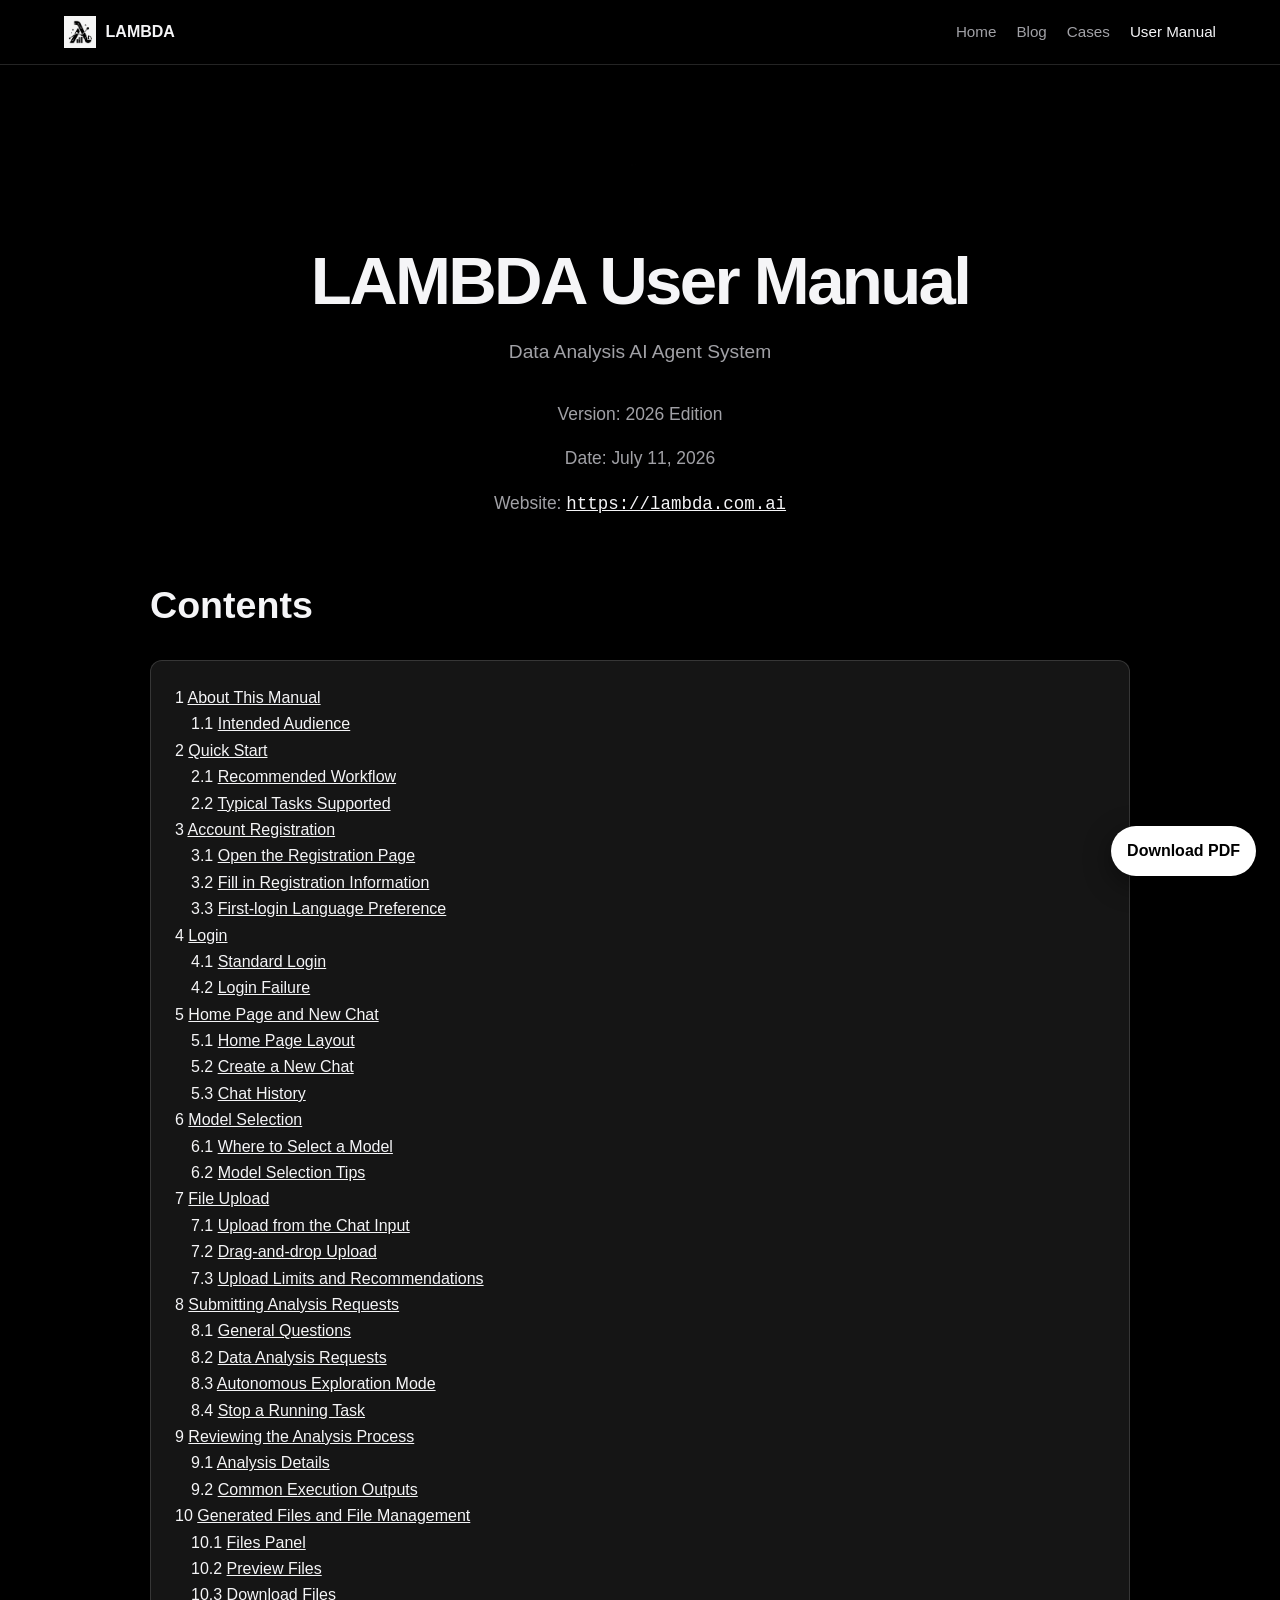
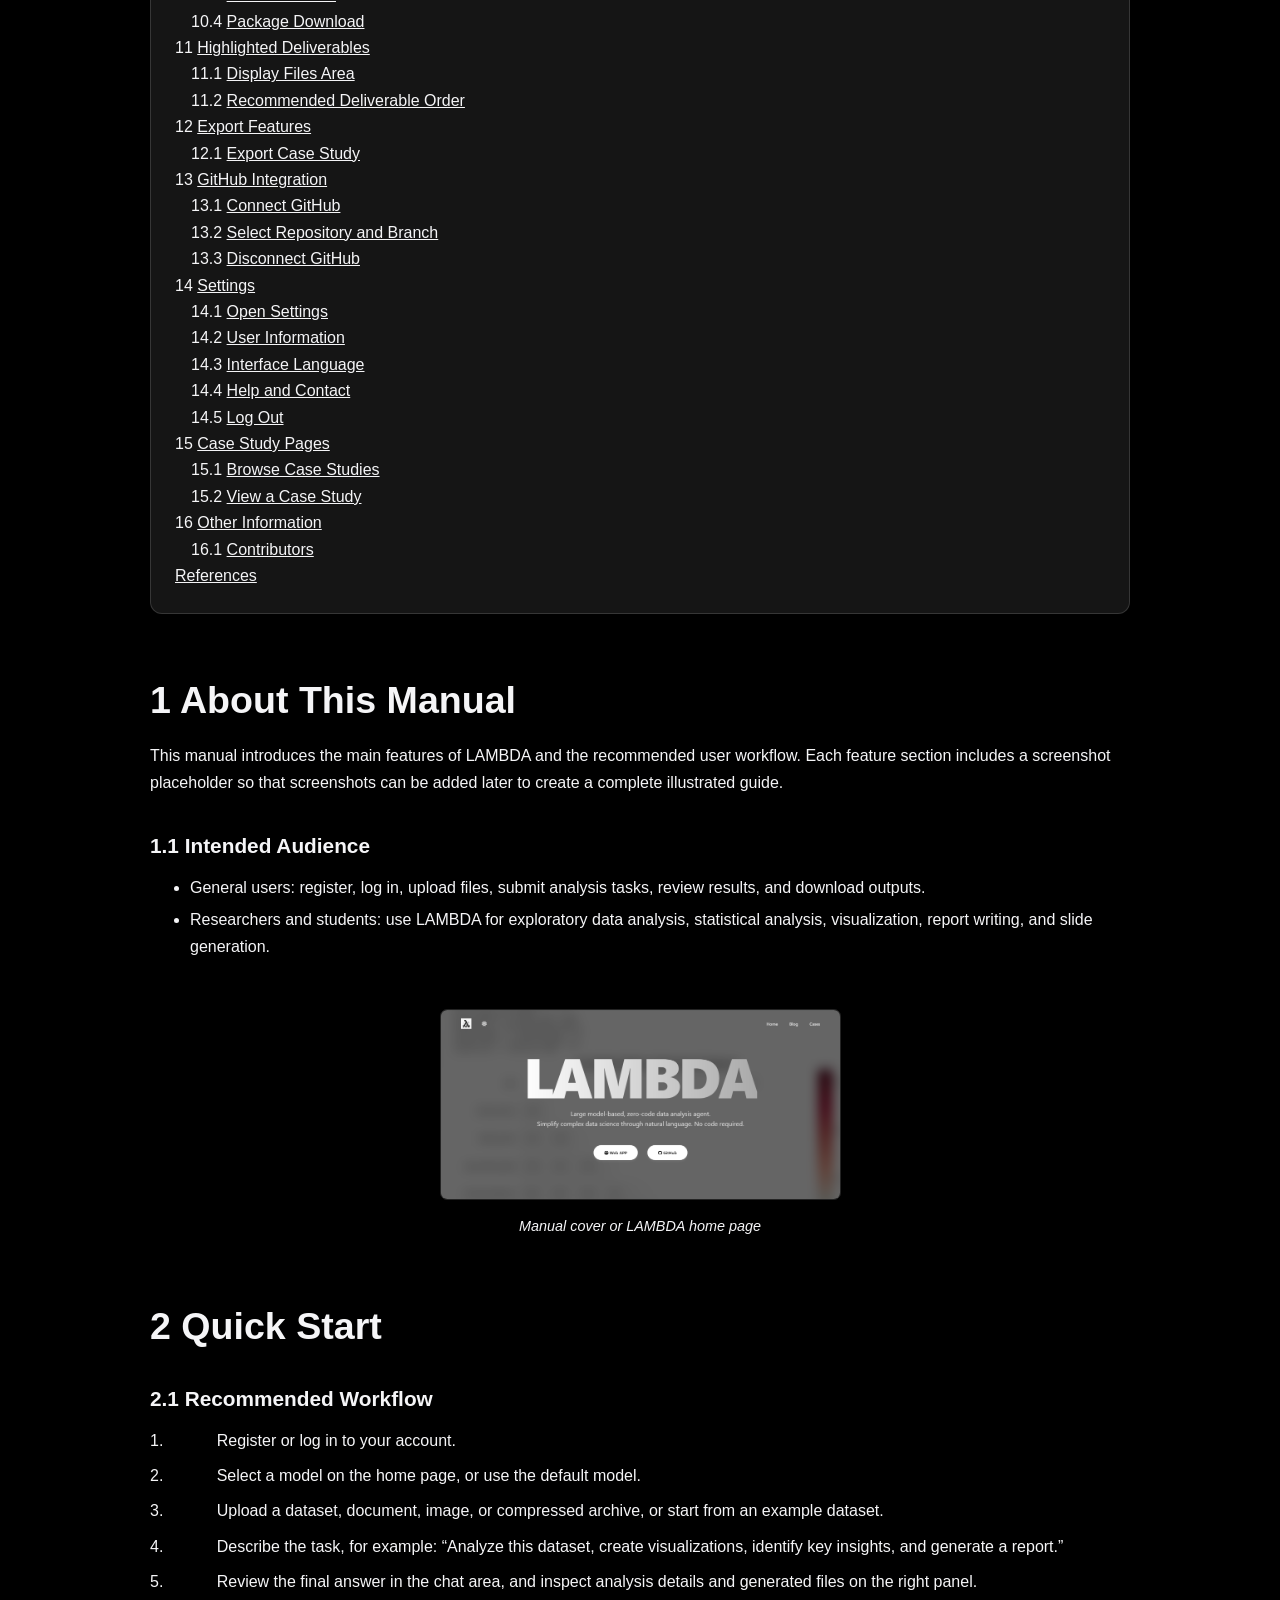
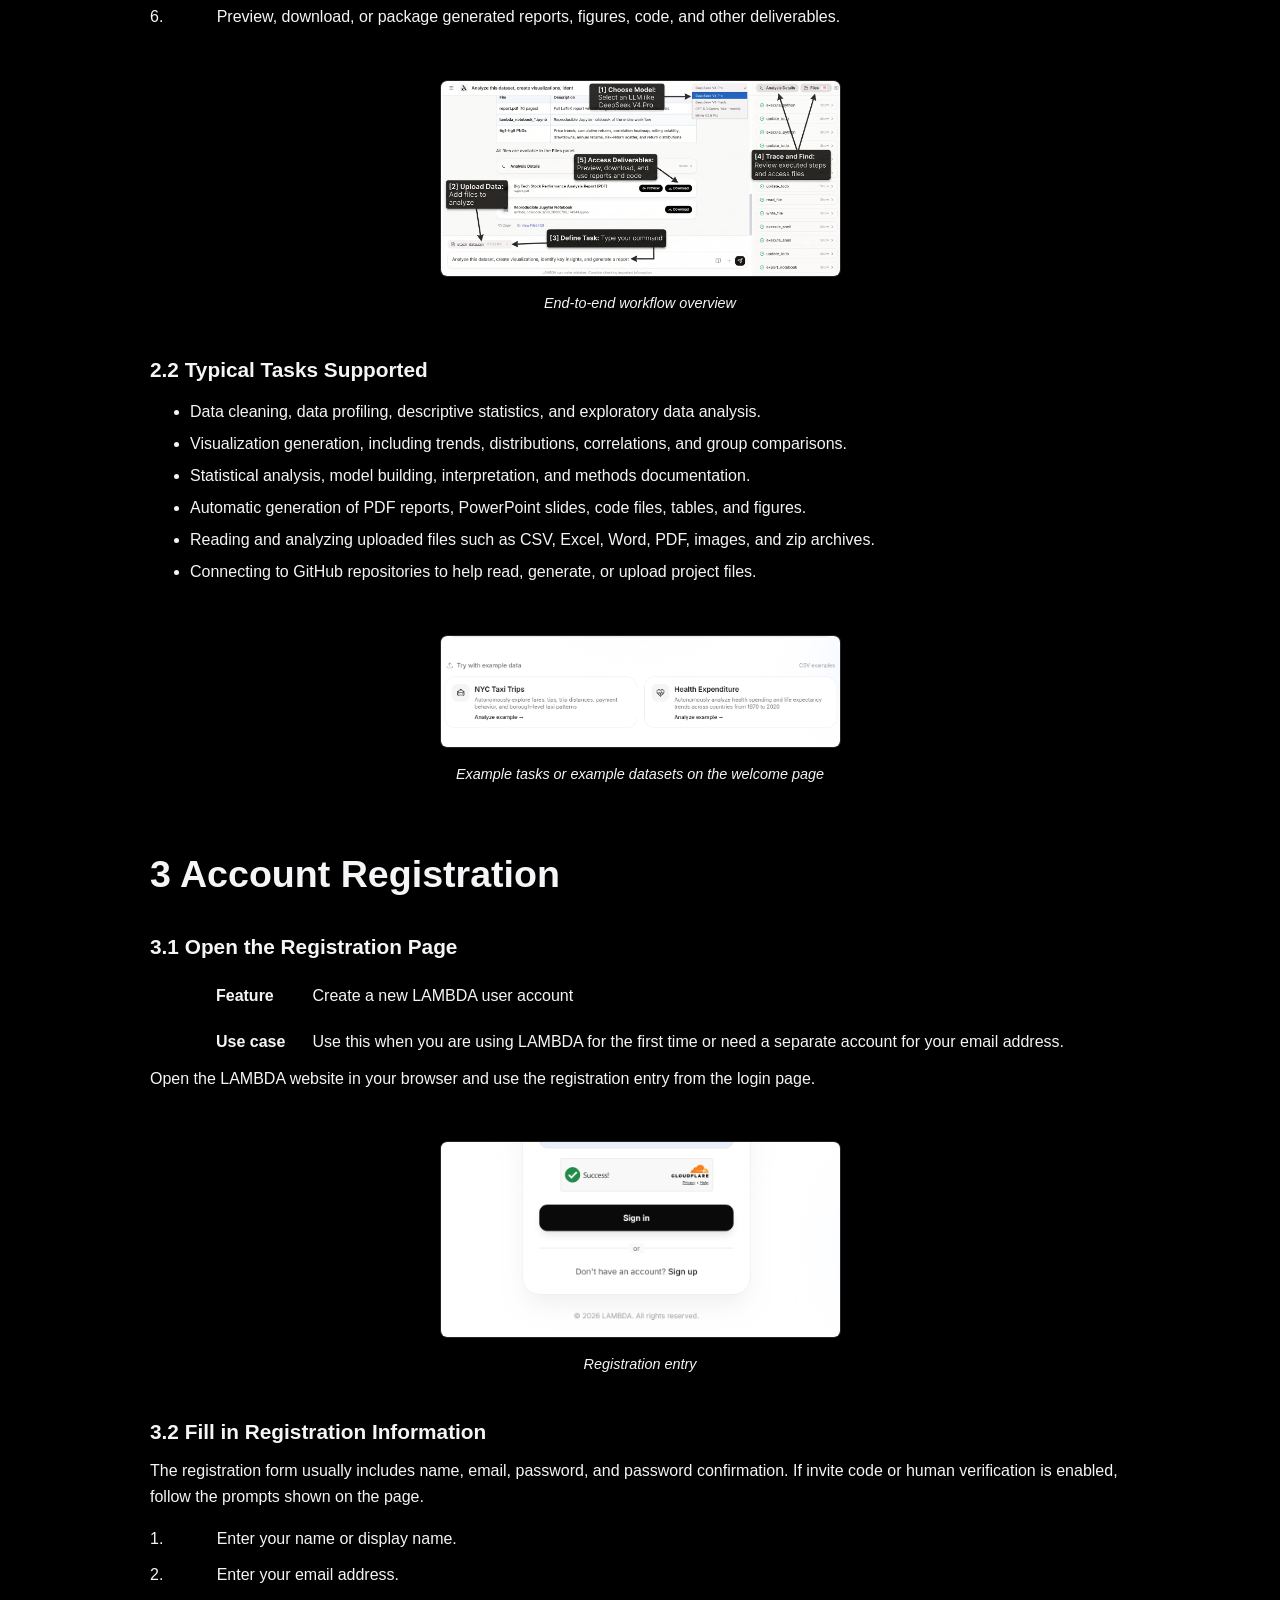
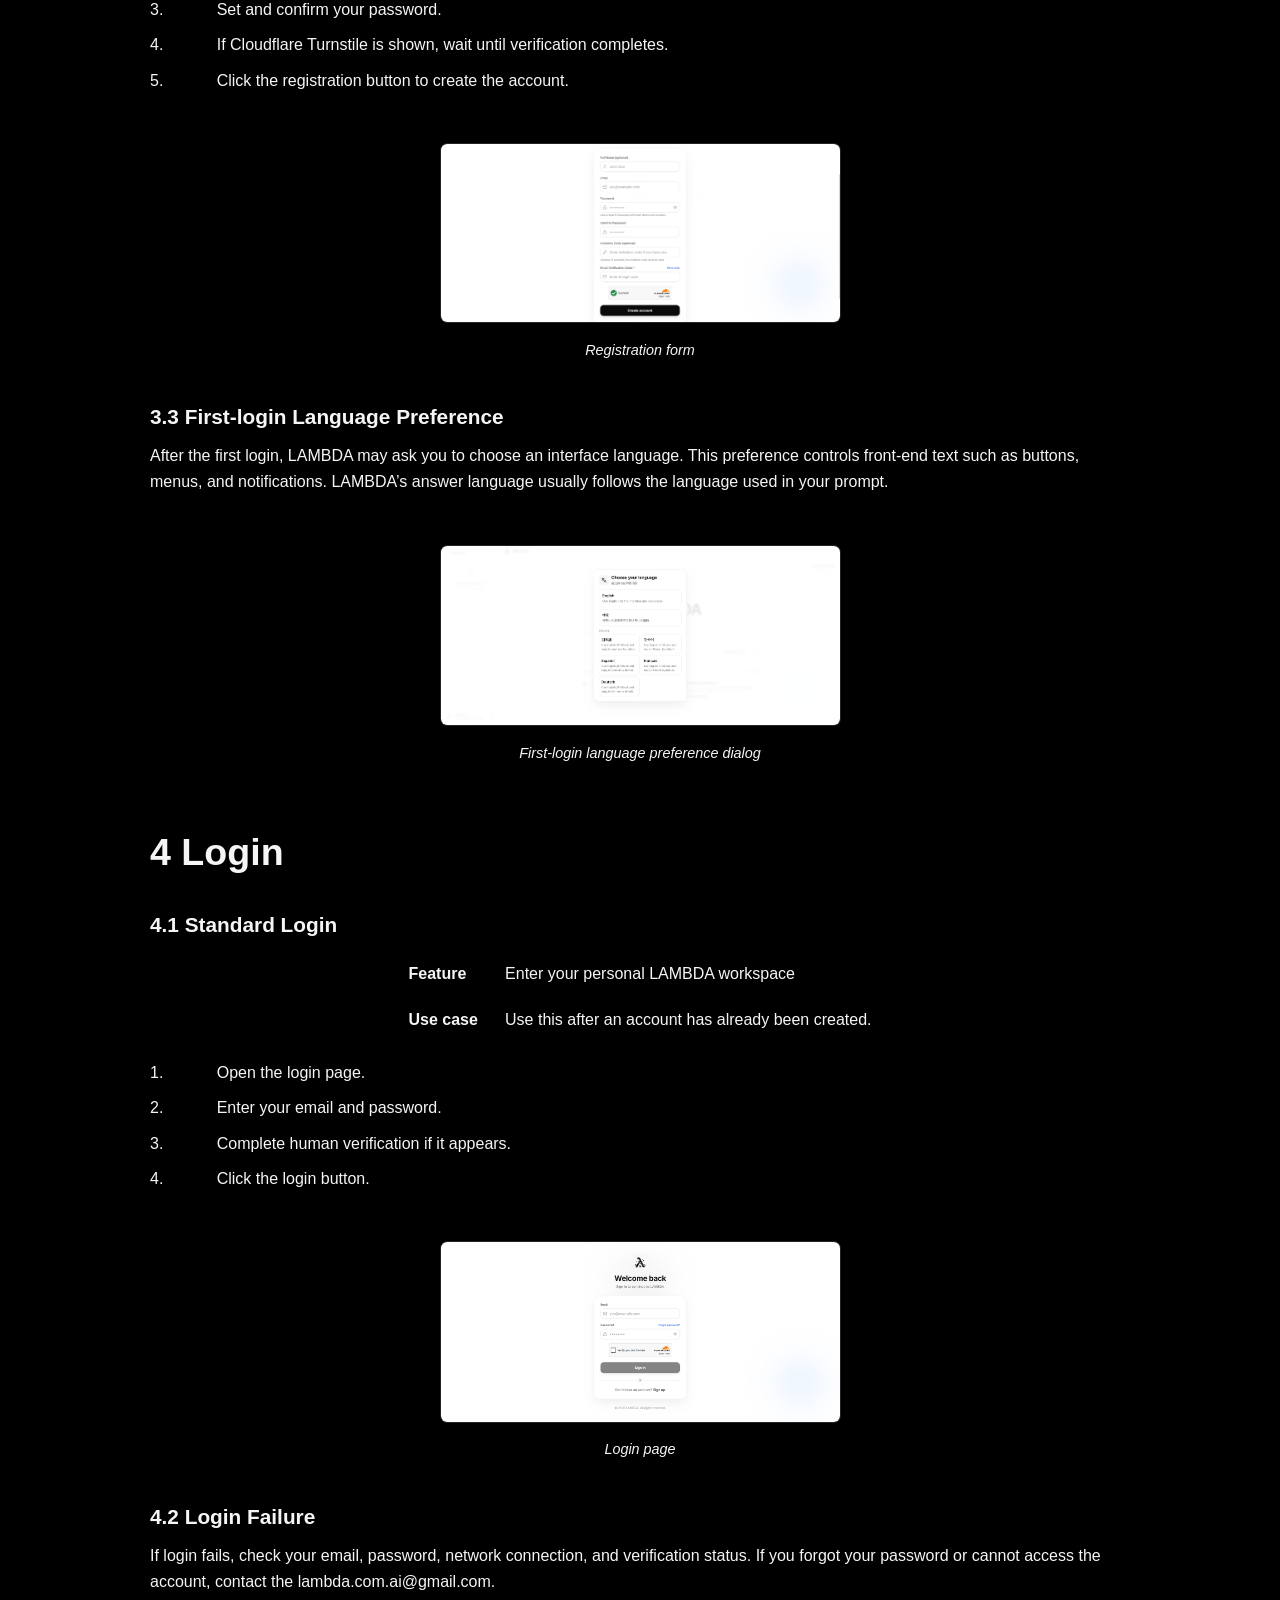
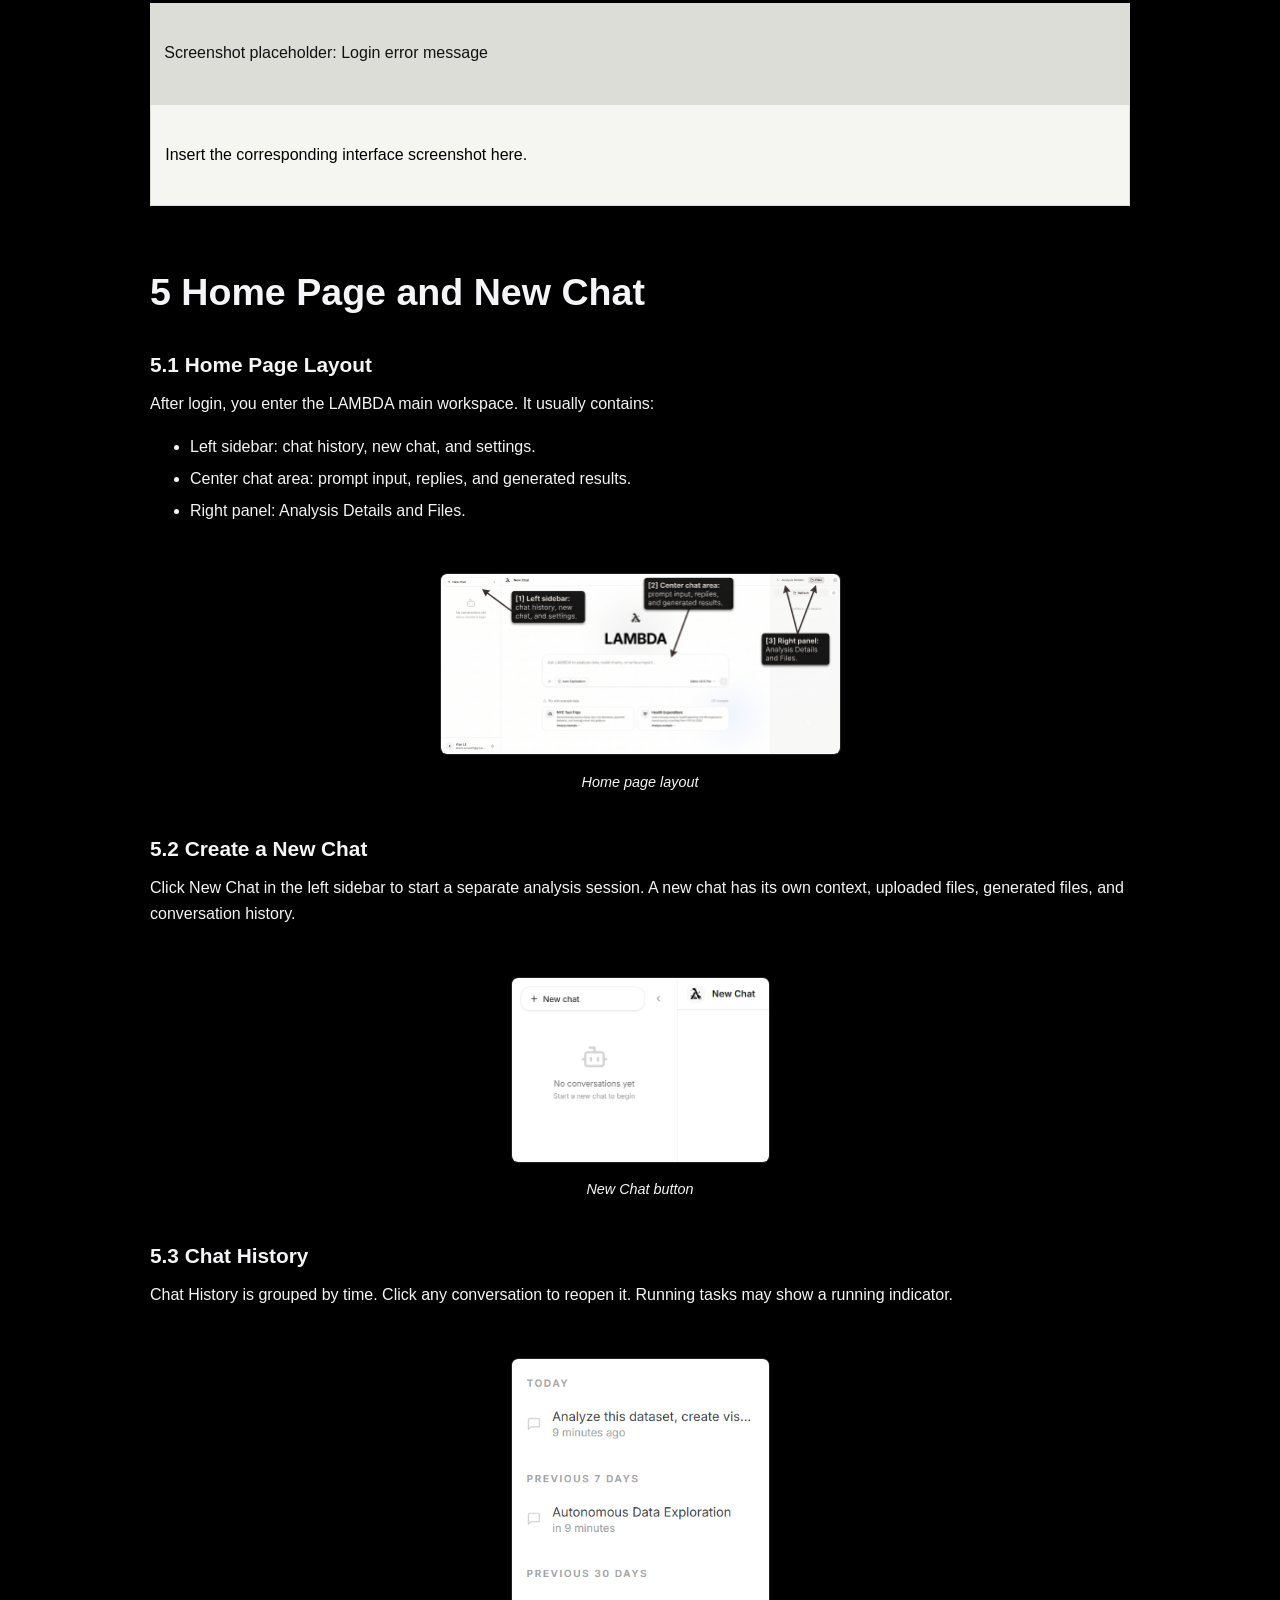
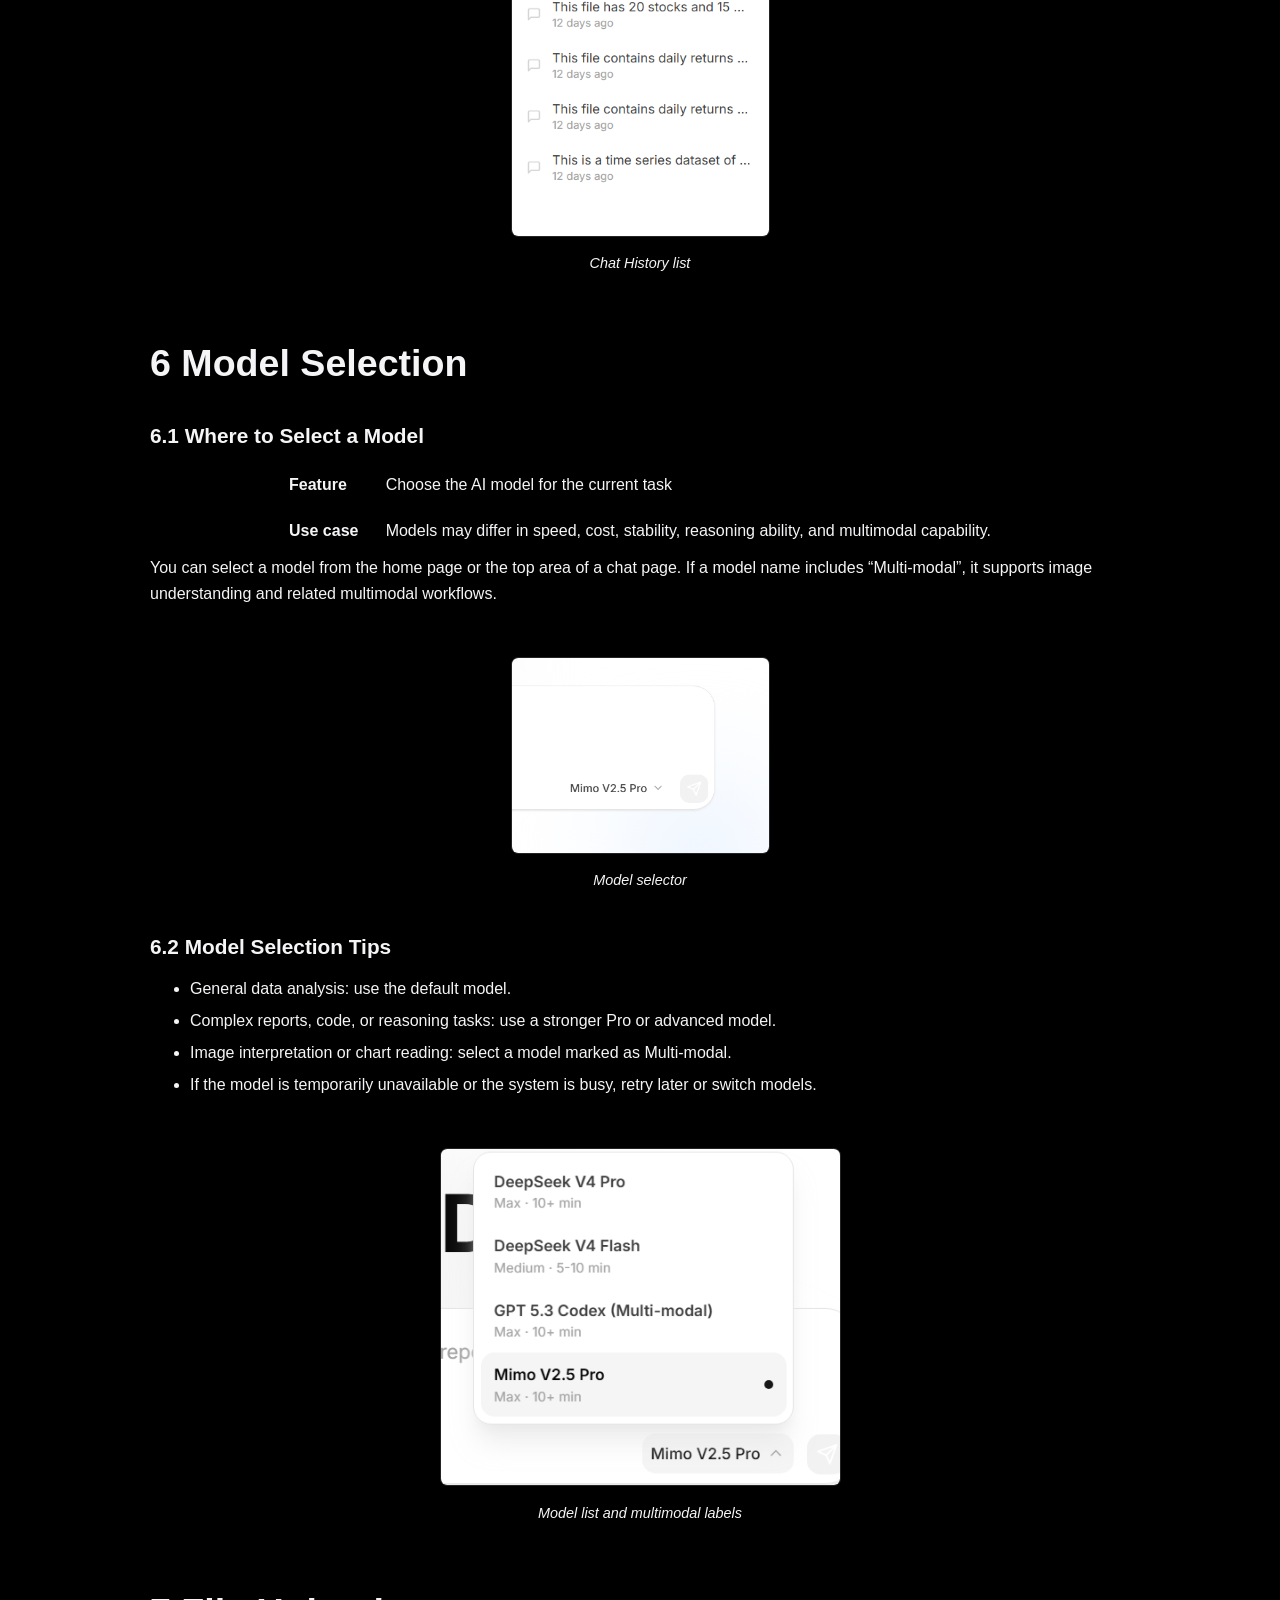
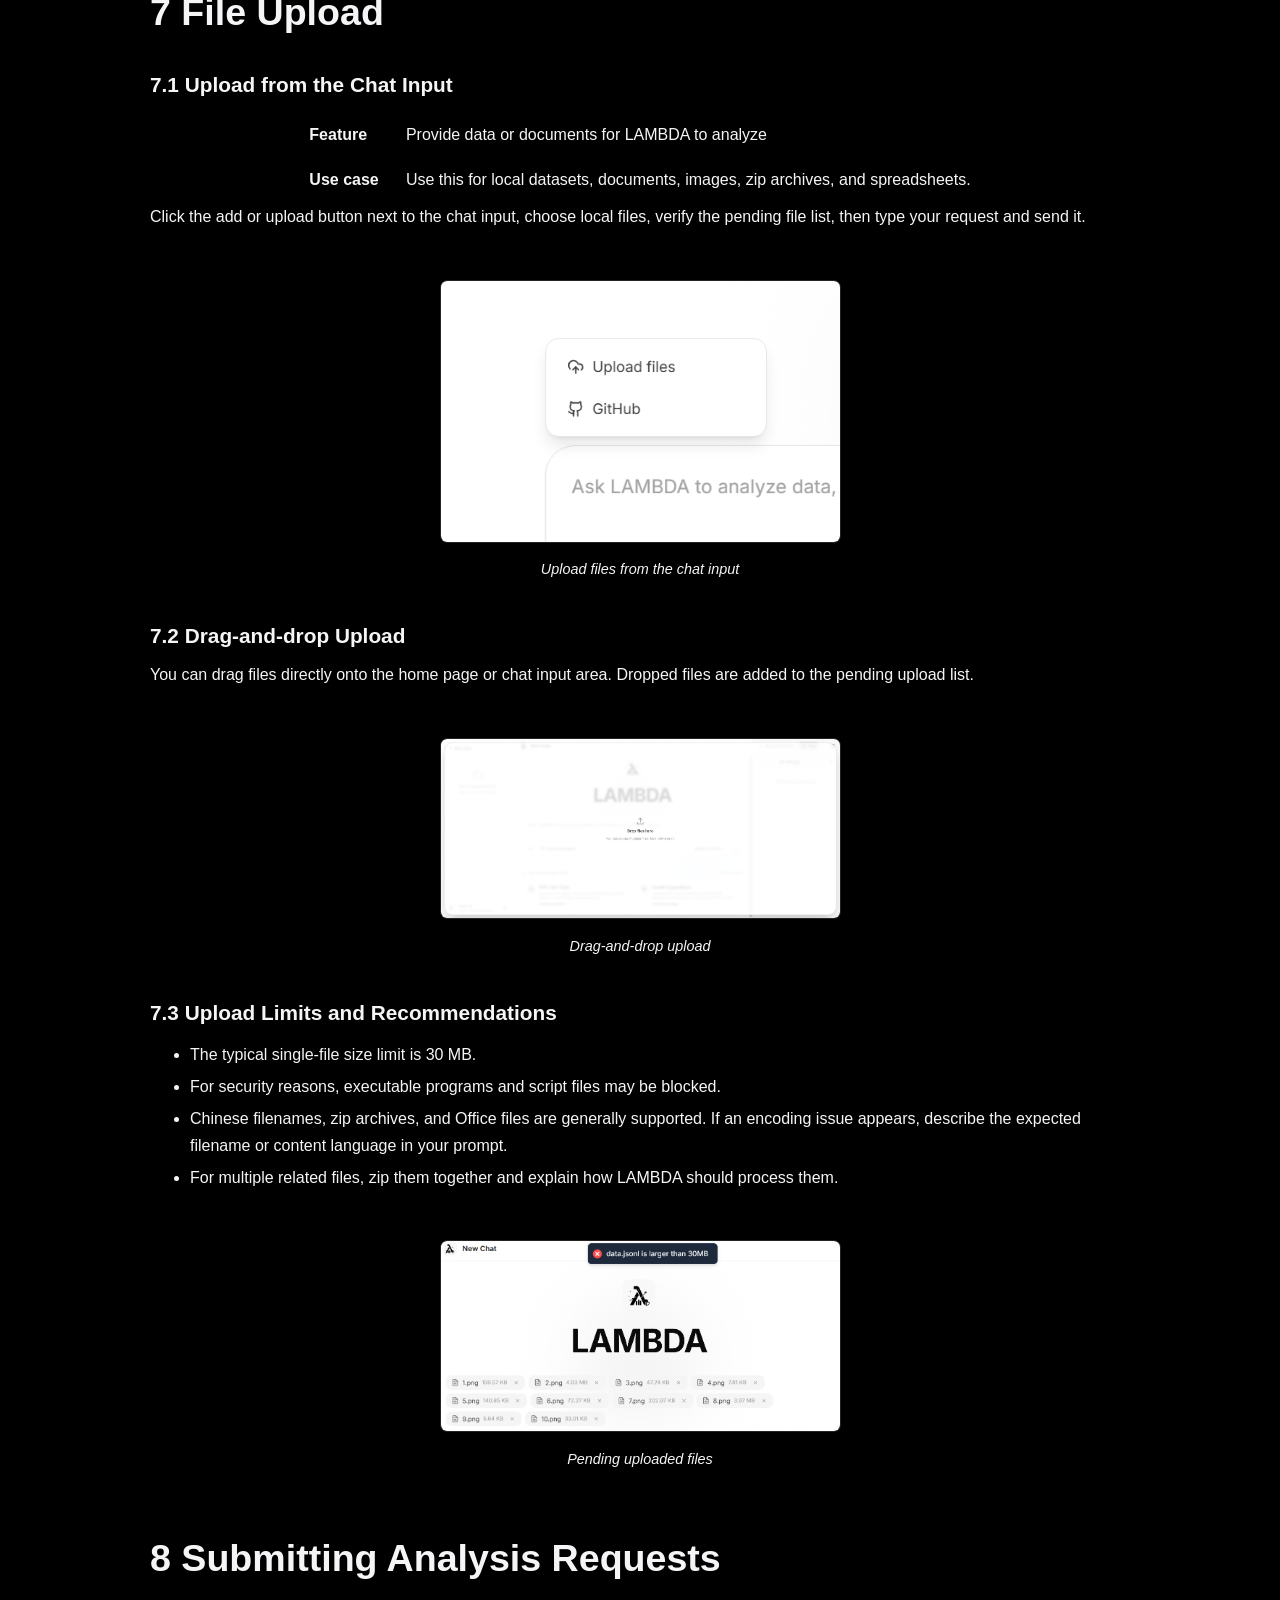
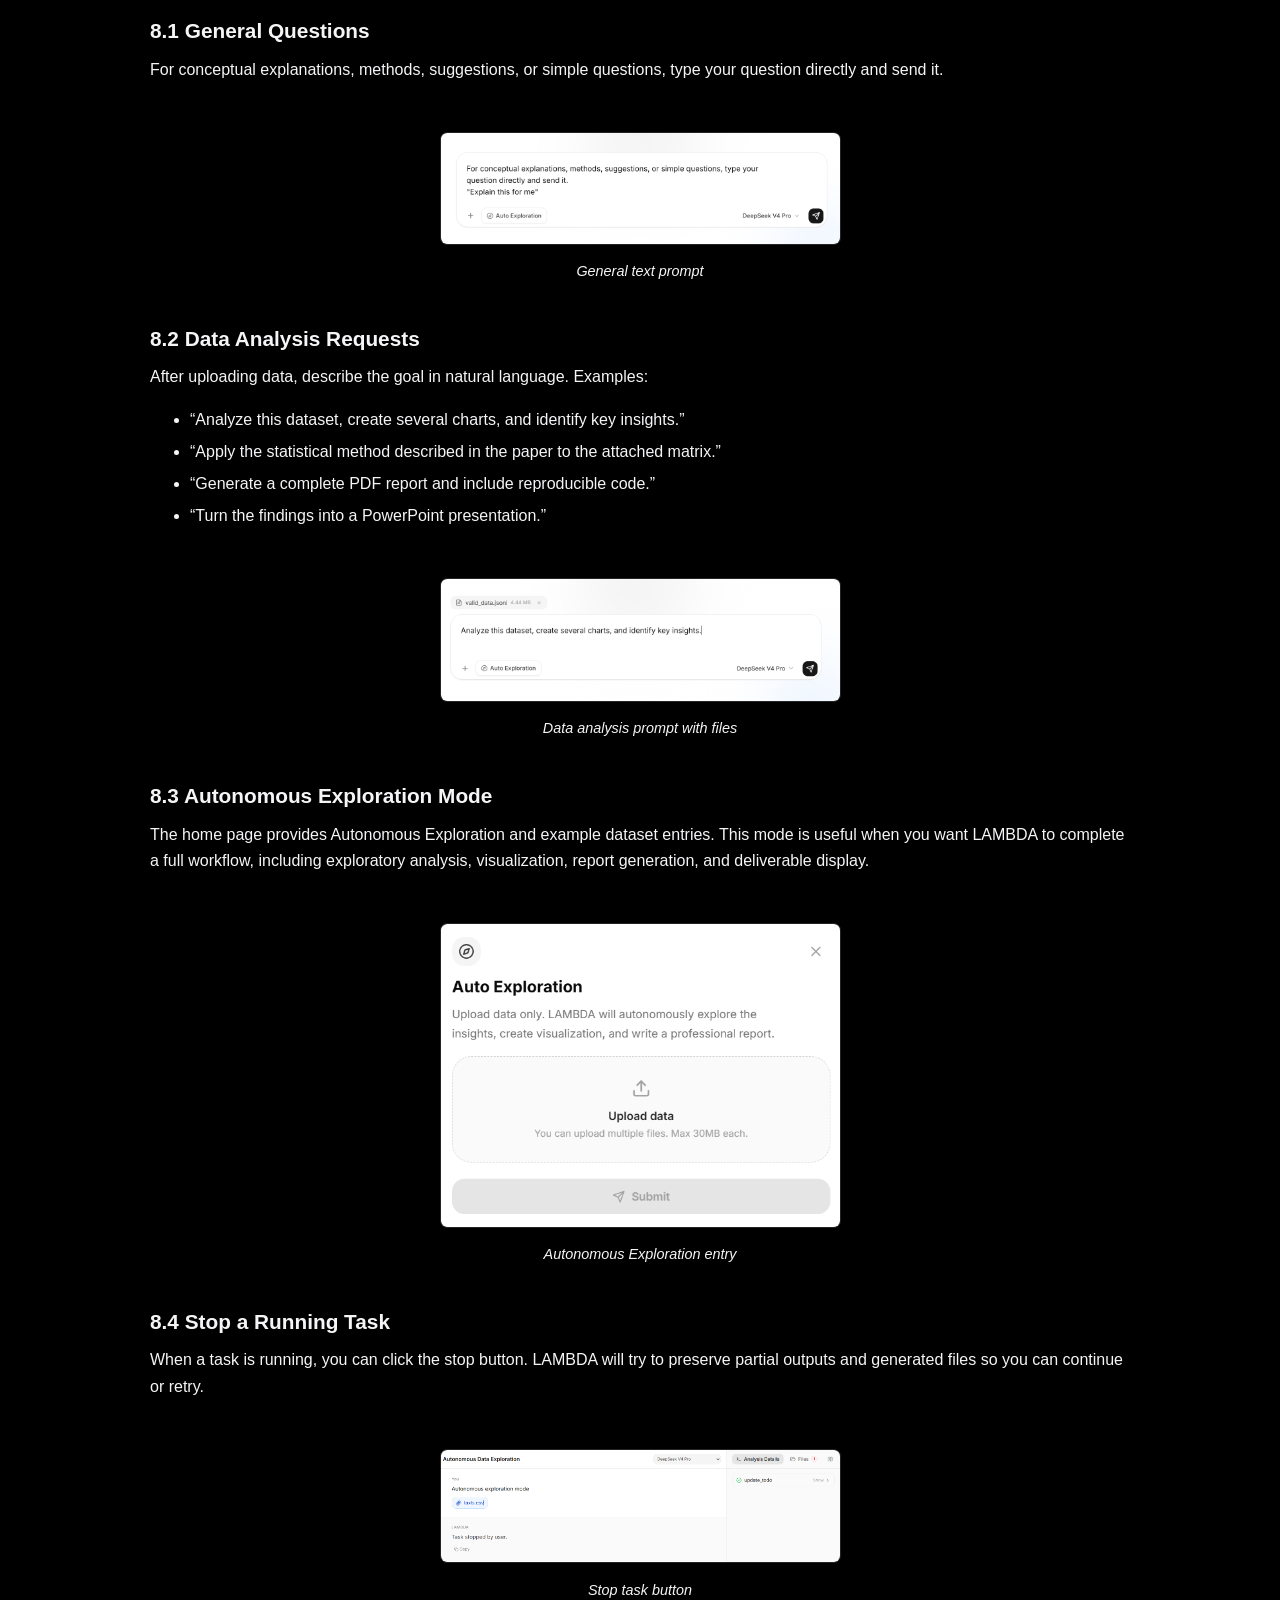
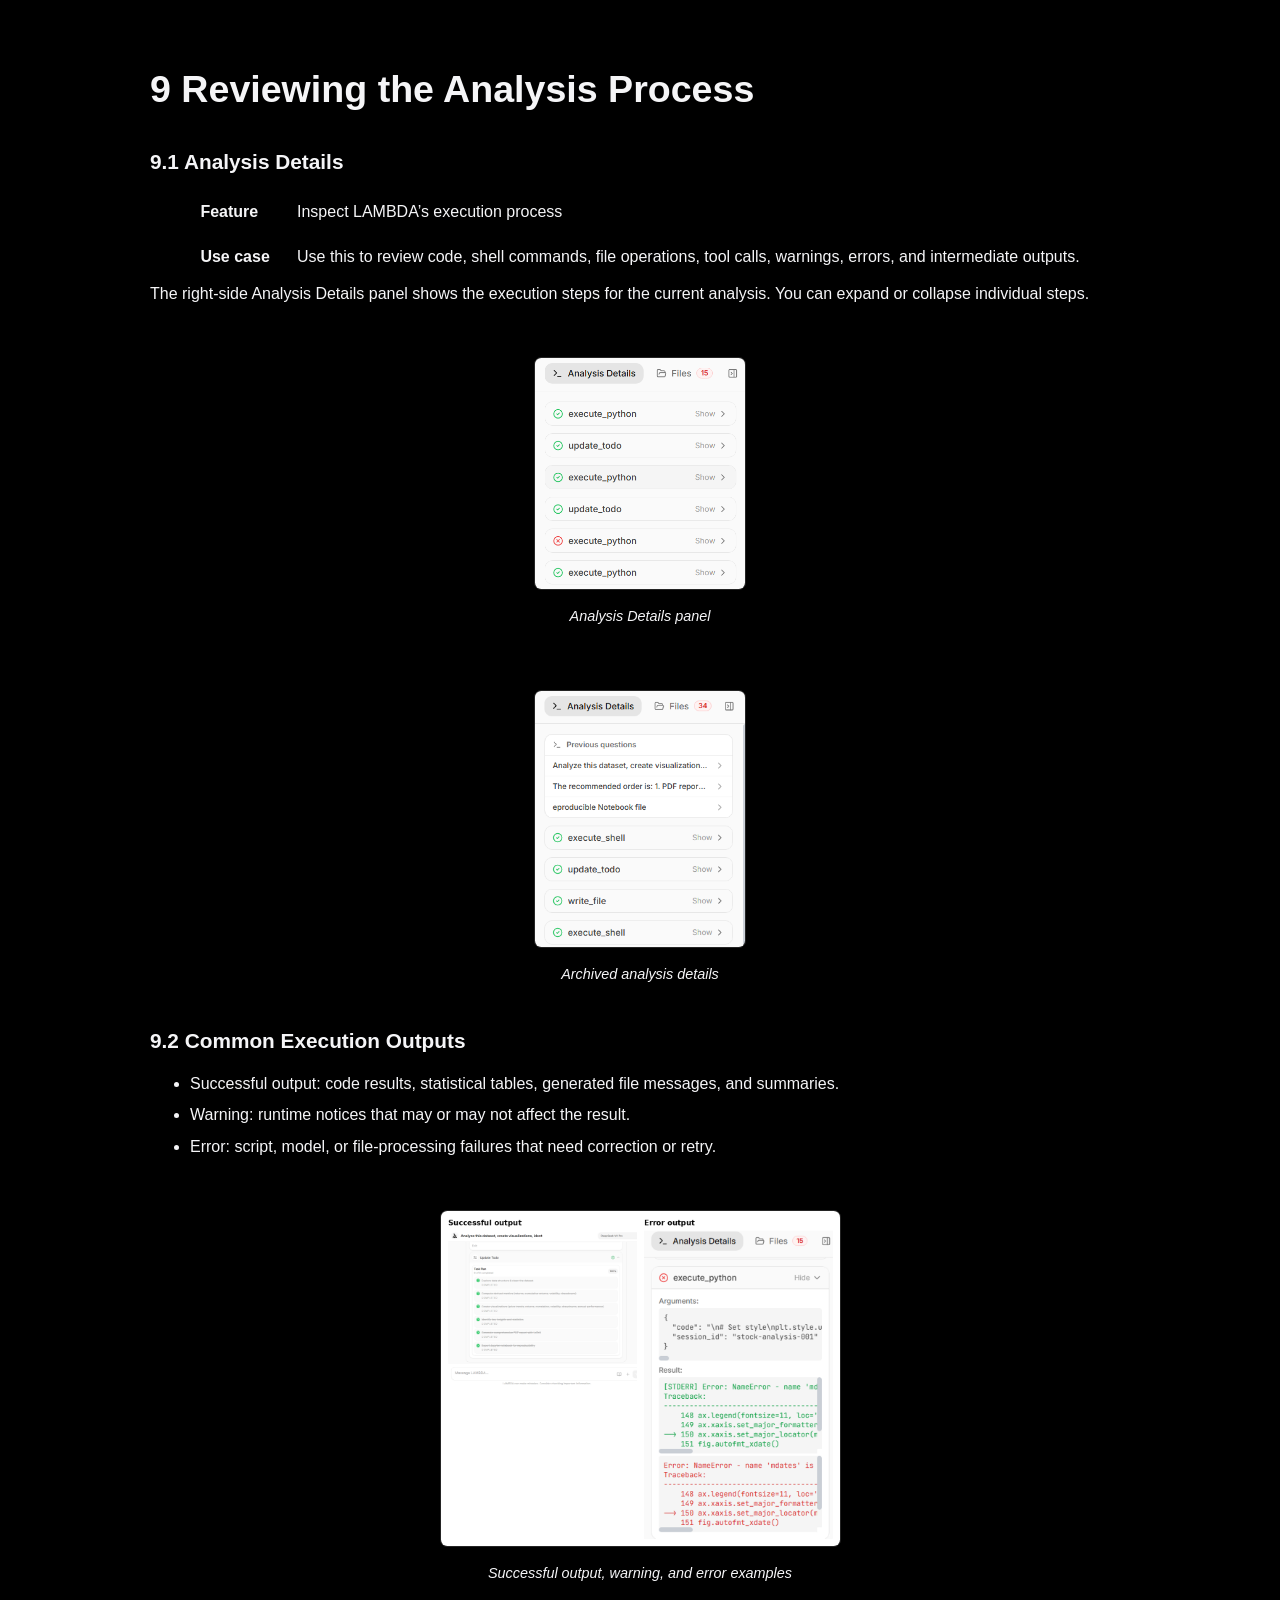
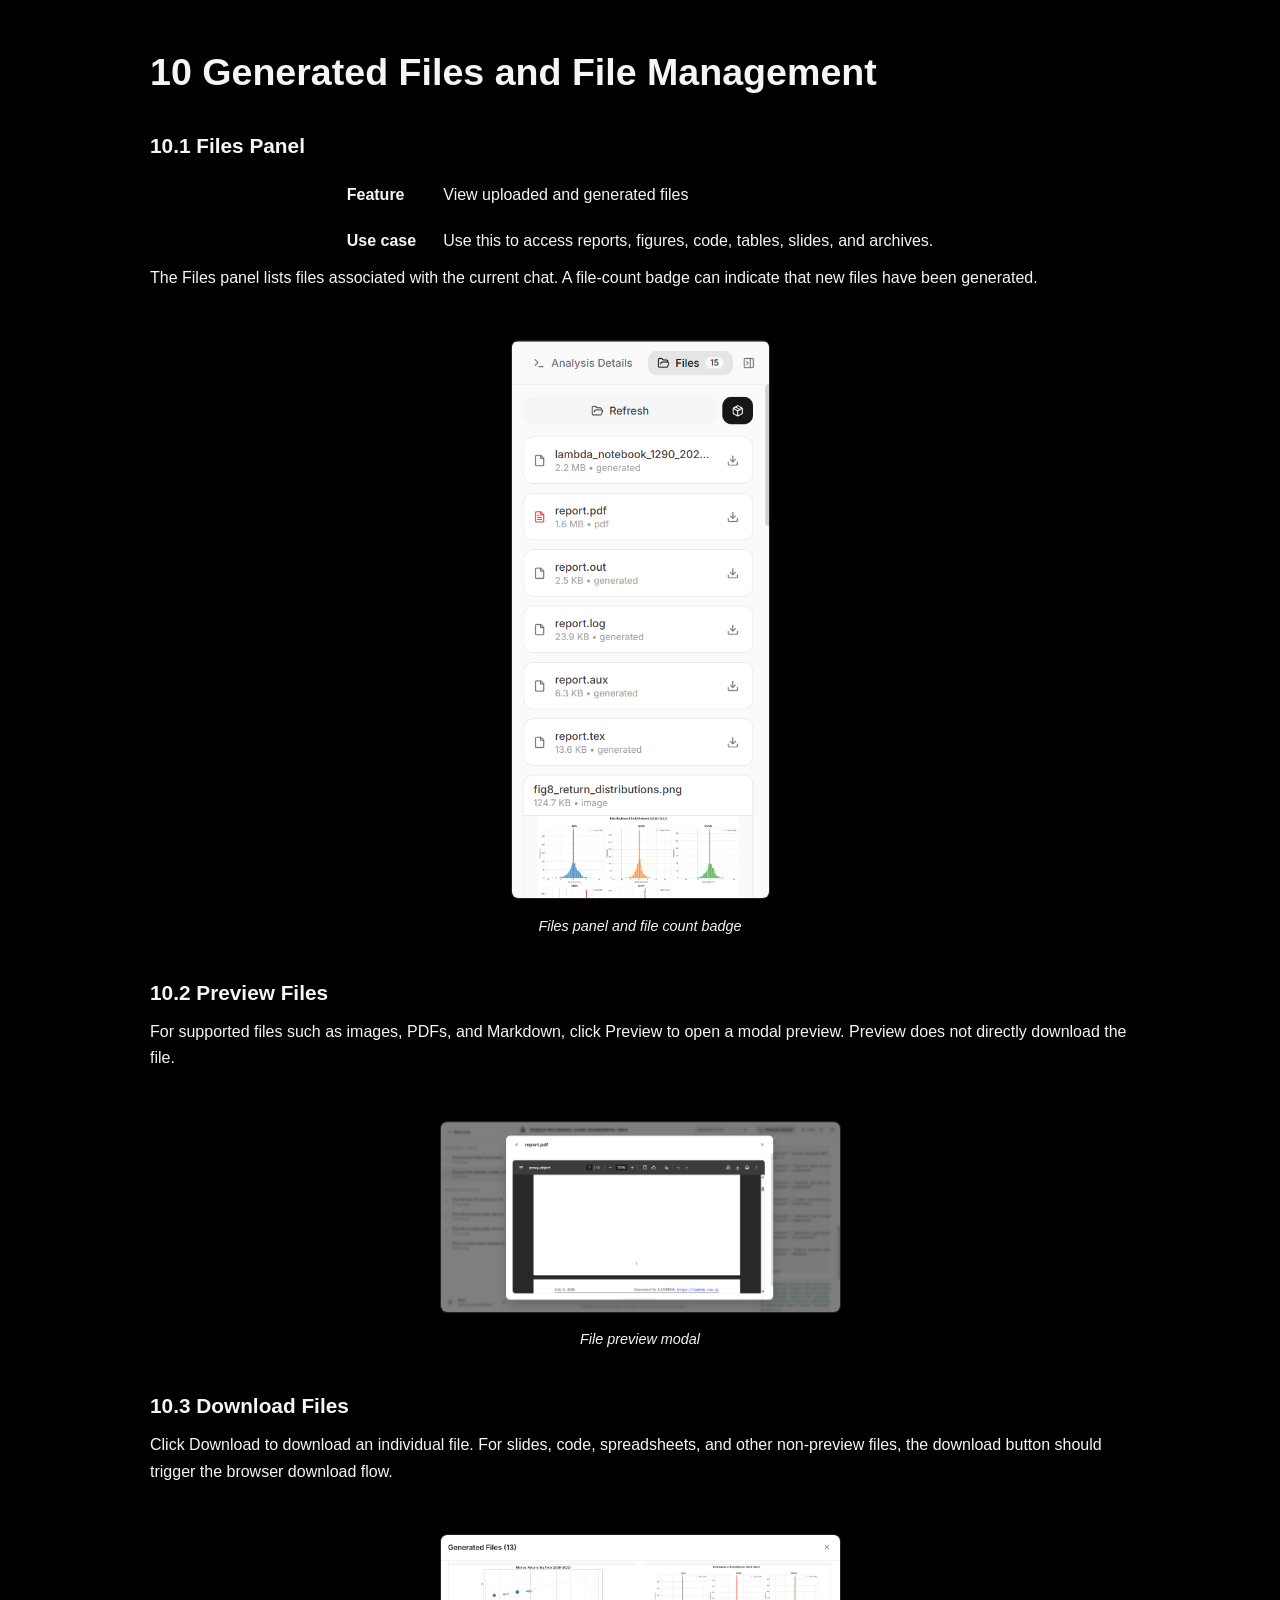
==== manual/index.html @ c5c36de0 "update user manual" ====
<!DOCTYPE html> 
<html lang='en-US' xml:lang='en-US'> 
<head><title>LAMBDA User Manual</title> 
<meta charset='utf-8' /> 
<meta content='TeX4ht (https://tug.org/tex4ht/)' name='generator' /> 
<meta content='width=device-width,initial-scale=1' name='viewport' /> 
<link href='tex4ht.css' rel='stylesheet' type='text/css' />
<link href='manual.css' rel='stylesheet' type='text/css' />
<meta content='lambda_user_manual_en.tex' name='src' /> 
</head><body>
<header class="site-header">
  <a class="brand" href="../index.html"><img src="../sources/images/logo.png" alt="LAMBDA logo"><span>LAMBDA</span></a>
  <nav aria-label="Primary navigation">
    <a href="../index.html">Home</a>
    <a href="../blog.html">Blog</a>
    <a href="../cases.html">Cases</a>
    <a class="active" href="index.html">User Manual</a>
  </nav>
</header>
<a class="download-pdf" href="../sources/downloads/lambda_user_manual_en.pdf" download>Download PDF</a>
<main class="manual-content">
<!-- l. 92 --><p class='noindent'>
                                                                                          
                                                                                          
</p><!-- l. 95 --><p class='noindent'><img alt='PIC' height='85' src='images/logo_non.png' width='85' />
</p><!-- l. 97 --><p class='noindent'><span class='ec-lmbx-12x-x-207'>LAMBDA User Manual</span>
</p><!-- l. 99 --><p class='noindent'><span class='ec-lmr-12x-x-120'>Data Analysis AI Agent System</span>
</p><!-- l. 103 --><p class='noindent'><span class='ec-lmr-12'>Version: 2026 Edition</span>
</p><!-- l. 105 --><p class='noindent'><span class='ec-lmr-12'>Date: July 11, 2026</span>
</p><!-- l. 107 --><p class='noindent'><span class='ec-lmr-12'>Website: </span><a class='url' href='https://lambda.com.ai'><span class='ec-lmtt-12'>https://lambda.com.ai</span></a>
                                                                                          
                                                                                          
</p>   
<h3 class='likesectionHead' id='contents'><a id='x1-1000'></a>Contents</h3>
<div class='tableofcontents'>   
<span class='sectionToc'>1 <a href='#about-this-manual' id='QQ2-1-2'>About This Manual</a></span>
<br />   <span class='subsectionToc'>1.1 <a href='#intended-audience' id='QQ2-1-3'>Intended Audience</a></span>
<br />   <span class='sectionToc'>2 <a href='#quick-start' id='QQ2-1-4'>Quick Start</a></span>
<br />   <span class='subsectionToc'>2.1 <a href='#recommended-workflow' id='QQ2-1-5'>Recommended Workflow</a></span>
<br />   <span class='subsectionToc'>2.2 <a href='#typical-tasks-supported' id='QQ2-1-6'>Typical Tasks Supported</a></span>
<br />   <span class='sectionToc'>3 <a href='#account-registration' id='QQ2-1-7'>Account Registration</a></span>
<br />   <span class='subsectionToc'>3.1 <a href='#open-the-registration-page' id='QQ2-1-8'>Open the Registration Page</a></span>
<br />   <span class='subsectionToc'>3.2 <a href='#fill-in-registration-information' id='QQ2-1-9'>Fill in Registration Information</a></span>
<br />   <span class='subsectionToc'>3.3 <a href='#firstlogin-language-preference' id='QQ2-1-10'>First-login Language Preference</a></span>
<br />   <span class='sectionToc'>4 <a href='#login' id='QQ2-1-11'>Login</a></span>
<br />   <span class='subsectionToc'>4.1 <a href='#standard-login' id='QQ2-1-12'>Standard Login</a></span>
<br />   <span class='subsectionToc'>4.2 <a href='#login-failure' id='QQ2-1-13'>Login Failure</a></span>
<br />   <span class='sectionToc'>5 <a href='#home-page-and-new-chat' id='QQ2-1-14'>Home Page and New Chat</a></span>
<br />   <span class='subsectionToc'>5.1 <a href='#home-page-layout' id='QQ2-1-15'>Home Page Layout</a></span>
<br />   <span class='subsectionToc'>5.2 <a href='#create-a-new-chat' id='QQ2-1-16'>Create a New Chat</a></span>
<br />   <span class='subsectionToc'>5.3 <a href='#chat-history' id='QQ2-1-17'>Chat History</a></span>
<br />   <span class='sectionToc'>6 <a href='#model-selection' id='QQ2-1-18'>Model Selection</a></span>
<br />   <span class='subsectionToc'>6.1 <a href='#where-to-select-a-model' id='QQ2-1-19'>Where to Select a Model</a></span>
<br />   <span class='subsectionToc'>6.2 <a href='#model-selection-tips' id='QQ2-1-20'>Model Selection Tips</a></span>
<br />   <span class='sectionToc'>7 <a href='#file-upload' id='QQ2-1-21'>File Upload</a></span>
<br />   <span class='subsectionToc'>7.1 <a href='#upload-from-the-chat-input' id='QQ2-1-22'>Upload from the Chat Input</a></span>
<br />   <span class='subsectionToc'>7.2 <a href='#draganddrop-upload' id='QQ2-1-23'>Drag-and-drop Upload</a></span>
<br />   <span class='subsectionToc'>7.3 <a href='#upload-limits-and-recommendations' id='QQ2-1-24'>Upload Limits and Recommendations</a></span>
<br />   <span class='sectionToc'>8 <a href='#submitting-analysis-requests' id='QQ2-1-25'>Submitting Analysis Requests</a></span>
<br />   <span class='subsectionToc'>8.1 <a href='#general-questions' id='QQ2-1-26'>General Questions</a></span>
<br />   <span class='subsectionToc'>8.2 <a href='#data-analysis-requests' id='QQ2-1-27'>Data Analysis Requests</a></span>
<br />   <span class='subsectionToc'>8.3 <a href='#autonomous-exploration-mode' id='QQ2-1-28'>Autonomous Exploration Mode</a></span>
<br />   <span class='subsectionToc'>8.4 <a href='#stop-a-running-task' id='QQ2-1-29'>Stop a Running Task</a></span>
<br />   <span class='sectionToc'>9 <a href='#reviewing-the-analysis-process' id='QQ2-1-30'>Reviewing the Analysis Process</a></span>
<br />   <span class='subsectionToc'>9.1 <a href='#analysis-details' id='QQ2-1-31'>Analysis Details</a></span>
<br />   <span class='subsectionToc'>9.2 <a href='#common-execution-outputs' id='QQ2-1-32'>Common Execution Outputs</a></span>
<br />   <span class='sectionToc'>10 <a href='#generated-files-and-file-management' id='QQ2-1-33'>Generated Files and File Management</a></span>
<br />   <span class='subsectionToc'>10.1 <a href='#files-panel' id='QQ2-1-34'>Files Panel</a></span>
<br />   <span class='subsectionToc'>10.2 <a href='#preview-files' id='QQ2-1-35'>Preview Files</a></span>
<br />   <span class='subsectionToc'>10.3 <a href='#download-files' id='QQ2-1-36'>Download Files</a></span>
<br />   <span class='subsectionToc'>10.4 <a href='#package-download' id='QQ2-1-37'>Package Download</a></span>
<br />   <span class='sectionToc'>11 <a href='#highlighted-deliverables' id='QQ2-1-38'>Highlighted Deliverables</a></span>
<br />   <span class='subsectionToc'>11.1 <a href='#display-files-area' id='QQ2-1-39'>Display Files Area</a></span>
<br />   <span class='subsectionToc'>11.2 <a href='#recommended-deliverable-order' id='QQ2-1-40'>Recommended Deliverable Order</a></span>
<br />   <span class='sectionToc'>12 <a href='#export-features' id='QQ2-1-41'>Export Features</a></span>
<br />   <span class='subsectionToc'>12.1 <a href='#export-case-study' id='QQ2-1-42'>Export Case Study</a></span>
<br />   <span class='sectionToc'>13 <a href='#github-integration' id='QQ2-1-43'>GitHub Integration</a></span>
<br />   <span class='subsectionToc'>13.1 <a href='#connect-github' id='QQ2-1-44'>Connect GitHub</a></span>
<br />   <span class='subsectionToc'>13.2 <a href='#select-repository-and-branch' id='QQ2-1-45'>Select Repository and Branch</a></span>
<br />   <span class='subsectionToc'>13.3 <a href='#disconnect-github' id='QQ2-1-46'>Disconnect GitHub</a></span>
<br />   <span class='sectionToc'>14 <a href='#settings' id='QQ2-1-47'>Settings</a></span>
<br />   <span class='subsectionToc'>14.1 <a href='#open-settings' id='QQ2-1-48'>Open Settings</a></span>
<br />   <span class='subsectionToc'>14.2 <a href='#user-information' id='QQ2-1-49'>User Information</a></span>
<br />   <span class='subsectionToc'>14.3 <a href='#interface-language' id='QQ2-1-50'>Interface Language</a></span>
                                                                                          
                                                                                          
<br />   <span class='subsectionToc'>14.4 <a href='#help-and-contact' id='QQ2-1-51'>Help and Contact</a></span>
<br />   <span class='subsectionToc'>14.5 <a href='#log-out' id='QQ2-1-52'>Log Out</a></span>
<br />   <span class='sectionToc'>15 <a href='#case-study-pages' id='QQ2-1-53'>Case Study Pages</a></span>
<br />   <span class='subsectionToc'>15.1 <a href='#browse-case-studies' id='QQ2-1-54'>Browse Case Studies</a></span>
<br />   <span class='subsectionToc'>15.2 <a href='#view-a-case-study' id='QQ2-1-55'>View a Case Study</a></span>
<br />   <span class='sectionToc'>16 <a href='#other-information' id='QQ2-1-56'>Other Information</a></span>
<br />   <span class='subsectionToc'>16.1 <a href='#contributors' id='QQ2-1-57'>Contributors</a></span>
<br />   <span class='sectionToc'><a href='#references1'>References</a></span>
</div>
                                                                                          
                                                                                          
   
<h3 class='sectionHead' id='about-this-manual'><span class='titlemark'>1   </span> <a id='x1-20001'></a>About This Manual</h3>
<!-- l. 115 --><p class='noindent'>This manual introduces the main features of LAMBDA and the recommended user workflow. Each feature
section includes a screenshot placeholder so that screenshots can be added later to create a complete
illustrated guide.
</p><!-- l. 117 --><p class='noindent'>
</p>   
<h4 class='subsectionHead' id='intended-audience'><span class='titlemark'>1.1   </span> <a id='x1-30001.1'></a>Intended Audience</h4>
<ul class='itemize1'>   
<li class='itemize'>General users: register, log in, upload files, submit analysis tasks, review results, and download
outputs.
</li>
<li class='itemize'>Researchers  and  students:  use  LAMBDA  for  exploratory  data  analysis,  statistical  analysis,
visualization, report writing, and slide generation.</li></ul>
<div class='center'>
<!-- l. 124 --><p class='noindent'>
</p>
<div class='fbox'><img alt='PIC' height='401' src='images/01_home.png' width='401' /></div><br />
<span class='ec-lmri-10'>Manual cover or LAMBDA home page</span></div>
<!-- l. 126 --><p class='noindent'>
</p>   
<h3 class='sectionHead' id='quick-start'><span class='titlemark'>2   </span> <a id='x1-40002'></a>Quick Start</h3>
<!-- l. 128 --><p class='noindent'>
</p>   
<h4 class='subsectionHead' id='recommended-workflow'><span class='titlemark'>2.1   </span> <a id='x1-50002.1'></a>Recommended Workflow</h4>
<!-- l. 130 --><p class='noindent'>    
</p>
<dl class='enumerate-enumitem'><dt class='enumerate-enumitem'> 
1. 
</dt><dd class='enumerate-enumitem'>Register or log in to your account.
</dd>    
<dt class='enumerate-enumitem'>
2. 
</dt><dd class='enumerate-enumitem'>Select a model on the home page, or use the default model.
</dd>    
<dt class='enumerate-enumitem'>
3. 
</dt><dd class='enumerate-enumitem'>Upload a dataset, document, image, or compressed archive, or start from an example dataset.
</dd>    
<dt class='enumerate-enumitem'>
4. 
</dt><dd class='enumerate-enumitem'>Describe the task, for example: “Analyze this dataset, create visualizations, identify key insights,
and generate a report.”
                                                                                          
                                                                                          
    </dd>
<dt class='enumerate-enumitem'> 
5. 
</dt><dd class='enumerate-enumitem'>Review the final answer in the chat area, and inspect analysis details and generated files on the
right panel.
</dd>    
<dt class='enumerate-enumitem'>
6. 
</dt><dd class='enumerate-enumitem'>Preview, download, or package generated reports, figures, code, and other deliverables.</dd></dl>
<div class='center'>
<!-- l. 138 --><p class='noindent'>
</p>
<div class='fbox'><img alt='PIC' height='401' src='images/02_workflow.png' width='401' /></div><br />
<span class='ec-lmri-10'>End-to-end workflow overview</span></div>
<!-- l. 140 --><p class='noindent'>
</p>   
<h4 class='subsectionHead' id='typical-tasks-supported'><span class='titlemark'>2.2   </span> <a id='x1-60002.2'></a>Typical Tasks Supported</h4>
<ul class='itemize1'>   
<li class='itemize'>Data cleaning, data profiling, descriptive statistics, and exploratory data analysis.
</li>
<li class='itemize'>Visualization generation, including trends, distributions, correlations, and group comparisons.
</li>
<li class='itemize'>Statistical analysis, model building, interpretation, and methods documentation.
</li>
<li class='itemize'>Automatic generation of PDF reports, PowerPoint slides, code files, tables, and figures.
</li>
<li class='itemize'>Reading and analyzing uploaded files such as CSV, Excel, Word, PDF, images, and zip archives.
</li>
<li class='itemize'>Connecting to GitHub repositories to help read, generate, or upload project files.</li></ul>
<div class='center'>
<!-- l. 150 --><p class='noindent'>
</p>
<div class='fbox'><img alt='PIC' height='401' src='images/03_examples.png' width='401' /></div><br />
<span class='ec-lmri-10'>Example tasks or example datasets on the welcome page</span></div>
                                                                                          
                                                                                          
<!-- l. 152 --><p class='noindent'>
</p>   
<h3 class='sectionHead' id='account-registration'><span class='titlemark'>3   </span> <a id='x1-70003'></a>Account Registration</h3>
<!-- l. 154 --><p class='noindent'>
</p>   
<h4 class='subsectionHead' id='open-the-registration-page'><span class='titlemark'>3.1   </span> <a id='x1-80003.1'></a>Open the Registration Page</h4>
    
<table class='tabular' id='TBL-3'><colgroup id='TBL-3-1g'><col id='TBL-3-1' /><col id='TBL-3-2' /></colgroup><tr id='TBL-3-1-' style='vertical-align:baseline;'><td class='td11' id='TBL-3-1-1' style='white-space:normal; text-align:left;'> <!-- l. 155 --><p class='noindent'><span class='ec-lmbx-10x-x-109'>Feature</span>             </p></td>
<td class='td11' id='TBL-3-1-2' style='white-space:normal; text-align:left;'> <!-- l. 155 --><p class='noindent'>Create a new LAMBDA user account                                           </p></td>
</tr><tr id='TBL-3-2-' style='vertical-align:baseline;'><td class='td11' id='TBL-3-2-1' style='white-space:normal; text-align:left;'> <!-- l. 155 --><p class='noindent'><span class='ec-lmbx-10x-x-109'>Use case</span>             </p></td>
<td class='td11' id='TBL-3-2-2' style='white-space:normal; text-align:left;'> <!-- l. 155 --><p class='noindent'>Use this when you are using LAMBDA for the first time or need a 
separate account for your email address.                                       </p></td>
   
</tr></table>
<!-- l. 157 --><p class='noindent'>Open the LAMBDA website in your browser and use the registration entry from the login
page.
</p>
<div class='center'>
<!-- l. 159 --><p class='noindent'>
</p>
<div class='fbox'><img alt='PIC' height='401' src='images/04_register_entry.png' width='401' /></div><br />
<span class='ec-lmri-10'>Registration entry</span></div>
<!-- l. 161 --><p class='noindent'>
</p>   
<h4 class='subsectionHead' id='fill-in-registration-information'><span class='titlemark'>3.2   </span> <a id='x1-90003.2'></a>Fill in Registration Information</h4>
<!-- l. 162 --><p class='noindent'>The registration form usually includes name, email, password, and password confirmation. If invite code or
human verification is enabled, follow the prompts shown on the page.
</p><!-- l. 165 --><p class='indent'>    
</p>
<dl class='enumerate-enumitem'><dt class='enumerate-enumitem'> 
1. 
</dt><dd class='enumerate-enumitem'>Enter your name or display name.
</dd>    
<dt class='enumerate-enumitem'>
2. 
</dt><dd class='enumerate-enumitem'>Enter your email address.
</dd>    
<dt class='enumerate-enumitem'>
3. 
</dt><dd class='enumerate-enumitem'>Set and confirm your password.
</dd>    
<dt class='enumerate-enumitem'>
4. 
</dt><dd class='enumerate-enumitem'>If Cloudflare Turnstile is shown, wait until verification completes.
</dd>    
<dt class='enumerate-enumitem'>
5. 
</dt><dd class='enumerate-enumitem'>Click the registration button to create the account.</dd></dl>
<div class='center'>
<!-- l. 173 --><p class='noindent'>
</p>
<div class='fbox'><img alt='PIC' height='401' src='images/05_register_form.png' width='401' /></div><br />
<span class='ec-lmri-10'>Registration form</span></div>
                                                                                          
                                                                                          
<!-- l. 175 --><p class='noindent'>
</p>   
<h4 class='subsectionHead' id='firstlogin-language-preference'><span class='titlemark'>3.3   </span> <a id='x1-100003.3'></a>First-login Language Preference</h4>
<!-- l. 176 --><p class='noindent'>After the first login, LAMBDA may ask you to choose an interface language. This preference controls
front-end text such as buttons, menus, and notifications. LAMBDA’s answer language usually follows the
language used in your prompt.
</p>
<div class='center'>
<!-- l. 178 --><p class='noindent'>
</p>
<div class='fbox'><img alt='PIC' height='401' src='images/06_lang_firstlogin.png' width='401' /></div><br />
<span class='ec-lmri-10'>First-login language preference dialog</span></div>
<!-- l. 180 --><p class='noindent'>
</p>   
<h3 class='sectionHead' id='login'><span class='titlemark'>4   </span> <a id='x1-110004'></a>Login</h3>
<!-- l. 182 --><p class='noindent'>
</p>   
<h4 class='subsectionHead' id='standard-login'><span class='titlemark'>4.1   </span> <a id='x1-120004.1'></a>Standard Login</h4>
    
<table class='tabular' id='TBL-6'><colgroup id='TBL-6-1g'><col id='TBL-6-1' /><col id='TBL-6-2' /></colgroup><tr id='TBL-6-1-' style='vertical-align:baseline;'><td class='td11' id='TBL-6-1-1' style='white-space:normal; text-align:left;'> <!-- l. 183 --><p class='noindent'><span class='ec-lmbx-10x-x-109'>Feature</span>             </p></td>
<td class='td11' id='TBL-6-1-2' style='white-space:normal; text-align:left;'> <!-- l. 183 --><p class='noindent'>Enter your personal LAMBDA workspace                                     </p></td>
</tr><tr id='TBL-6-2-' style='vertical-align:baseline;'><td class='td11' id='TBL-6-2-1' style='white-space:normal; text-align:left;'> <!-- l. 183 --><p class='noindent'><span class='ec-lmbx-10x-x-109'>Use case</span>             </p></td>
<td class='td11' id='TBL-6-2-2' style='white-space:normal; text-align:left;'> <!-- l. 183 --><p class='noindent'>Use this after an account has already been created.                         </p></td>
   
</tr></table><!-- l. 186 --><p class='noindent'>    
</p>
<dl class='enumerate-enumitem'><dt class='enumerate-enumitem'> 
1. 
</dt><dd class='enumerate-enumitem'>Open the login page.
</dd>    
<dt class='enumerate-enumitem'>
2. 
</dt><dd class='enumerate-enumitem'>Enter your email and password.
</dd>    
<dt class='enumerate-enumitem'>
3. 
</dt><dd class='enumerate-enumitem'>Complete human verification if it appears.
</dd>    
<dt class='enumerate-enumitem'>
4. 
</dt><dd class='enumerate-enumitem'>Click the login button.</dd></dl>
<div class='center'>
<!-- l. 192 --><p class='noindent'>
</p>
<div class='fbox'><img alt='PIC' height='401' src='images/07_login.png' width='401' /></div><br />
<span class='ec-lmri-10'>Login page</span></div>
                                                                                          
                                                                                          
<!-- l. 194 --><p class='noindent'>
</p>   
<h4 class='subsectionHead' id='login-failure'><span class='titlemark'>4.2   </span> <a id='x1-130004.2'></a>Login Failure</h4>
<!-- l. 195 --><p class='noindent'>If login fails, check your email, password, network connection, and verification status. If you forgot your
password or cannot access the account, contact the lambda.com.ai@gmail.com.
</p>   
<div class='tcolorbox ScreenshotBox' id='tcolobox-1'>     
<div class='tcolorbox-title'>
<!-- l. 197 --><p class='indent'>   Screenshot placeholder: Login error message</p></div> 
<div class='tcolorbox-content'><!-- l. 197 --><p class='noindent'>Insert the corresponding interface screenshot here. </p> 
</div> 
</div>
<!-- l. 199 --><p class='noindent'>
</p>   
<h3 class='sectionHead' id='home-page-and-new-chat'><span class='titlemark'>5   </span> <a id='x1-140005'></a>Home Page and New Chat</h3>
<!-- l. 201 --><p class='noindent'>
</p>   
<h4 class='subsectionHead' id='home-page-layout'><span class='titlemark'>5.1   </span> <a id='x1-150005.1'></a>Home Page Layout</h4>
<!-- l. 202 --><p class='noindent'>After login, you enter the LAMBDA main workspace. It usually contains: </p>
<ul class='itemize1'>   
<li class='itemize'>Left sidebar: chat history, new chat, and settings.
</li>
<li class='itemize'>Center chat area: prompt input, replies, and generated results.
</li>
<li class='itemize'>Right panel: Analysis Details and Files.</li></ul>
<div class='center'>
<!-- l. 209 --><p class='noindent'>
</p>
<div class='fbox'><img alt='PIC' height='401' src='images/09_layout.png' width='401' /></div><br />
<span class='ec-lmri-10'>Home page layout</span></div>
<!-- l. 211 --><p class='noindent'>
</p>   
<h4 class='subsectionHead' id='create-a-new-chat'><span class='titlemark'>5.2   </span> <a id='x1-160005.2'></a>Create a New Chat</h4>
<!-- l. 212 --><p class='noindent'>Click New Chat in the left sidebar to start a separate analysis session. A new chat has its own context,
uploaded files, generated files, and conversation history.
</p>
<div class='center'>
<!-- l. 214 --><p class='noindent'>
                                                                                          
                                                                                          
</p>
<div class='fbox'><img alt='PIC' height='259' src='images/10_newchat.png' width='259' /></div><br />
<span class='ec-lmri-10'>New Chat button</span></div>
<!-- l. 216 --><p class='noindent'>
</p>   
<h4 class='subsectionHead' id='chat-history'><span class='titlemark'>5.3   </span> <a id='x1-170005.3'></a>Chat History</h4>
<!-- l. 217 --><p class='noindent'>Chat History is grouped by time. Click any conversation to reopen it. Running tasks may show a running
indicator.
</p>
<div class='center'>
<!-- l. 219 --><p class='noindent'>
</p>
<div class='fbox'><img alt='PIC' height='259' src='images/11_history.png' width='259' /></div><br />
<span class='ec-lmri-10'>Chat History list</span></div>
<!-- l. 221 --><p class='noindent'>
</p>   
<h3 class='sectionHead' id='model-selection'><span class='titlemark'>6   </span> <a id='x1-180006'></a>Model Selection</h3>
<!-- l. 223 --><p class='noindent'>
</p>   
<h4 class='subsectionHead' id='where-to-select-a-model'><span class='titlemark'>6.1   </span> <a id='x1-190006.1'></a>Where to Select a Model</h4>
    
<table class='tabular' id='TBL-9'><colgroup id='TBL-9-1g'><col id='TBL-9-1' /><col id='TBL-9-2' /></colgroup><tr id='TBL-9-1-' style='vertical-align:baseline;'><td class='td11' id='TBL-9-1-1' style='white-space:normal; text-align:left;'> <!-- l. 224 --><p class='noindent'><span class='ec-lmbx-10x-x-109'>Feature</span>             </p></td>
<td class='td11' id='TBL-9-1-2' style='white-space:normal; text-align:left;'> <!-- l. 224 --><p class='noindent'>Choose the AI model for the current task                                      </p></td>
</tr><tr id='TBL-9-2-' style='vertical-align:baseline;'><td class='td11' id='TBL-9-2-1' style='white-space:normal; text-align:left;'> <!-- l. 224 --><p class='noindent'><span class='ec-lmbx-10x-x-109'>Use case</span>             </p></td>
<td class='td11' id='TBL-9-2-2' style='white-space:normal; text-align:left;'> <!-- l. 224 --><p class='noindent'>Models  may  differ  in  speed,  cost,  stability,  reasoning  ability,  and 
multimodal capability.                                                               </p></td>
   
</tr></table>
<!-- l. 226 --><p class='noindent'>You can select a model from the home page or the top area of a chat page. If a model name includes
“Multi-modal”, it supports image understanding and related multimodal workflows.
</p>
<div class='center'>
<!-- l. 228 --><p class='noindent'>
</p>
<div class='fbox'><img alt='PIC' height='259' src='images/12_model_selector.png' width='259' /></div><br />
<span class='ec-lmri-10'>Model selector</span></div>
<!-- l. 230 --><p class='noindent'>
</p>   
<h4 class='subsectionHead' id='model-selection-tips'><span class='titlemark'>6.2   </span> <a id='x1-200006.2'></a>Model Selection Tips</h4>
                                                                                          
                                                                                          
   <ul class='itemize1'>
<li class='itemize'>General data analysis: use the default model.
</li>
<li class='itemize'>Complex reports, code, or reasoning tasks: use a stronger Pro or advanced model.
</li>
<li class='itemize'>Image interpretation or chart reading: select a model marked as Multi-modal.
</li>
<li class='itemize'>If the model is temporarily unavailable or the system is busy, retry later or switch models.</li></ul>
<div class='center'>
<!-- l. 238 --><p class='noindent'>
</p>
<div class='fbox'><img alt='PIC' height='401' src='images/13_model_list.png' width='401' /></div><br />
<span class='ec-lmri-10'>Model list and multimodal labels</span></div>
<!-- l. 240 --><p class='noindent'>
</p>   
<h3 class='sectionHead' id='file-upload'><span class='titlemark'>7   </span> <a id='x1-210007'></a>File Upload</h3>
<!-- l. 242 --><p class='noindent'>
</p>   
<h4 class='subsectionHead' id='upload-from-the-chat-input'><span class='titlemark'>7.1   </span> <a id='x1-220007.1'></a>Upload from the Chat Input</h4>
    
<table class='tabular' id='TBL-12'><colgroup id='TBL-12-1g'><col id='TBL-12-1' /><col id='TBL-12-2' /></colgroup><tr id='TBL-12-1-' style='vertical-align:baseline;'><td class='td11' id='TBL-12-1-1' style='white-space:normal; text-align:left;'> <!-- l. 243 --><p class='noindent'><span class='ec-lmbx-10x-x-109'>Feature</span>             </p></td>
<td class='td11' id='TBL-12-1-2' style='white-space:normal; text-align:left;'> <!-- l. 243 --><p class='noindent'>Provide data or documents for LAMBDA to analyze                       </p></td>
</tr><tr id='TBL-12-2-' style='vertical-align:baseline;'><td class='td11' id='TBL-12-2-1' style='white-space:normal; text-align:left;'> <!-- l. 243 --><p class='noindent'><span class='ec-lmbx-10x-x-109'>Use case</span>             </p></td>
<td class='td11' id='TBL-12-2-2' style='white-space:normal; text-align:left;'> <!-- l. 243 --><p class='noindent'>Use  this  for  local  datasets,  documents,  images,  zip  archives,  and 
spreadsheets.                                                                           </p></td>
   
</tr></table>
<!-- l. 245 --><p class='noindent'>Click the add or upload button next to the chat input, choose local files, verify the pending file list, then
type your request and send it.
</p>
<div class='center'>
<!-- l. 247 --><p class='noindent'>
</p>
<div class='fbox'><img alt='PIC' height='401' src='images/14_upload_input.png' width='401' /></div><br />
<span class='ec-lmri-10'>Upload files from the chat input</span></div>
                                                                                          
                                                                                          
<!-- l. 249 --><p class='noindent'>
</p>   
<h4 class='subsectionHead' id='draganddrop-upload'><span class='titlemark'>7.2   </span> <a id='x1-230007.2'></a>Drag-and-drop Upload</h4>
<!-- l. 250 --><p class='noindent'>You can drag files directly onto the home page or chat input area. Dropped files are added to the pending
upload list.
</p>
<div class='center'>
<!-- l. 252 --><p class='noindent'>
</p>
<div class='fbox'><img alt='PIC' height='401' src='images/15_upload_drag.png' width='401' /></div><br />
<span class='ec-lmri-10'>Drag-and-drop upload</span></div>
<!-- l. 254 --><p class='noindent'>
</p>   
<h4 class='subsectionHead' id='upload-limits-and-recommendations'><span class='titlemark'>7.3   </span> <a id='x1-240007.3'></a>Upload Limits and Recommendations</h4>
<ul class='itemize1'>   
<li class='itemize'>The typical single-file size limit is 30 MB.
</li>
<li class='itemize'>For security reasons, executable programs and script files may be blocked.
</li>
<li class='itemize'>Chinese filenames, zip archives, and Office files are generally supported. If an encoding issue
appears, describe the expected filename or content language in your prompt.
</li>
<li class='itemize'>For multiple related files, zip them together and explain how LAMBDA should process them.</li></ul>
<div class='center'>
<!-- l. 262 --><p class='noindent'>
</p>
<div class='fbox'><img alt='PIC' height='401' src='images/16_upload_pending.png' width='401' /></div><br />
<span class='ec-lmri-10'>Pending uploaded files</span></div>
<!-- l. 264 --><p class='noindent'>
</p>   
<h3 class='sectionHead' id='submitting-analysis-requests'><span class='titlemark'>8   </span> <a id='x1-250008'></a>Submitting Analysis Requests</h3>
                                                                                          
                                                                                          
<!-- l. 266 --><p class='noindent'>
</p>   
<h4 class='subsectionHead' id='general-questions'><span class='titlemark'>8.1   </span> <a id='x1-260008.1'></a>General Questions</h4>
<!-- l. 267 --><p class='noindent'>For conceptual explanations, methods, suggestions, or simple questions, type your question directly and
send it.
</p>
<div class='center'>
<!-- l. 269 --><p class='noindent'>
</p>
<div class='fbox'><img alt='PIC' height='401' src='images/17_prompt_general.png' width='401' /></div><br />
<span class='ec-lmri-10'>General text prompt</span></div>
<!-- l. 271 --><p class='noindent'>
</p>   
<h4 class='subsectionHead' id='data-analysis-requests'><span class='titlemark'>8.2   </span> <a id='x1-270008.2'></a>Data Analysis Requests</h4>
<!-- l. 272 --><p class='noindent'>After uploading data, describe the goal in natural language. Examples: </p>
<ul class='itemize1'>   
<li class='itemize'>“Analyze this dataset, create several charts, and identify key insights.”
</li>
<li class='itemize'>“Apply the statistical method described in the paper to the attached matrix.”
</li>
<li class='itemize'>“Generate a complete PDF report and include reproducible code.”
</li>
<li class='itemize'>“Turn the findings into a PowerPoint presentation.”</li></ul>
<div class='center'>
<!-- l. 280 --><p class='noindent'>
</p>
<div class='fbox'><img alt='PIC' height='401' src='images/18_prompt_data.png' width='401' /></div><br />
<span class='ec-lmri-10'>Data analysis prompt with files</span></div>
<!-- l. 282 --><p class='noindent'>
</p>   
<h4 class='subsectionHead' id='autonomous-exploration-mode'><span class='titlemark'>8.3   </span> <a id='x1-280008.3'></a>Autonomous Exploration Mode</h4>
<!-- l. 283 --><p class='noindent'>The home page provides Autonomous Exploration and example dataset entries. This mode is useful when
you want LAMBDA to complete a full workflow, including exploratory analysis, visualization, report
generation, and deliverable display.
</p>
                                                                                          
                                                                                          
<div class='center'>
<!-- l. 285 --><p class='noindent'>
</p>
<div class='fbox'><img alt='PIC' height='401' src='images/19_autoexplore.png' width='401' /></div><br />
<span class='ec-lmri-10'>Autonomous Exploration entry</span></div>
<!-- l. 287 --><p class='noindent'>
</p>   
<h4 class='subsectionHead' id='stop-a-running-task'><span class='titlemark'>8.4   </span> <a id='x1-290008.4'></a>Stop a Running Task</h4>
<!-- l. 288 --><p class='noindent'>When a task is running, you can click the stop button. LAMBDA will try to preserve partial outputs and
generated files so you can continue or retry.
</p>
<div class='center'>
<!-- l. 290 --><p class='noindent'>
</p>
<div class='fbox'><img alt='PIC' height='401' src='images/20_stop.png' width='401' /></div><br />
<span class='ec-lmri-10'>Stop task button</span></div>
<!-- l. 292 --><p class='noindent'>
</p>   
<h3 class='sectionHead' id='reviewing-the-analysis-process'><span class='titlemark'>9   </span> <a id='x1-300009'></a>Reviewing the Analysis Process</h3>
<!-- l. 294 --><p class='noindent'>
</p>   
<h4 class='subsectionHead' id='analysis-details'><span class='titlemark'>9.1   </span> <a id='x1-310009.1'></a>Analysis Details</h4>
    
<table class='tabular' id='TBL-15'><colgroup id='TBL-15-1g'><col id='TBL-15-1' /><col id='TBL-15-2' /></colgroup><tr id='TBL-15-1-' style='vertical-align:baseline;'><td class='td11' id='TBL-15-1-1' style='white-space:normal; text-align:left;'> <!-- l. 295 --><p class='noindent'><span class='ec-lmbx-10x-x-109'>Feature</span>             </p></td>
<td class='td11' id='TBL-15-1-2' style='white-space:normal; text-align:left;'> <!-- l. 295 --><p class='noindent'>Inspect LAMBDA’s execution process                                          </p></td>
</tr><tr id='TBL-15-2-' style='vertical-align:baseline;'><td class='td11' id='TBL-15-2-1' style='white-space:normal; text-align:left;'> <!-- l. 295 --><p class='noindent'><span class='ec-lmbx-10x-x-109'>Use case</span>             </p></td>
<td class='td11' id='TBL-15-2-2' style='white-space:normal; text-align:left;'> <!-- l. 295 --><p class='noindent'>Use this to review code, shell commands, file operations, tool calls, 
warnings, errors, and intermediate outputs.                                   </p></td>
   
</tr></table>
<!-- l. 297 --><p class='noindent'>The right-side Analysis Details panel shows the execution steps for the current analysis. You can expand or
collapse individual steps.
</p>
<div class='center'>
<!-- l. 299 --><p class='noindent'>
</p>
<div class='fbox'><img alt='PIC' height='212' src='images/21_analysis_details.png' width='212' /></div><br />
<span class='ec-lmri-10'>Analysis Details panel</span></div>
<div class='center'>
<!-- l. 304 --><p class='noindent'>
                                                                                          
                                                                                          
</p>
<div class='fbox'><img alt='PIC' height='212' src='images/22_analysis_archived.png' width='212' /></div><br />
<span class='ec-lmri-10'>Archived analysis details</span></div>
<!-- l. 306 --><p class='noindent'>
</p>   
<h4 class='subsectionHead' id='common-execution-outputs'><span class='titlemark'>9.2   </span> <a id='x1-320009.2'></a>Common Execution Outputs</h4>
<ul class='itemize1'>   
<li class='itemize'>Successful output: code results, statistical tables, generated file messages, and summaries.
</li>
<li class='itemize'>Warning: runtime notices that may or may not affect the result.
</li>
<li class='itemize'>Error: script, model, or file-processing failures that need correction or retry.</li></ul>
<div class='center'>
<!-- l. 313 --><p class='noindent'>
</p>
<div class='fbox'><img alt='PIC' height='401' src='images/23_outputs.png' width='401' /></div><br />
<span class='ec-lmri-10'>Successful output, warning, and error examples</span></div>
<!-- l. 315 --><p class='noindent'>
</p>   
<h3 class='sectionHead' id='generated-files-and-file-management'><span class='titlemark'>10   </span> <a id='x1-3300010'></a>Generated Files and File Management</h3>
<!-- l. 317 --><p class='noindent'>
</p>   
<h4 class='subsectionHead' id='files-panel'><span class='titlemark'>10.1   </span> <a id='x1-3400010.1'></a>Files Panel</h4>
    
<table class='tabular' id='TBL-18'><colgroup id='TBL-18-1g'><col id='TBL-18-1' /><col id='TBL-18-2' /></colgroup><tr id='TBL-18-1-' style='vertical-align:baseline;'><td class='td11' id='TBL-18-1-1' style='white-space:normal; text-align:left;'> <!-- l. 318 --><p class='noindent'><span class='ec-lmbx-10x-x-109'>Feature</span>             </p></td>
<td class='td11' id='TBL-18-1-2' style='white-space:normal; text-align:left;'> <!-- l. 318 --><p class='noindent'>View uploaded and generated files                                               </p></td>
</tr><tr id='TBL-18-2-' style='vertical-align:baseline;'><td class='td11' id='TBL-18-2-1' style='white-space:normal; text-align:left;'> <!-- l. 318 --><p class='noindent'><span class='ec-lmbx-10x-x-109'>Use case</span>             </p></td>
<td class='td11' id='TBL-18-2-2' style='white-space:normal; text-align:left;'> <!-- l. 318 --><p class='noindent'>Use this to access reports, figures, code, tables, slides, and archives.   </p></td>
   
</tr></table>
<!-- l. 320 --><p class='noindent'>The Files panel lists files associated with the current chat. A file-count badge can indicate that new files
have been generated.
</p>
<div class='center'>
<!-- l. 322 --><p class='noindent'>
</p>
<div class='fbox'><img alt='PIC' height='259' src='images/24_files_panel.png' width='259' /></div><br />
<span class='ec-lmri-10'>Files panel and file count badge</span></div>
                                                                                          
                                                                                          
<!-- l. 324 --><p class='noindent'>
</p>   
<h4 class='subsectionHead' id='preview-files'><span class='titlemark'>10.2   </span> <a id='x1-3500010.2'></a>Preview Files</h4>
<!-- l. 325 --><p class='noindent'>For supported files such as images, PDFs, and Markdown, click Preview to open a modal preview. Preview
does not directly download the file.
</p>
<div class='center'>
<!-- l. 327 --><p class='noindent'>
</p>
<div class='fbox'><img alt='PIC' height='401' src='images/25_preview.png' width='401' /></div><br />
<span class='ec-lmri-10'>File preview modal</span></div>
<!-- l. 329 --><p class='noindent'>
</p>   
<h4 class='subsectionHead' id='download-files'><span class='titlemark'>10.3   </span> <a id='x1-3600010.3'></a>Download Files</h4>
<!-- l. 330 --><p class='noindent'>Click Download to download an individual file. For slides, code, spreadsheets, and other non-preview files,
the download button should trigger the browser download flow.
</p>
<div class='center'>
<!-- l. 332 --><p class='noindent'>
</p>
<div class='fbox'><img alt='PIC' height='401' src='images/26_download.png' width='401' /></div><br />
<span class='ec-lmri-10'>Single file download button</span></div>
<!-- l. 334 --><p class='noindent'>
</p>   
<h4 class='subsectionHead' id='package-download'><span class='titlemark'>10.4   </span> <a id='x1-3700010.4'></a>Package Download</h4>
<!-- l. 335 --><p class='noindent'>The Files panel can package all files in the current chat into a zip archive for one-click download.
</p>
<div class='center'>
<!-- l. 337 --><p class='noindent'>
</p>
<div class='fbox'><img alt='PIC' height='212' src='images/27_package.png' width='212' /></div><br />
<span class='ec-lmri-10'>Package download button</span></div>
<!-- l. 339 --><p class='noindent'>
</p>   
<h3 class='sectionHead' id='highlighted-deliverables'><span class='titlemark'>11   </span> <a id='x1-3800011'></a>Highlighted Deliverables</h3>
                                                                                          
                                                                                          
<!-- l. 341 --><p class='noindent'>
</p>   
<h4 class='subsectionHead' id='display-files-area'><span class='titlemark'>11.1   </span> <a id='x1-3900011.1'></a>Display Files Area</h4>
<!-- l. 342 --><p class='noindent'>When LAMBDA generates important deliverables such as reports, slides, figures, or code, it may highlight
them under the final response for quick access.
</p>
<div class='center'>
<!-- l. 344 --><p class='noindent'>
</p>
<div class='fbox'><img alt='PIC' height='401' src='images/28_display_files.png' width='401' /></div><br />
<span class='ec-lmri-10'>Display Files under the final response</span></div>
<!-- l. 346 --><p class='noindent'>
</p>   
<h4 class='subsectionHead' id='recommended-deliverable-order'><span class='titlemark'>11.2   </span> <a id='x1-4000011.2'></a>Recommended Deliverable Order</h4>
<!-- l. 347 --><p class='noindent'>The recommended order is:
</p>    
<dl class='enumerate-enumitem'><dt class='enumerate-enumitem'>
1. 
</dt><dd class='enumerate-enumitem'>PDF report or main report file.
</dd>    
<dt class='enumerate-enumitem'>
2. 
</dt><dd class='enumerate-enumitem'>PowerPoint slides.
</dd>    
<dt class='enumerate-enumitem'>
3. 
</dt><dd class='enumerate-enumitem'>Reproducible code or Notebook.
</dd>    
<dt class='enumerate-enumitem'>
4. 
</dt><dd class='enumerate-enumitem'>Key figures, tables, and supporting files.</dd></dl>
<div class='center'>
<!-- l. 355 --><p class='noindent'>
</p>
<div class='fbox'><img alt='PIC' height='401' src='images/29_deliverable_order.png' width='401' /></div><br />
<span class='ec-lmri-10'>Report, Notebook, and figure display order</span></div>
<!-- l. 357 --><p class='noindent'>
</p>   
<h3 class='sectionHead' id='export-features'><span class='titlemark'>12   </span> <a id='x1-4100012'></a>Export Features</h3>
<!-- l. 369 --><p class='noindent'>
</p>   
<h4 class='subsectionHead' id='export-case-study'><span class='titlemark'>12.1   </span> <a id='x1-4200012.1'></a>Export Case Study</h4>
<!-- l. 370 --><p class='noindent'>If a conversation is suitable for reuse or public presentation, export it as a Case Study.
</p>
                                                                                          
                                                                                          
<div class='center'>
<!-- l. 372 --><p class='noindent'>
</p>
<div class='fbox'><img alt='PIC' height='401' src='images/32_export_case.png' width='401' /></div><br />
<span class='ec-lmri-10'>Export Case Study entry</span></div>
<!-- l. 374 --><p class='noindent'>
</p>   
<h3 class='sectionHead' id='github-integration'><span class='titlemark'>13   </span> <a id='x1-4300013'></a>GitHub Integration</h3>
<!-- l. 376 --><p class='noindent'>
</p>   
<h4 class='subsectionHead' id='connect-github'><span class='titlemark'>13.1   </span> <a id='x1-4400013.1'></a>Connect GitHub</h4>
    
<table class='tabular' id='TBL-21'><colgroup id='TBL-21-1g'><col id='TBL-21-1' /><col id='TBL-21-2' /></colgroup><tr id='TBL-21-1-' style='vertical-align:baseline;'><td class='td11' id='TBL-21-1-1' style='white-space:normal; text-align:left;'> <!-- l. 377 --><p class='noindent'><span class='ec-lmbx-10x-x-109'>Feature</span>             </p></td>
<td class='td11' id='TBL-21-1-2' style='white-space:normal; text-align:left;'> <!-- l. 377 --><p class='noindent'>Let LAMBDA work with a GitHub repository                                </p></td>
</tr><tr id='TBL-21-2-' style='vertical-align:baseline;'><td class='td11' id='TBL-21-2-1' style='white-space:normal; text-align:left;'> <!-- l. 377 --><p class='noindent'><span class='ec-lmbx-10x-x-109'>Use case</span>             </p></td>
<td class='td11' id='TBL-21-2-2' style='white-space:normal; text-align:left;'> <!-- l. 377 --><p class='noindent'>Use this when the task involves code generation, repository files, or 
uploading analysis outputs to GitHub.                                          </p></td>
   
</tr></table>
<!-- l. 379 --><p class='noindent'>Open the GitHub entry near the chat input and follow the authorization flow. After authorization, you can
choose an existing repository or create a new one.
</p>
<div class='center'>
<!-- l. 381 --><p class='noindent'>
</p>
<div class='fbox'><img alt='PIC' height='401' src='images/33_github_connect.png' width='401' /></div><br />
<span class='ec-lmri-10'>GitHub connection entry</span></div>
<!-- l. 383 --><p class='noindent'>
</p>   
<h4 class='subsectionHead' id='select-repository-and-branch'><span class='titlemark'>13.2   </span> <a id='x1-4500013.2'></a>Select Repository and Branch</h4>
<!-- l. 384 --><p class='noindent'>After connecting, select the target repository and branch. LAMBDA can then work around that repository
context.
</p>
<div class='center'>
<!-- l. 386 --><p class='noindent'>
</p>
<div class='fbox'><img alt='PIC' height='401' src='images/34_github_repo.png' width='401' /></div><br />
<span class='ec-lmri-10'>Select GitHub repository and branch</span></div>
                                                                                          
                                                                                          
<!-- l. 388 --><p class='noindent'>
</p>   
<h4 class='subsectionHead' id='disconnect-github'><span class='titlemark'>13.3   </span> <a id='x1-4600013.3'></a>Disconnect GitHub</h4>
<!-- l. 389 --><p class='noindent'>If GitHub integration is no longer needed, disconnect it from the GitHub panel.
</p>
<div class='center'>
<!-- l. 391 --><p class='noindent'>
</p>
<div class='fbox'><img alt='PIC' height='401' src='images/35_github_disconnect.png' width='401' /></div><br />
<span class='ec-lmri-10'>Disconnect GitHub</span></div>
<!-- l. 393 --><p class='noindent'>
</p>   
<h3 class='sectionHead' id='settings'><span class='titlemark'>14   </span> <a id='x1-4700014'></a>Settings</h3>
<!-- l. 395 --><p class='noindent'>
</p>   
<h4 class='subsectionHead' id='open-settings'><span class='titlemark'>14.1   </span> <a id='x1-4800014.1'></a>Open Settings</h4>
<!-- l. 396 --><p class='noindent'>Click the Settings icon in the left sidebar or page controls to open the settings modal.
</p>
<div class='center'>
<!-- l. 398 --><p class='noindent'>
</p>
<div class='fbox'><img alt='PIC' height='401' src='images/36_settings.png' width='401' /></div><br />
<span class='ec-lmri-10'>Settings entry</span></div>
<!-- l. 400 --><p class='noindent'>
</p>   
<h4 class='subsectionHead' id='user-information'><span class='titlemark'>14.2   </span> <a id='x1-4900014.2'></a>User Information</h4>
<!-- l. 401 --><p class='noindent'>The settings panel shows the current user’s name and email.
</p>
<div class='center'>
<!-- l. 403 --><p class='noindent'>
</p>
<div class='fbox'><img alt='PIC' height='401' src='images/37_user_info.png' width='401' /></div><br />
<span class='ec-lmri-10'>User information area</span></div>
                                                                                          
                                                                                          
<!-- l. 405 --><p class='noindent'>
</p>   
<h4 class='subsectionHead' id='interface-language'><span class='titlemark'>14.3   </span> <a id='x1-5000014.3'></a>Interface Language</h4>
<!-- l. 406 --><p class='noindent'>Users can choose the front-end interface language, including English, Chinese, and other languages. This
setting controls UI text and does not force LAMBDA to answer in that language.
</p>
<div class='center'>
<!-- l. 408 --><p class='noindent'>
</p>
<div class='fbox'><img alt='PIC' height='401' src='images/38_language.png' width='401' /></div><br />
<span class='ec-lmri-10'>Language settings</span></div>
<!-- l. 410 --><p class='noindent'>
</p>   
<h4 class='subsectionHead' id='help-and-contact'><span class='titlemark'>14.4   </span> <a id='x1-5100014.4'></a>Help and Contact</h4>
<!-- l. 411 --><p class='noindent'>The settings panel includes the support email. Contact support for account, upload, model, or
generated-file issues.
</p>
<div class='center'>
<!-- l. 413 --><p class='noindent'>
</p>
<div class='fbox'><img alt='PIC' height='401' src='images/39_help.png' width='401' /></div><br />
<span class='ec-lmri-10'>Help and contact area</span></div>
<!-- l. 415 --><p class='noindent'>
</p>   
<h4 class='subsectionHead' id='log-out'><span class='titlemark'>14.5   </span> <a id='x1-5200014.5'></a>Log Out</h4>
<!-- l. 416 --><p class='noindent'>Click Logout to sign out of the current account.
</p>
<div class='center'>
<!-- l. 418 --><p class='noindent'>
</p>
<div class='fbox'><img alt='PIC' height='401' src='images/40_logout.png' width='401' /></div><br />
<span class='ec-lmri-10'>Logout button</span></div>
<!-- l. 420 --><p class='noindent'>
</p>   
<h3 class='sectionHead' id='case-study-pages'><span class='titlemark'>15   </span> <a id='x1-5300015'></a>Case Study Pages</h3>
                                                                                          
                                                                                          
<!-- l. 422 --><p class='noindent'>
</p>   
<h4 class='subsectionHead' id='browse-case-studies'><span class='titlemark'>15.1   </span> <a id='x1-5400015.1'></a>Browse Case Studies</h4>
<!-- l. 423 --><p class='noindent'>The Case Study page displays public examples that demonstrate task types and output quality.
</p>
<div class='center'>
<!-- l. 425 --><p class='noindent'>
</p>
<div class='fbox'><img alt='PIC' height='401' src='images/41_case_list.png' width='401' /></div><br />
<span class='ec-lmri-10'>Case Study list</span></div>
<!-- l. 427 --><p class='noindent'>
</p>   
<h4 class='subsectionHead' id='view-a-case-study'><span class='titlemark'>15.2   </span> <a id='x1-5500015.2'></a>View a Case Study</h4>
<!-- l. 428 --><p class='noindent'>Open a case study to review its content, results, and related files.
</p>
<div class='center'>
<!-- l. 430 --><p class='noindent'>
</p>
<div class='fbox'><img alt='PIC' height='401' src='images/42_case_detail.png' width='401' /></div><br />
<span class='ec-lmri-10'>Case Study detail page</span></div>
<!-- l. 537 --><p class='noindent'>
</p>   
<h3 class='sectionHead' id='other-information'><span class='titlemark'>16   </span> <a id='x1-5600016'></a>Other Information</h3>
<!-- l. 539 --><p class='noindent'>
</p>   
<h4 class='subsectionHead' id='contributors'><span class='titlemark'>16.1   </span> <a id='x1-5700016.1'></a>Contributors</h4>
<ul class='itemize1'>   
<li class='itemize'>Students: Maojun Sun; Yifei Xie; Yue Wu; and Nam Khanh Le.
</li>
<li class='itemize'>Faculty members: Ruijian Han; Binyan Jiang; Defeng Sun; Yancheng Yuan; and Jian Huang.</li></ul>
<!-- l. 545 --><p class='noindent'>Related LAMBDA publications and research are listed in the references below <span class='cite'>[<a href='#Xsun2026rejoinder'>1</a>, <a href='#Xsun2026lambda'>2</a>, <a href='#Xsun2026dare'>3</a>, <a href='#Xsun2026dsaeval'>4</a>, <a href='#Xsun2025survey'>5</a>]</span>.
                                                                                          
                                                                                          
</p><!-- l. 547 --><p class='noindent'>
</p>   
<h3 class='likesectionHead' id='references'><a id='x1-58000'></a>References</h3>
<!-- l. 547 --><p class='noindent' id='references1'>
<a id='Q1-1-59'></a>   
</p>
<div class='thebibliography'>   
<p class='bibitem'><span class='biblabel'>
[1]
<span class='bibsp'>   </span></span><a id='Xsun2026rejoinder'></a>Sun, M., Han, R., Jiang, B., Qi, H., Sun, D., Yuan, Y., and Huang, J. (2026). Rejoinder to
the Discussions on “LAMBDA: A Large Model Based Data Agent.” <span class='ec-lmri-10x-x-109'>Journal of the American
Statistical Association</span>, 121(553), 36–43.
</p>   
<p class='bibitem'><span class='biblabel'>
[2]
<span class='bibsp'>   </span></span><a id='Xsun2026lambda'></a>Sun, M., Han, R., Jiang, B., Qi, H., Sun, D., Yuan, Y., and Huang, J. (2026). LAMBDA:
A Large Model Based Data Agent. <span class='ec-lmri-10x-x-109'>Journal of the American Statistical Association</span>, 121(553),
1–13.
</p>   
<p class='bibitem'><span class='biblabel'>
[3]
<span class='bibsp'>   </span></span><a id='Xsun2026dare'></a>Sun, M., Wu, Y., Xie, Y., Han, R., Jiang, B., Sun, D., Yuan, Y., and Huang, J. (2026). DARE:
Aligning LLM Agents with the R Statistical Ecosystem via Distribution-Aware Retrieval. <span class='ec-lmri-10x-x-109'>arXiv
preprint arXiv:2603.04743</span>.
</p>   
<p class='bibitem'><span class='biblabel'>
[4]
<span class='bibsp'>   </span></span><a id='Xsun2026dsaeval'></a>Sun, M., Xie, Y., Wu, Y., Han, R., Jiang, B., Sun, D., Yuan, Y., and Huang, J. (2026).
DSAEval:  Evaluating  Data  Science  Agents  on  a  Wide  Range  of  Real-World  Data  Science
Problems. <span class='ec-lmri-10x-x-109'>arXiv preprint arXiv:2601.13591</span>.
</p>   
<p class='bibitem'><span class='biblabel'>
[5]
<span class='bibsp'>   </span></span><a id='Xsun2025survey'></a>Sun, M., Han, R., Jiang, B., Qi, H., Sun, D., Yuan, Y., and Huang, J. (2025). A Survey on
Large Language Model-Based Agents for Statistics and Data Science. <span class='ec-lmri-10x-x-109'>The American Statistician</span>,
1–14.</p></div>
 
</main>
<footer>© 2026 LAMBDA. <a href="https://lambda.com.ai">lambda.com.ai</a></footer>
</body> 
</html>
---- manual/tex4ht.css ----
/* start css.sty */
.ec-lmr-10x-x-109{}
.ec-lmbx-12x-x-207{font-size:225%; font-weight: bold;}
.ec-lmbx-12x-x-207{ font-weight: bold;}
.ec-lmbx-12x-x-207{ font-weight: bold;}
.ec-lmbx-12x-x-207{ font-weight: bold;}
.ec-lmbx-12x-x-207{ font-weight: bold;}
.ec-lmbx-12x-x-207{ font-weight: bold;}
.ec-lmbx-12x-x-207{ font-weight: bold;}
.ec-lmbx-12x-x-207{ font-weight: bold;}
.ec-lmbx-12x-x-207{ font-weight: bold;}
.ec-lmr-12x-x-120{font-size:130%;}
.ec-lmr-12{font-size:109%;}
.ec-lmtt-12{font-size:109%; font-family: monospace,monospace;}
.ec-lmtt-12{ font-family: monospace,monospace;}
.ec-lmtt-12{ font-family: monospace,monospace;}
.ec-lmtt-12{ font-family: monospace,monospace;}
.ec-lmtt-12{ font-family: monospace,monospace;}
.ec-lmtt-12{ font-family: monospace,monospace;}
.ec-lmtt-12{ font-family: monospace,monospace;}
.ec-lmtt-12{ font-family: monospace,monospace;}
.ec-lmtt-12{ font-family: monospace,monospace;}
.ec-lmtt-10x-x-109{ font-family: monospace,monospace;}
.ec-lmtt-10x-x-109{ font-family: monospace,monospace;}
.ec-lmtt-10x-x-109{ font-family: monospace,monospace;}
.ec-lmtt-10x-x-109{ font-family: monospace,monospace;}
.ec-lmtt-10x-x-109{ font-family: monospace,monospace;}
.ec-lmtt-10x-x-109{ font-family: monospace,monospace;}
.ec-lmtt-10x-x-109{ font-family: monospace,monospace;}
.ec-lmtt-10x-x-109{ font-family: monospace,monospace;}
.ec-lmtt-10x-x-109{ font-family: monospace,monospace;}
.ec-lmri-10{font-size:90%; font-style:italic;}
.ec-lmri-10{ font-style:italic;}
.ec-lmri-10{ font-style:italic;}
.ec-lmri-10{ font-style:italic;}
.ec-lmri-10{ font-style:italic;}
.ec-lmri-10{ font-style:italic;}
.ec-lmri-10{ font-style:italic;}
.ec-lmri-10{ font-style:italic;}
.ec-lmri-10{ font-style:italic;}
.ec-lmbx-10x-x-109{ font-weight: bold;}
.ec-lmbx-10x-x-109{ font-weight: bold;}
.ec-lmbx-10x-x-109{ font-weight: bold;}
.ec-lmbx-10x-x-109{ font-weight: bold;}
.ec-lmbx-10x-x-109{ font-weight: bold;}
.ec-lmbx-10x-x-109{ font-weight: bold;}
.ec-lmbx-10x-x-109{ font-weight: bold;}
.ec-lmbx-10x-x-109{ font-weight: bold;}
.ec-lmbx-10x-x-109{ font-weight: bold;}
.ec-lmri-10x-x-109{ font-style:italic;}
.ec-lmri-10x-x-109{ font-style:italic;}
.ec-lmri-10x-x-109{ font-style:italic;}
.ec-lmri-10x-x-109{ font-style:italic;}
.ec-lmri-10x-x-109{ font-style:italic;}
.ec-lmri-10x-x-109{ font-style:italic;}
.ec-lmri-10x-x-109{ font-style:italic;}
.ec-lmri-10x-x-109{ font-style:italic;}
.ec-lmri-10x-x-109{ font-style:italic;}
p{margin-top:0;margin-bottom:0}
p.indent{text-indent:0;}
p + p{margin-top:1em;}
p + div, p + pre {margin-top:1em;}
div + p, pre + p {margin-top:1em;}
a { overflow-wrap: break-word; word-wrap: break-word; word-break: break-word; hyphens: auto; }
@media print {div.crosslinks {visibility:hidden;}}
table.tabular{border-collapse: collapse; border-spacing: 0;}
a img { border-top: 0; border-left: 0; border-right: 0; }
center { margin-top:1em; margin-bottom:1em; }
td center { margin-top:0em; margin-bottom:0em; }
.Canvas { position:relative; }
img.math{vertical-align:middle;}
div.par-math-display, div.math-display{text-align:center;}
body{ margin:1em auto; max-width:80ch; padding:0 .62em; }
h1,h2,h3,h4,h5 { line-height:1.2; }
@media print{ body{ max-width:none } }
.partHead, .likepartHead { font-size: 2em; }
.chapterHead, .likechapterHead { font-size: 1.7411em; }
.sectionHead, .likesectionHead { font-size: 1.5157em; }
.subsectionHead, .likesubsectionHead { font-size: 1.3195em; }
.subsubsectionHead, .likesubsubsectionHead { font-size: 1.1487em; }
 @media (prefers-color-scheme: dark) { img[src^="lambda_user_manual_en"]{filter: invert(1); } } 
li p.indent { text-indent: 0em }
li p:first-child{ margin-top:0em; }
li p:last-child, li div:last-child { margin-bottom:0.5em; }
li p:first-child{ margin-bottom:0; }
li p~ul:last-child, li p~ol:last-child{ margin-bottom:0.5em; }
.enumerate1 {list-style-type:decimal;}
.enumerate2 {list-style-type:lower-alpha;}
.enumerate3 {list-style-type:lower-roman;}
.enumerate4 {list-style-type:upper-alpha;}
div.newtheorem { margin-bottom: 2em; margin-top: 2em;}
div.newtheorem .head{font-weight: bold;}
.obeylines-h,.obeylines-v {white-space: nowrap; }
div.obeylines-v p { margin-top:0; margin-bottom:0; }
.overline{ text-decoration:overline; }
.overline img{ border-top: 1px solid black; }
td.displaylines {text-align:center; white-space:nowrap;}
.centerline {text-align:center;}
.rightline {text-align:right;}
pre.verbatim {font-family: monospace,monospace; text-align:left; clear:both; }
.fbox {padding-left:3.0pt; padding-right:3.0pt; text-indent:0pt; border:solid black 0.4pt; }
div.fbox {display:table}
div.center div.fbox {text-align:center; clear:both; padding-left:3.0pt; padding-right:3.0pt; text-indent:0pt; border:solid black 0.4pt; }
div.minipage{width:100%;}
div.center, div.center div.center {text-align: center; margin-left:1em; margin-right:1em;}
div.center div {text-align: left;}
div.flushright, div.flushright div.flushright {text-align: right;}
div.flushright div {text-align: left;}
div.flushleft {text-align: left;}
.underline{ text-decoration:underline; }
.underline img{ border-bottom: 1px solid black; margin-bottom:1pt; }
.framebox-c, .framebox-l, .framebox-r { padding-left:3.0pt; padding-right:3.0pt; text-indent:0pt; border:solid black 0.4pt; }
.framebox-c {text-align:center;}
.framebox-l {text-align:left;}
.framebox-r {text-align:right;}
span.thank-mark{ vertical-align: super }
span.footnote-mark sup.textsuperscript, span.footnote-mark a sup.textsuperscript{ font-size:80%; }
code.verb{font-family:monospace,monospace;}
div.tabular, div.center div.tabular {text-align: center; margin-top:0.5em; margin-bottom:0.5em; }
table.tabular td p{margin-top:0em;}
table.tabular {margin-left: auto; margin-right: auto;}
td p:first-child{ margin-top:0em; }
td p:last-child{ margin-bottom:0em; }
div.td00{ margin-left:0pt; margin-right:0pt; }
div.td01{ margin-left:0pt; margin-right:5pt; }
div.td10{ margin-left:5pt; margin-right:0pt; }
div.td11{ margin-left:5pt; margin-right:5pt; }
table[rules] {border-left:solid black 0.4pt; border-right:solid black 0.4pt; }
td.td00{ padding-left:0pt; padding-right:0pt; }
td.td01{ padding-left:0pt; padding-right:5pt; }
td.td10{ padding-left:5pt; padding-right:0pt; }
td.td11{ padding-left:5pt; padding-right:5pt; }
table[rules] {border-left:solid black 0.4pt; border-right:solid black 0.4pt; }
.hline hr, .cline hr{ height : 0px; margin:0px; }
.hline td, .cline td{ padding: 0; }
.hline hr, .cline hr{border:none;border-top:1px solid black;}
.hline {border-top: 1px solid black;}
.hline + .vspace:last-child{display:none;}
.hline:first-child{border-bottom:1px solid black;border-top:none;}
.tabbing-right {text-align:right;}
div.float, div.figure {margin-left: auto; margin-right: auto;}
div.float img {text-align:center;}
div.figure img {text-align:center;}
.marginpar,.reversemarginpar {width:20%; float:right; text-align:left; margin-left:auto; margin-top:0.5em; font-size:85%; text-decoration:underline;}
.marginpar p,.reversemarginpar p{margin-top:0.4em; margin-bottom:0.4em;}
.reversemarginpar{float:left;}
table.equation {width:100%;}
.equation td{text-align:center; }
td.equation { margin-top:1em; margin-bottom:1em; } 
td.equation-label { width:5%; text-align:center; }
td.eqnarray4 { width:5%; white-space: normal; }
td.eqnarray2 { width:5%; }
table.eqnarray-star, table.eqnarray {width:100%;}
div.eqnarray{text-align:center;}
div.array {text-align:center;}
div.pmatrix {text-align:center;}
table.pmatrix {width:100%;}
span.pmatrix img{vertical-align:middle;}
div.pmatrix {text-align:center;}
table.pmatrix {width:100%;}
span.bar-css {text-decoration:overline;}
img.cdots{vertical-align:middle;}
.partToc a, .partToc, .likepartToc a, .likepartToc {line-height: 200%; font-weight:bold; font-size:110%;}
.index-item, .index-subitem, .index-subsubitem {display:block}
div.caption {text-indent:-2em; margin-left:3em; margin-right:1em; text-align:left;}
div.caption span.id{font-weight: bold; white-space: nowrap; }
h1.partHead{text-align: center}
p.bibitem { text-indent: -2em; margin-left: 2em; margin-top:0.6em; margin-bottom:0.6em; }
p.bibitem-p { text-indent: 0em; margin-left: 2em; margin-top:0.6em; margin-bottom:0.6em; }
.subsubsectionHead, .likesubsubsectionHead { font-size: 1em; }
.paragraphHead, .likeparagraphHead { margin-top:2em; font-weight: bold;}
.subparagraphHead, .likesubparagraphHead { font-weight: bold;}
.verse{white-space:nowrap; margin-left:2em}
div.maketitle {text-align:center;}
h2.titleHead{text-align:center;}
div.maketitle{ margin-bottom: 2em; }
div.author, div.date {text-align:center;}
div.thanks{text-align:left; margin-left:10%; font-size:85%; font-style:italic; }
div.author{white-space: nowrap;}
div.abstract p {margin-left:5%; margin-right:5%;}
div.abstract {width:100%;}
.abstracttitle{text-align:center;margin-bottom:1em;}
.subsectionToc, .likesubsectionToc {margin-left:1em;}
.subsubsectionToc, .likesubsubsectionToc {margin-left:2em;}
.paragraphToc, .likeparagraphToc {margin-left:3em;}
.subparagraphToc, .likesubparagraphToc {margin-left:4em;}
figure.float, div.figure {margin-left: auto; margin-right: auto;}
figure.figure {text-align:center;}
figcaption.caption {text-indent:-2em; margin-left:3em; margin-right:1em; text-align:center;}
figcaption.caption span.id{font-weight: bold; white-space: nowrap; }
p + figcaption, img + figcaption{margin-top: 1em;}
.abstract{margin:1em;}
table[rules] {border-left:solid black 0.4pt; border-right:solid black 0.4pt; }
table.longtable{border-collapse: collapse; border-spacing: 0;}
div.longtable{text-align:center;}
table.longtable{margin-left:auto; margin-right: auto;}
caption.longtable .id{font-weight:bold;}
div.tabular, div.center div.tabular {text-align: center; margin-top:0.5em; margin-bottom:0.5em; }
table.tabular td p{margin-top:0em;}
table.tabular {margin-left: auto; margin-right: auto;}
td p:first-child{ margin-top:0em; }
td p:last-child{ margin-bottom:0em; }
div.td00{ margin-left:0pt; margin-right:0pt; }
div.td01{ margin-left:0pt; margin-right:5pt; }
div.td10{ margin-left:5pt; margin-right:0pt; }
div.td11{ margin-left:5pt; margin-right:5pt; }
table[rules] {border-left:solid black 0.4pt; border-right:solid black 0.4pt; }
td.td00{ padding-left:0pt; padding-right:0pt; }
td.td01{ padding-left:0pt; padding-right:5pt; }
td.td10{ padding-left:5pt; padding-right:0pt; }
td.td11{ padding-left:5pt; padding-right:5pt; }
table[rules] {border-left:solid black 0.4pt; border-right:solid black 0.4pt; }
.hline hr, .cline hr{ height : 0px; margin:0px; }
.hline td, .cline td{ padding: 0; }
.hline hr, .cline hr{border:none;border-top:1px solid black;}
.hline {border-top: 1px solid black;}
.hline + .vspace:last-child{display:none;}
.hline:first-child{border-bottom:1px solid black;border-top:none;}
div.array {text-align:center;}
dl.enumerate-enumitem{display:grid; grid-template-columns: 3ch 1fr; align-items: top; row-gap:1ch;}
.tcolorbox{margin-top:0.5em;margin-bottom: 0.5em;}
.tcolorbox .lowerbox{margin-top:0pt;}
.rotatebox{display: inline-block;}
div.verbatiminput {font-family: monospace,monospace; white-space: nowrap; }
tr#TBL-3-1- {border-top:0.12263em solid #000;} 
tr#TBL-3-2- {border-bottom:0.12263em solid #000}
tr#TBL-6-1- {border-top:0.12263em solid #000;} 
tr#TBL-6-2- {border-bottom:0.12263em solid #000}
#tcolobox-1 .tcolorbox-title{color: #111111; background-color: #DDDDD8;}
#tcolobox-1 .tcolorbox-content{color: #000000; background-color: #F5F5F2; border: 1px solid #DDDDD8;}
#tcolobox-1 div{ padding-top:36.98856px; padding-bottom:36.98856px; padding-left:14.22635px; padding-right:14.22635px; }
tr#TBL-9-1- {border-top:0.12263em solid #000;} 
tr#TBL-9-2- {border-bottom:0.12263em solid #000}
tr#TBL-12-1- {border-top:0.12263em solid #000;} 
tr#TBL-12-2- {border-bottom:0.12263em solid #000}
tr#TBL-15-1- {border-top:0.12263em solid #000;} 
tr#TBL-15-2- {border-bottom:0.12263em solid #000}
tr#TBL-18-1- {border-top:0.12263em solid #000;} 
tr#TBL-18-2- {border-bottom:0.12263em solid #000}
tr#TBL-21-1- {border-top:0.12263em solid #000;} 
tr#TBL-21-2- {border-bottom:0.12263em solid #000}
/* end css.sty */
---- manual/manual.css ----
:root {
  --bg: #000;
  --surface: #151515;
  --text: #f5f5f7;
  --muted: #a1a1a6;
  --border: rgba(255,255,255,.14);
  --accent: #fff;
}

* { box-sizing: border-box; }
html { scroll-behavior: smooth; }
body {
  max-width: none !important;
  margin: 0;
  padding: 0;
  background: var(--bg);
  color: var(--text);
  font-family: -apple-system, BlinkMacSystemFont, "Segoe UI", Roboto, Helvetica, Arial, sans-serif;
  line-height: 1.65;
}

.site-header {
  width: 100%;
  position: sticky;
  top: 0;
  z-index: 10;
  display: flex;
  align-items: center;
  justify-content: space-between;
  gap: 1.5rem;
  padding: 1rem 5%;
  background: rgba(0,0,0,.86);
  border-bottom: 1px solid var(--border);
  backdrop-filter: blur(16px);
}
.brand { display: flex; align-items: center; gap: .6rem; color: var(--text); font-weight: 700; text-decoration: none; }
.brand img { width: 2rem; height: 2rem; object-fit: contain; }
nav { display: flex; flex-wrap: wrap; gap: 1.25rem; }
nav a { color: var(--muted); text-decoration: none; font-size: .95rem; }
nav a:hover, nav a.active { color: var(--text); }

.download-pdf {
  position: fixed;
  right: 1.5rem;
  bottom: 1.5rem;
  z-index: 11;
  padding: .75rem 1rem;
  color: #000;
  background: #fff;
  border-radius: 999px;
  box-shadow: 0 8px 28px rgba(0,0,0,.45);
  font-weight: 700;
  text-decoration: none;
}
.download-pdf:hover { background: #d9d9d9; }

.manual-content {
  width: min(100% - 2rem, 980px);
  margin: 0 auto;
  padding: 4rem 0 6rem;
  text-align: left;
}
.manual-content > p:nth-of-type(-n + 7) { text-align: center; }
.manual-content > p:nth-of-type(3) { margin-top: .8rem; font-size: clamp(2.1rem, 6vw, 4.2rem); font-weight: 800; letter-spacing: -.04em; line-height: 1.05; }
.manual-content > p:nth-of-type(3) .ec-lmbx-12x-x-207 { font-size: 1em; }
.manual-content > p:nth-of-type(4) { color: var(--muted); font-size: 1.2rem; }
.manual-content > p:nth-of-type(4) .ec-lmr-12x-x-120 { font-size: 1em; }
.manual-content > p:nth-of-type(5) { margin-top: 2rem; }
.manual-content > p:nth-of-type(5),
.manual-content > p:nth-of-type(6),
.manual-content > p:nth-of-type(7) { color: var(--muted); }
.manual-content > p:nth-of-type(2) img { width: 5rem; border: 0; }
.manual-content img { max-width: 100%; height: auto; border: 1px solid var(--border); border-radius: .45rem; }
.manual-content .center { text-align: center; margin: 1.75rem 0 2.5rem; }
.manual-content .tableofcontents {
  margin: 2rem 0 3.5rem;
  padding: 1.5rem;
  background: var(--surface);
  border: 1px solid var(--border);
  border-radius: .75rem;
}
.manual-content .tableofcontents a, .manual-content a, footer a { color: var(--text); }
.manual-content h3.sectionHead, .manual-content h3.likesectionHead { margin: 4rem 0 1.25rem; font-size: clamp(1.7rem, 4vw, 2.35rem); line-height: 1.2; }
.manual-content h4.subsectionHead { margin: 2.25rem 0 .8rem; font-size: 1.3rem; line-height: 1.3; }
.manual-content li { margin: .35rem 0; }
.manual-content .fbox { display: inline-block; max-width: 100%; padding: .25rem; border-color: var(--border); }
.manual-content div.center div { text-align: center; }
.manual-content table { max-width: 100%; color: var(--text); }
.manual-content td { padding: .6rem .85rem; border-color: var(--border); }
.manual-content .hline, .manual-content .hline:first-child { border-color: var(--border); }
.manual-content .hline hr, .manual-content .cline hr { border-color: var(--border); }
.manual-content p.bibitem { margin: 1rem 0 1rem 2rem; }
footer { padding: 2rem 5%; border-top: 1px solid var(--border); color: var(--muted); text-align: center; }

@media (max-width: 650px) {
  .site-header { padding: .8rem 1rem; align-items: flex-start; }
  .brand span { display: none; }
  nav { gap: .7rem; }
  nav a { font-size: .82rem; }
  .manual-content { width: min(100% - 1.25rem, 980px); padding-top: 2.25rem; }
  .download-pdf { right: 1rem; bottom: 1rem; }
}
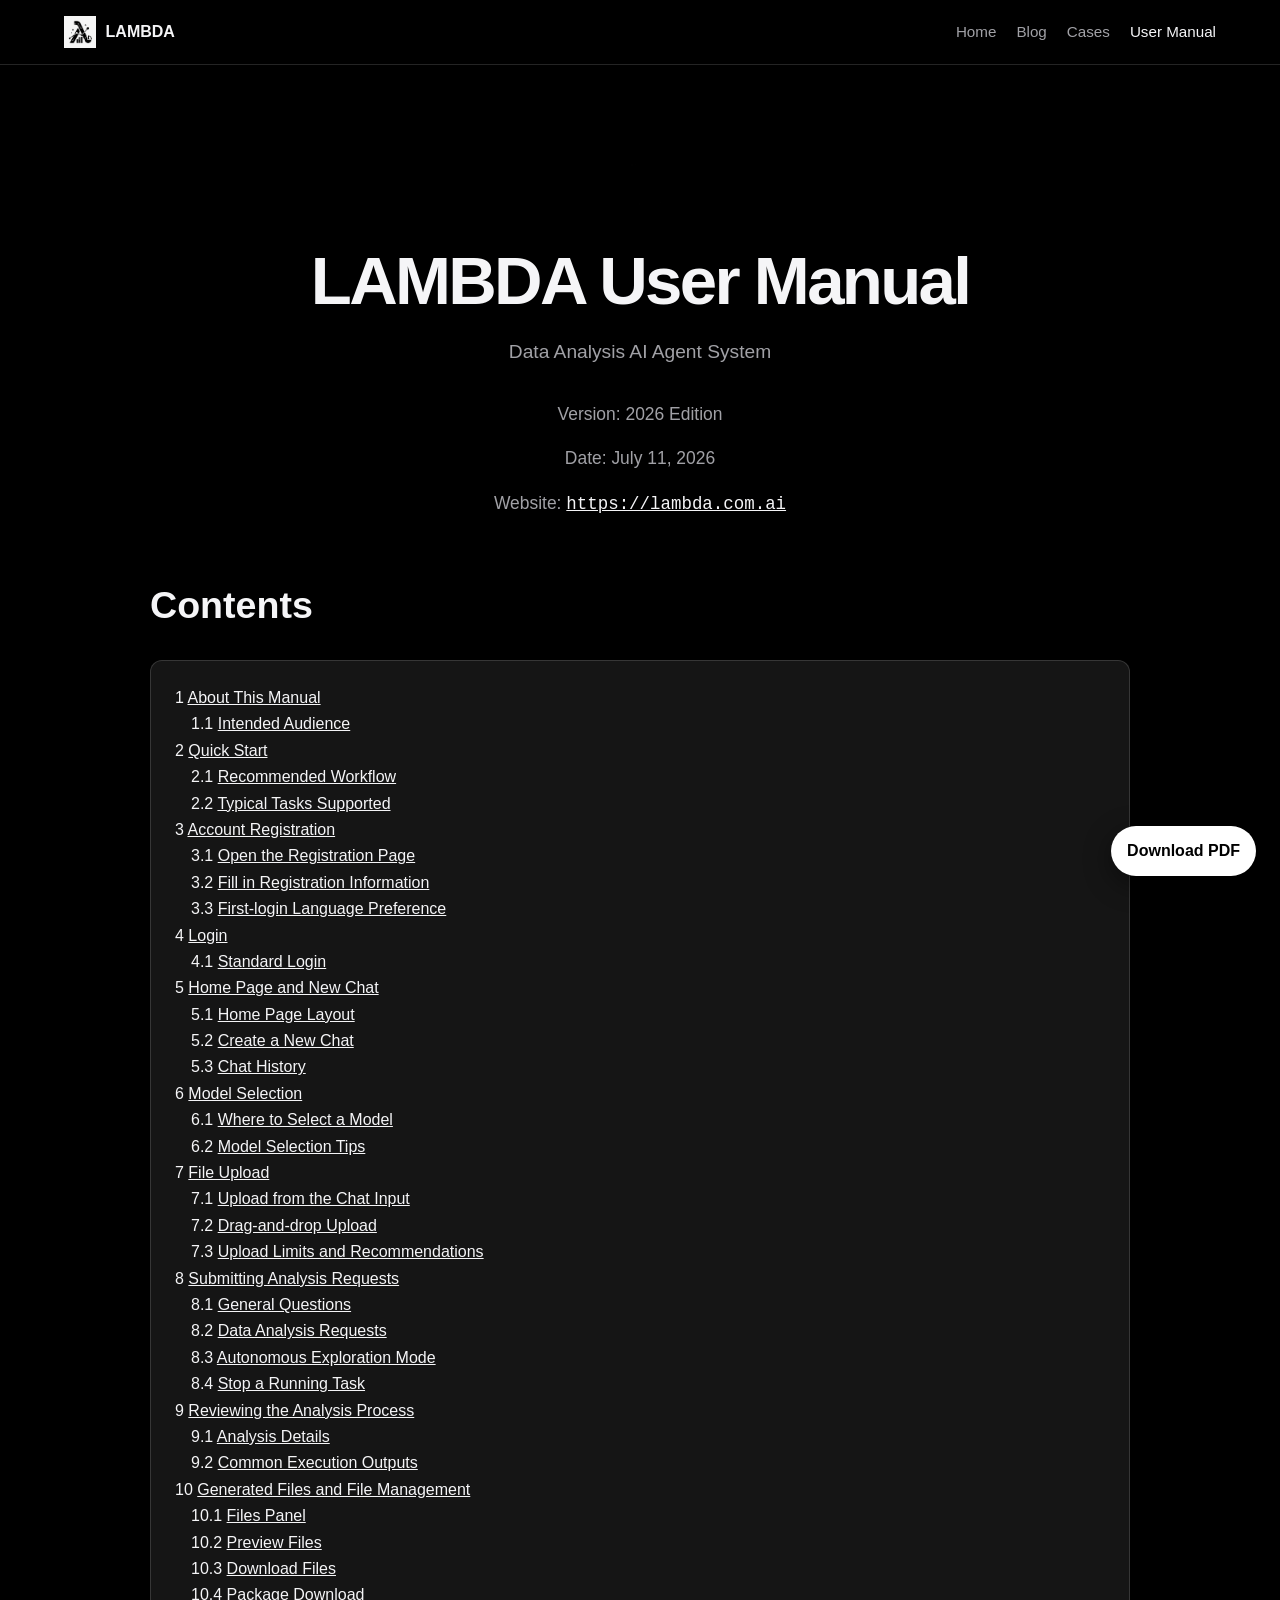
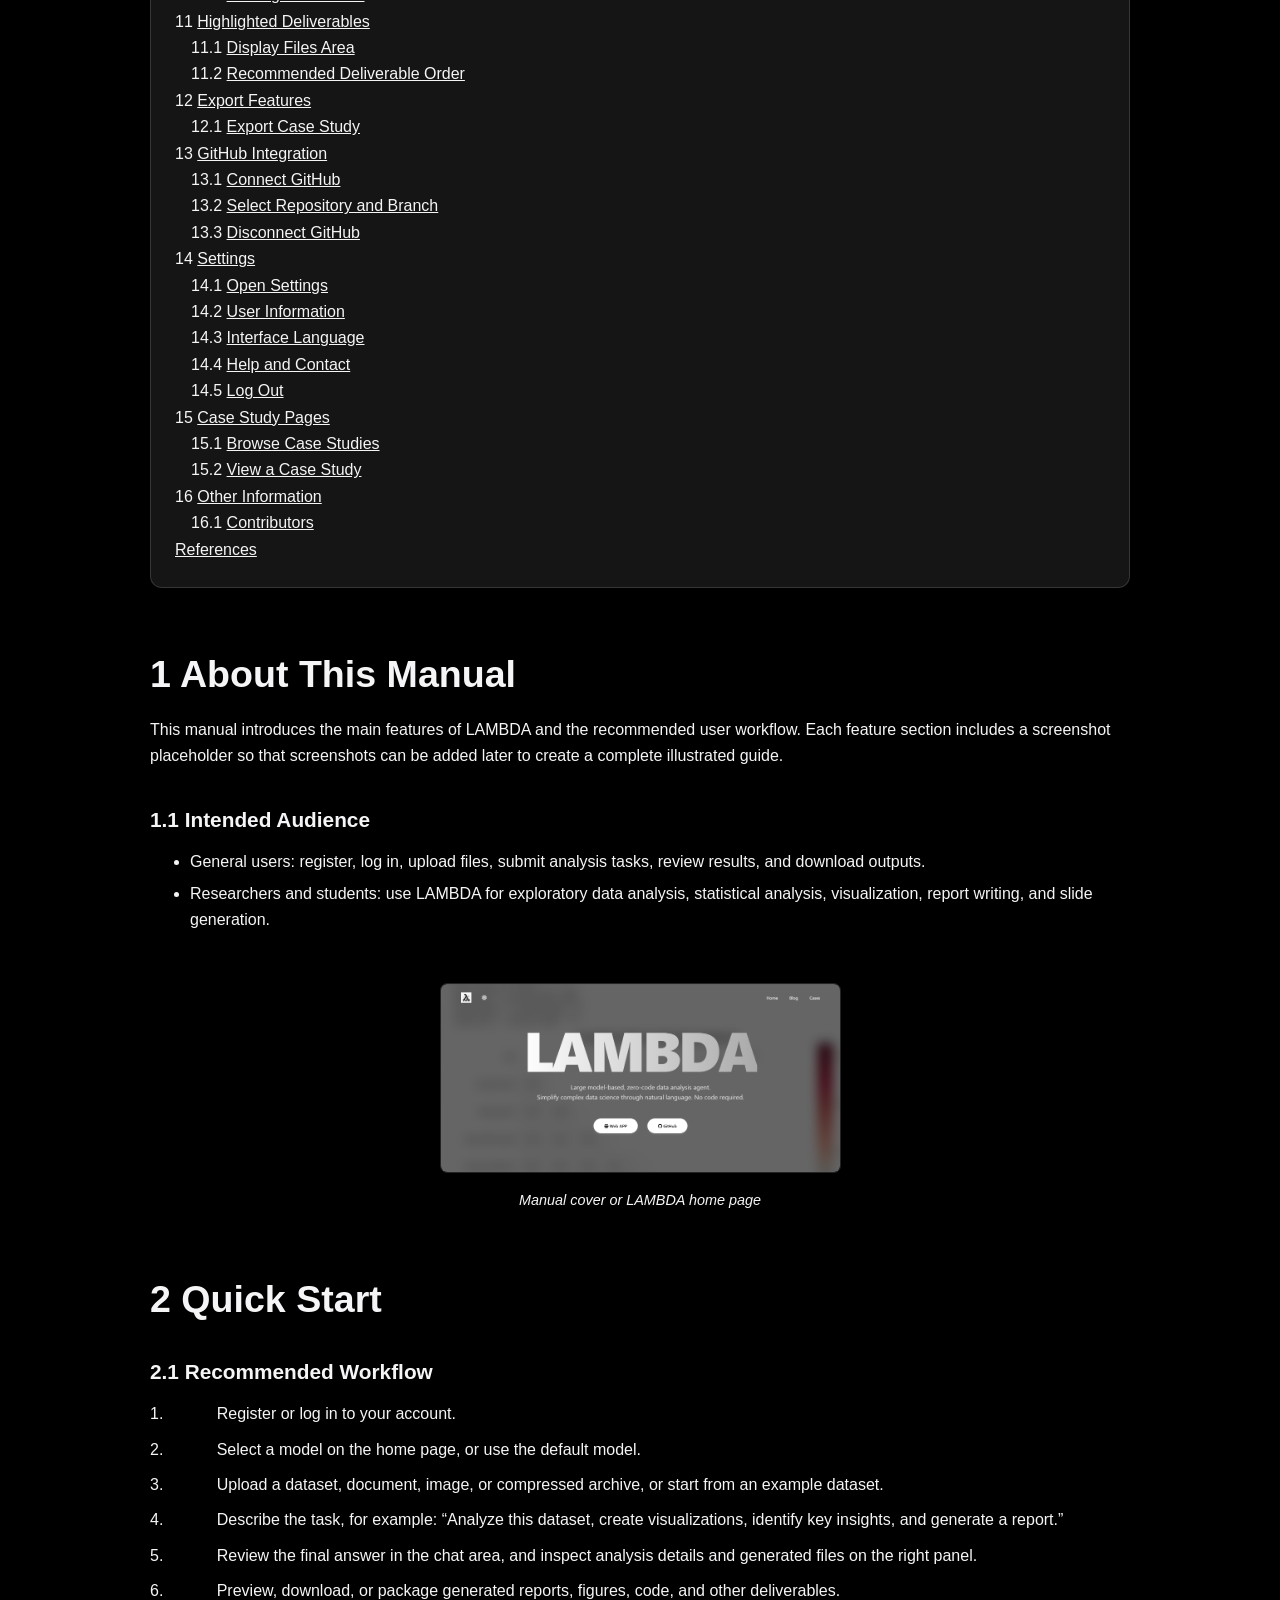
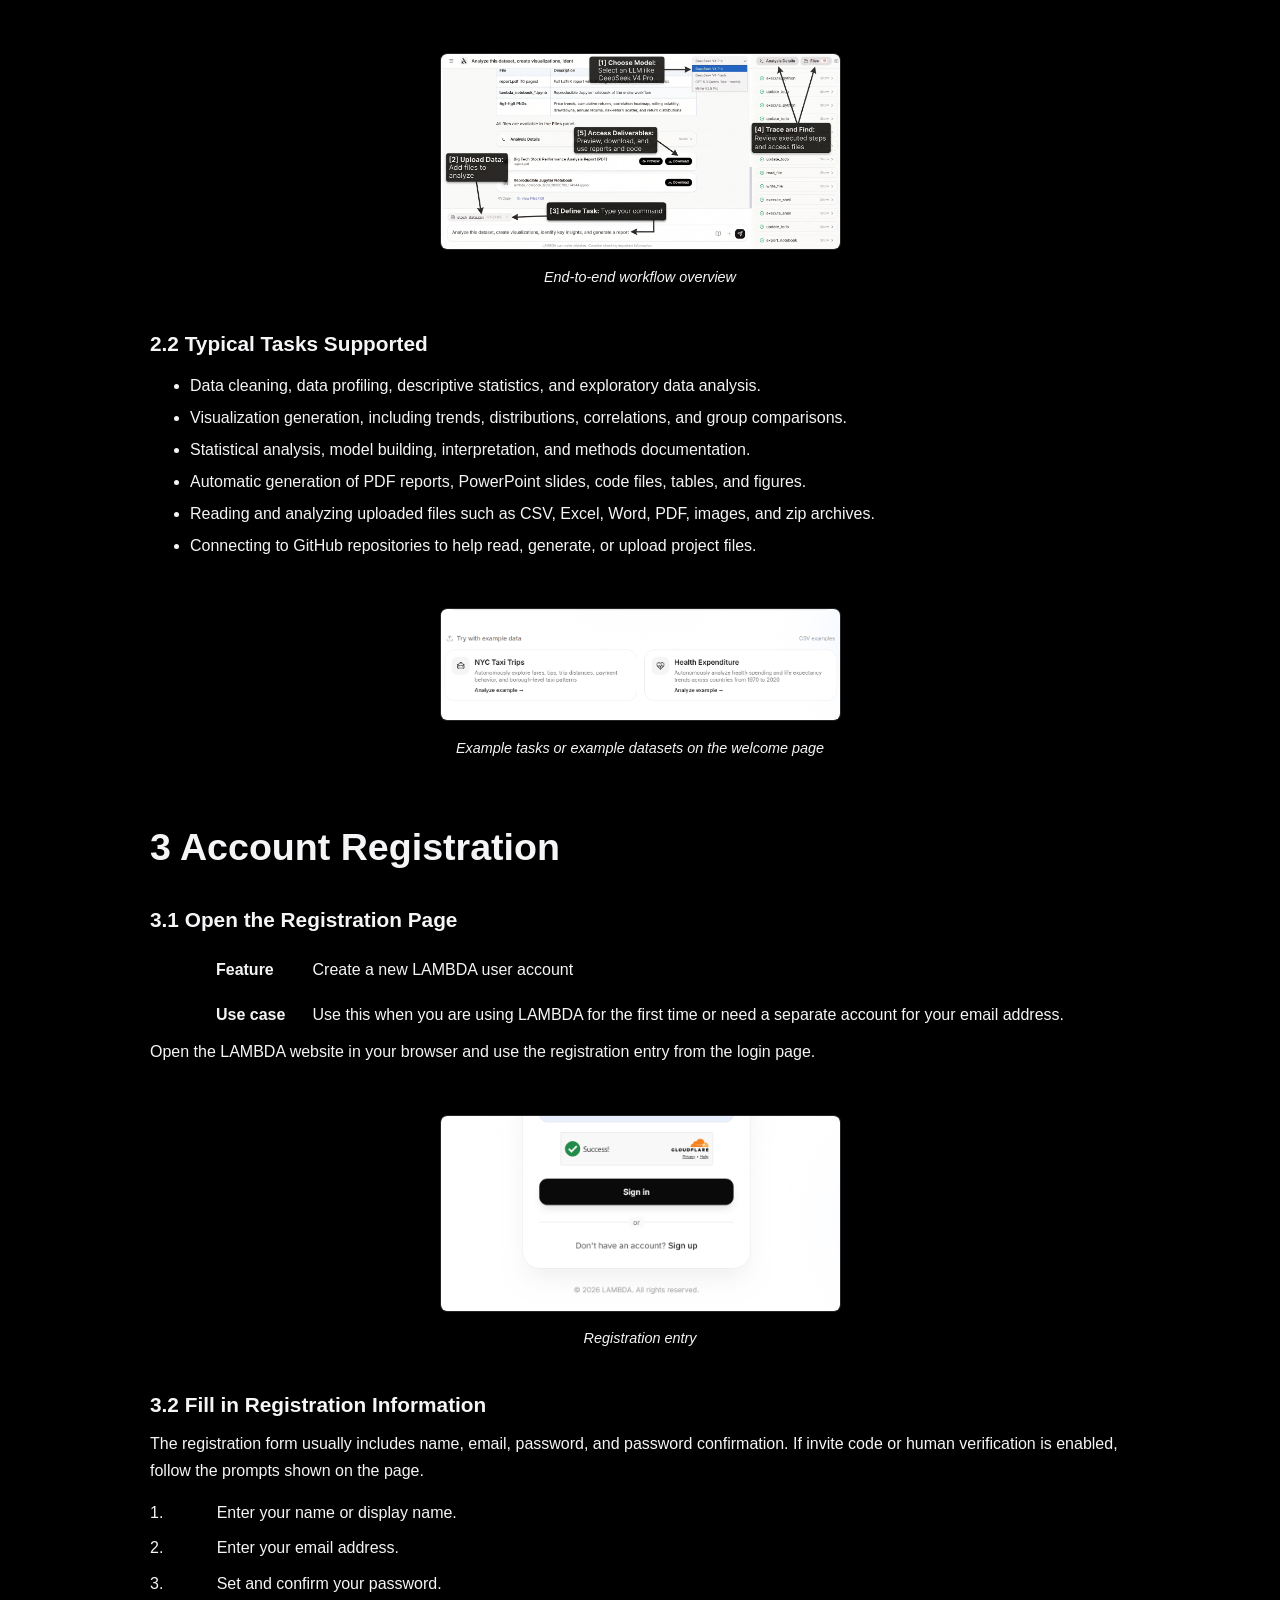
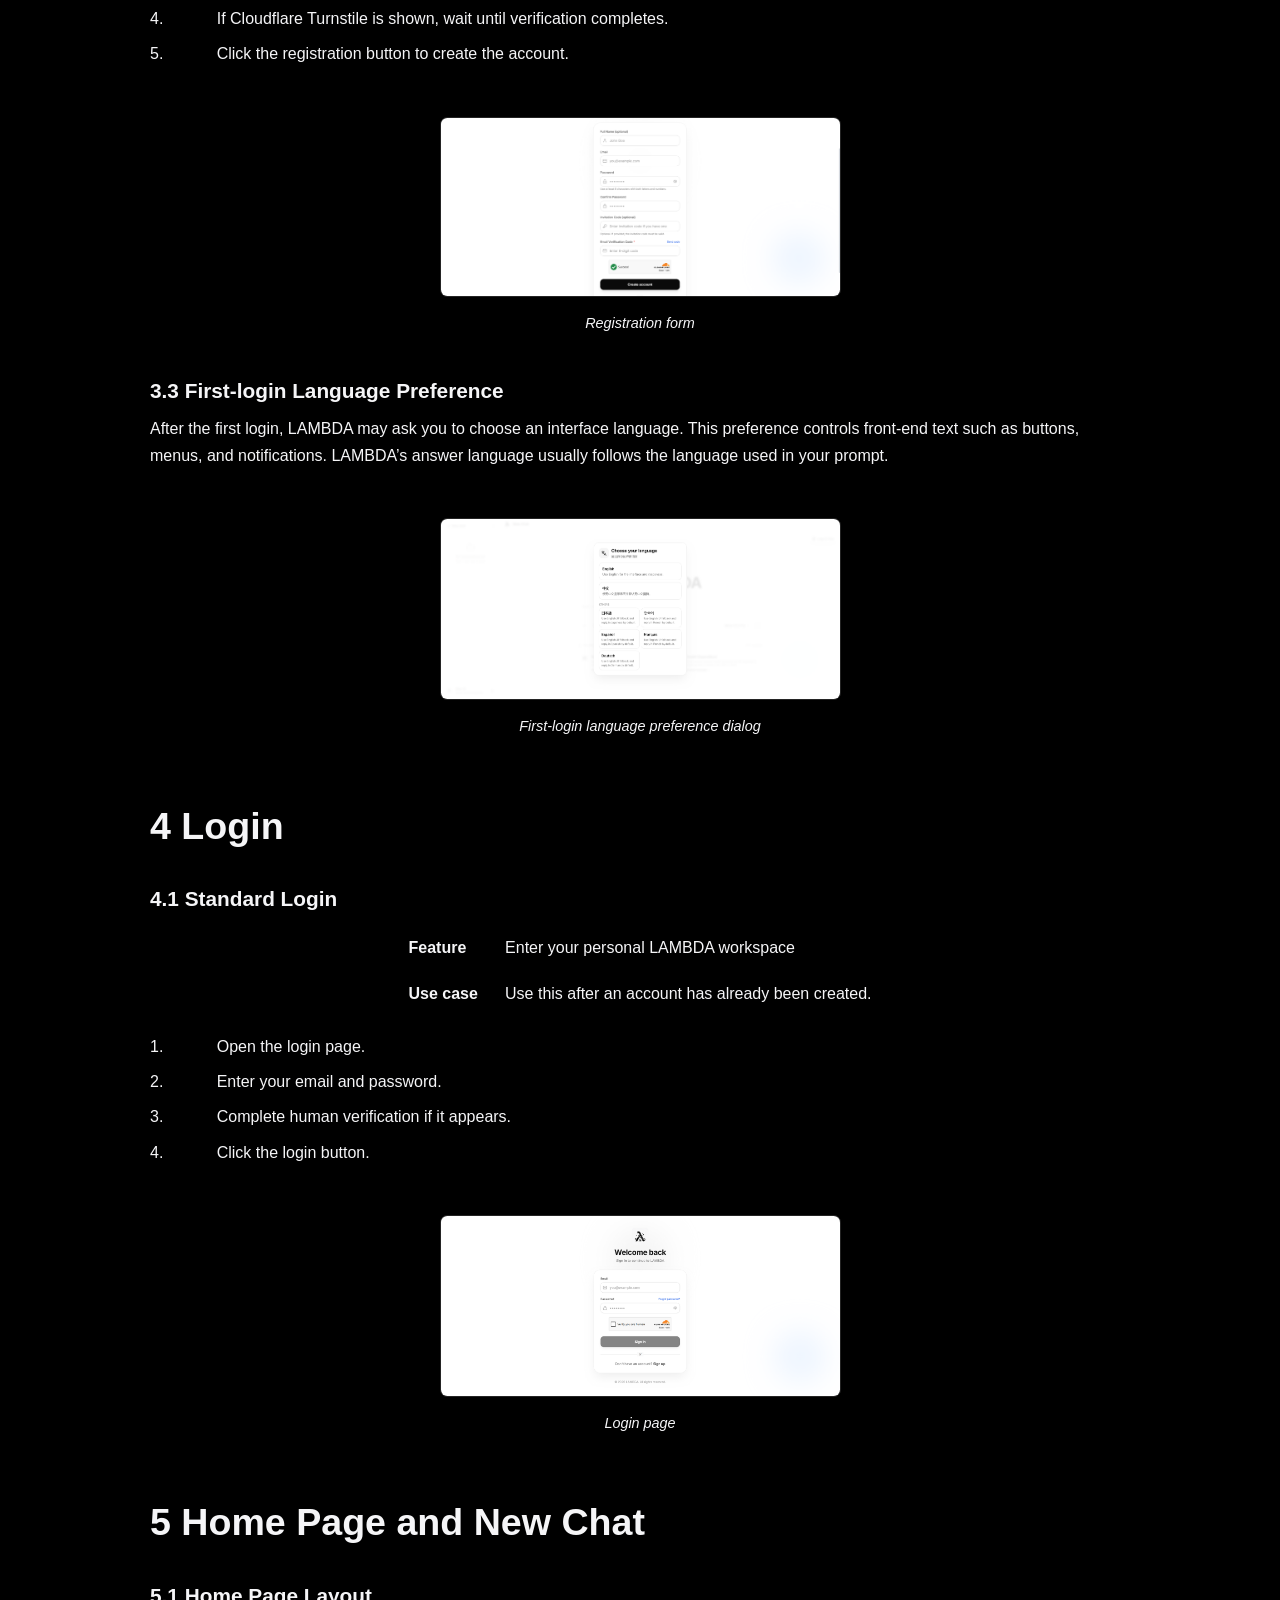
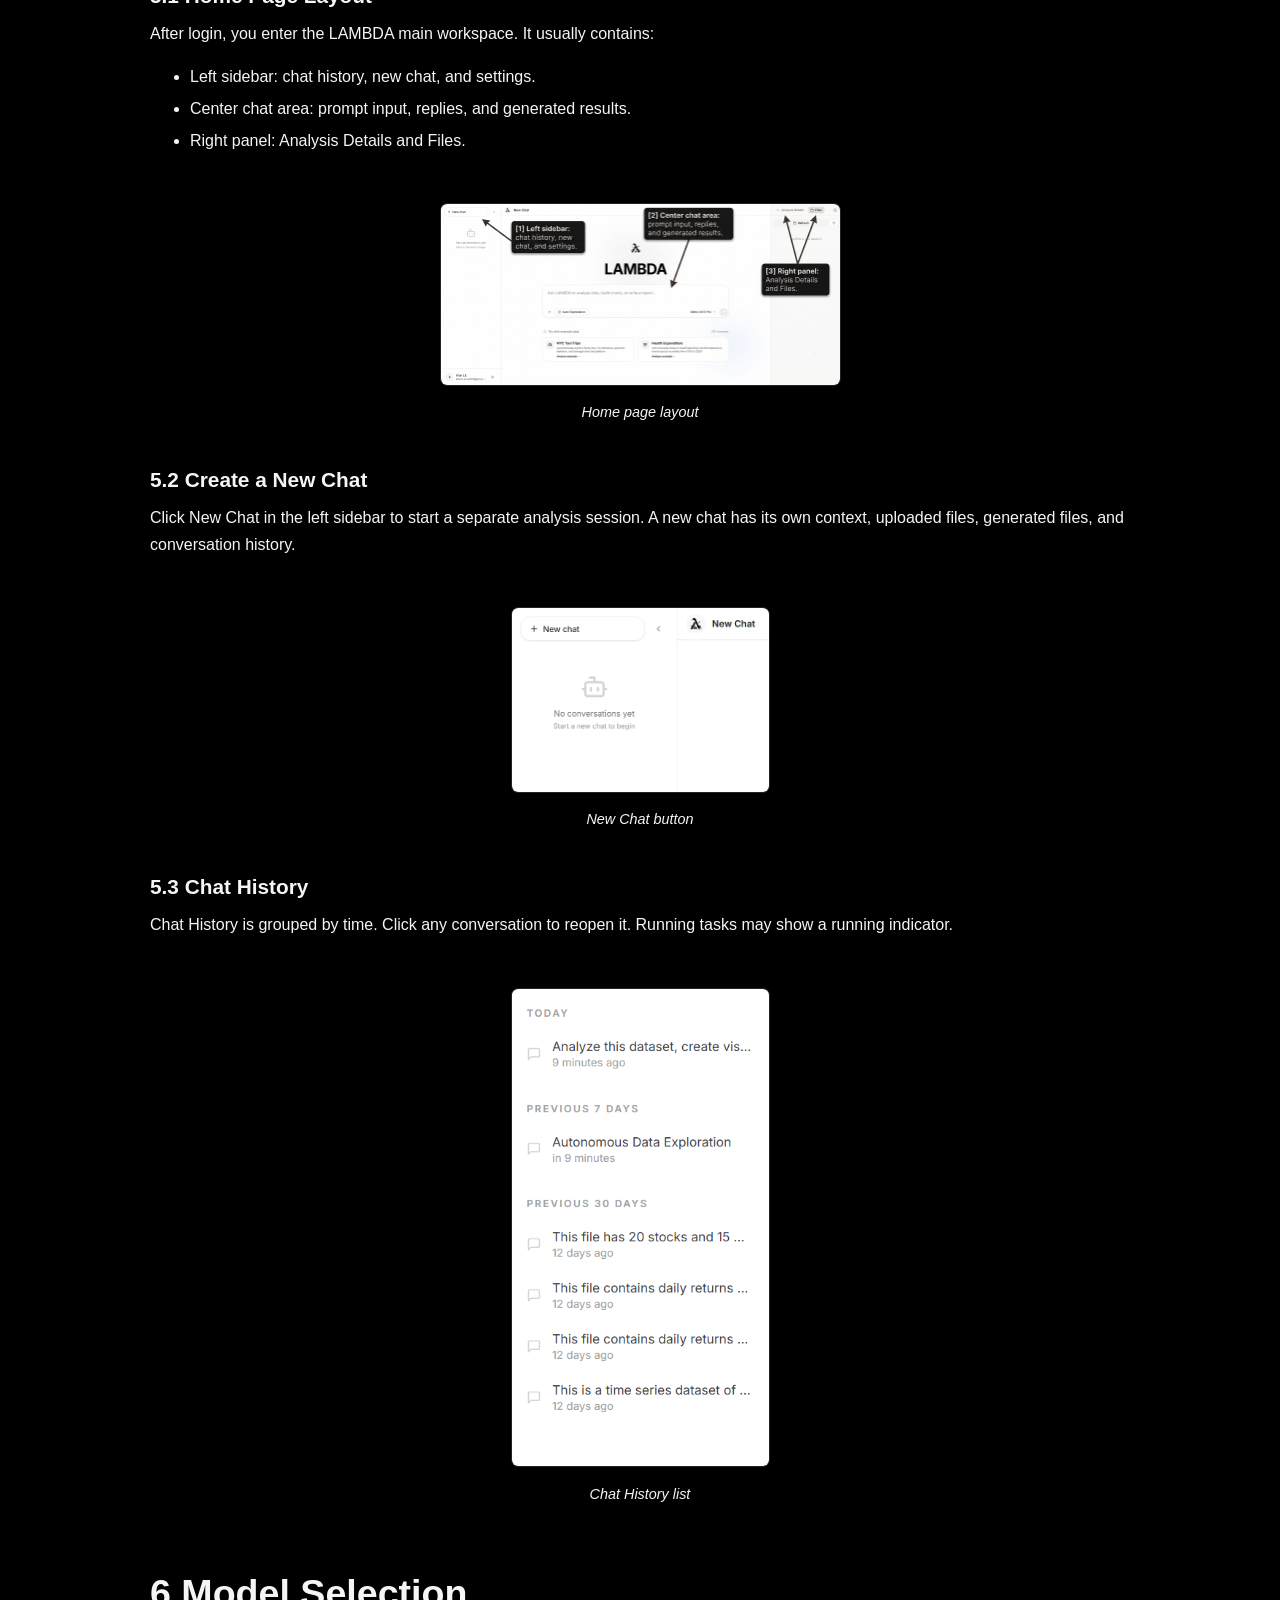
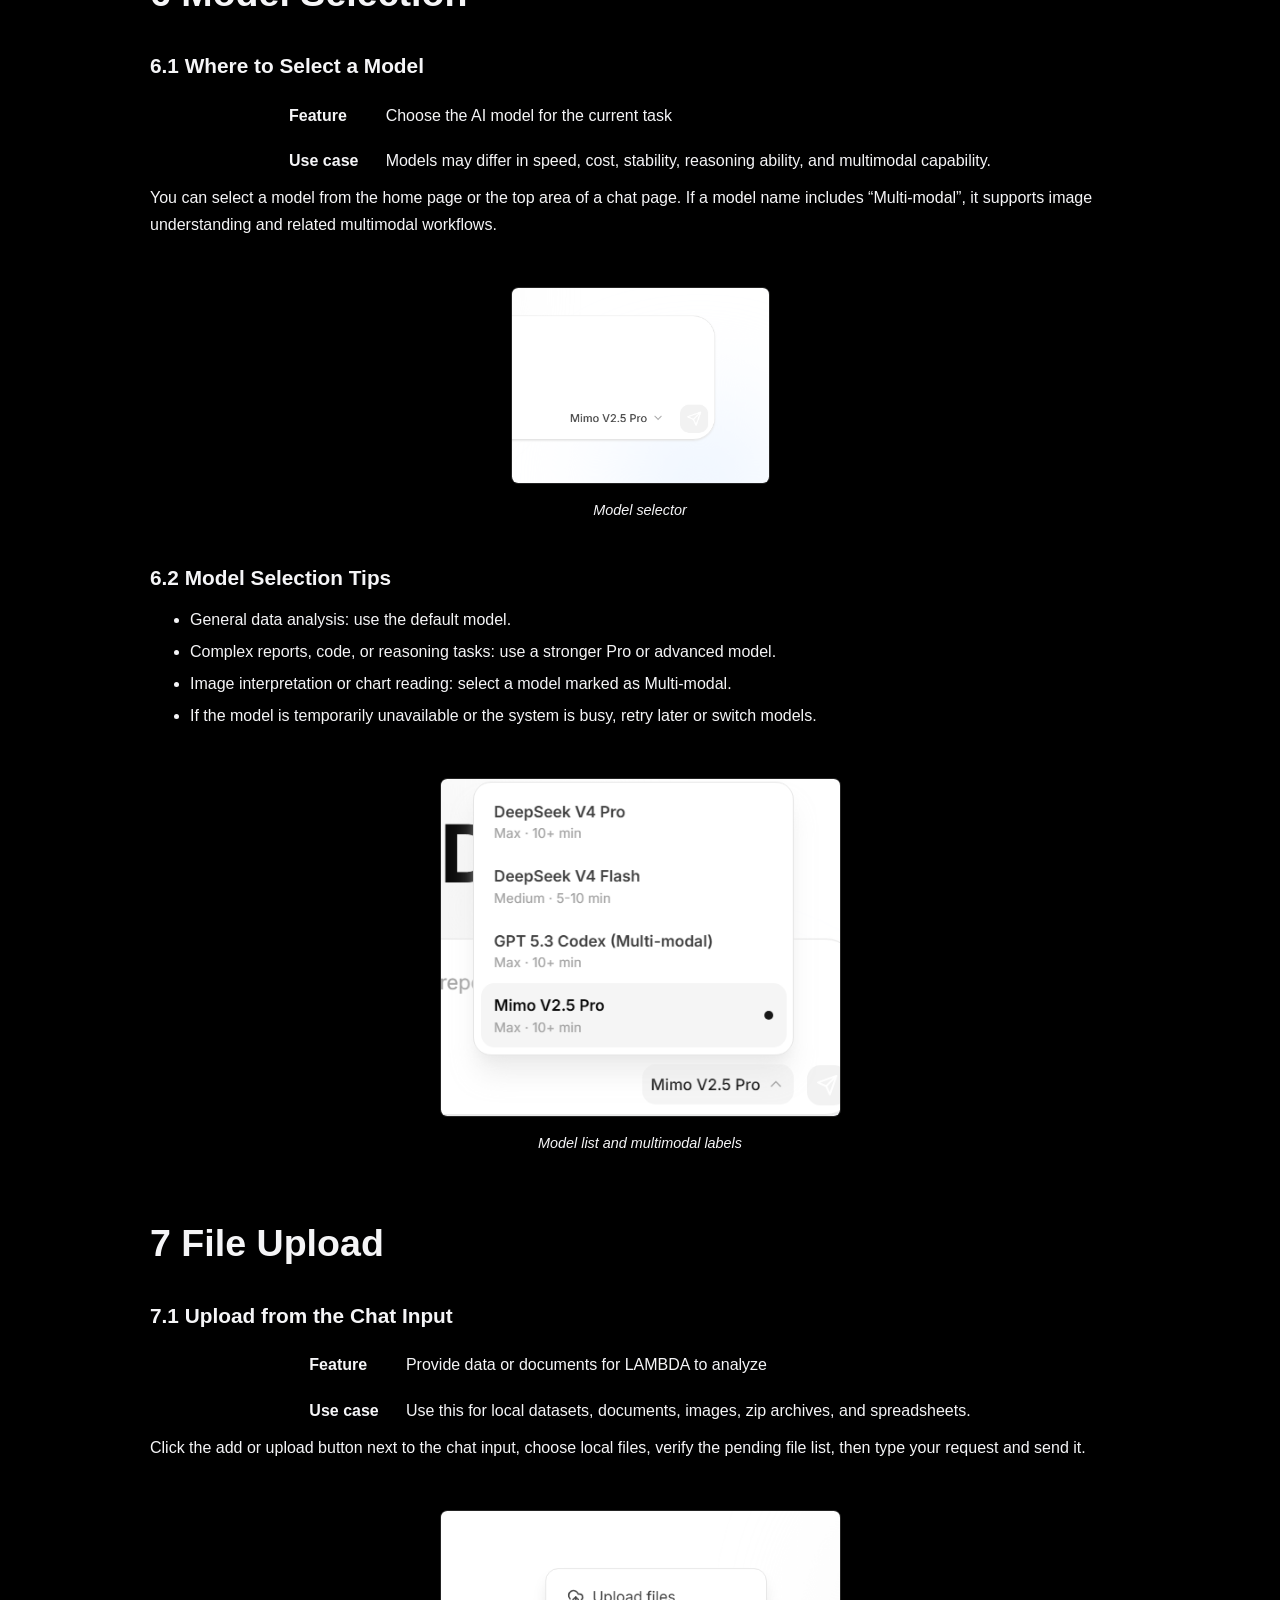
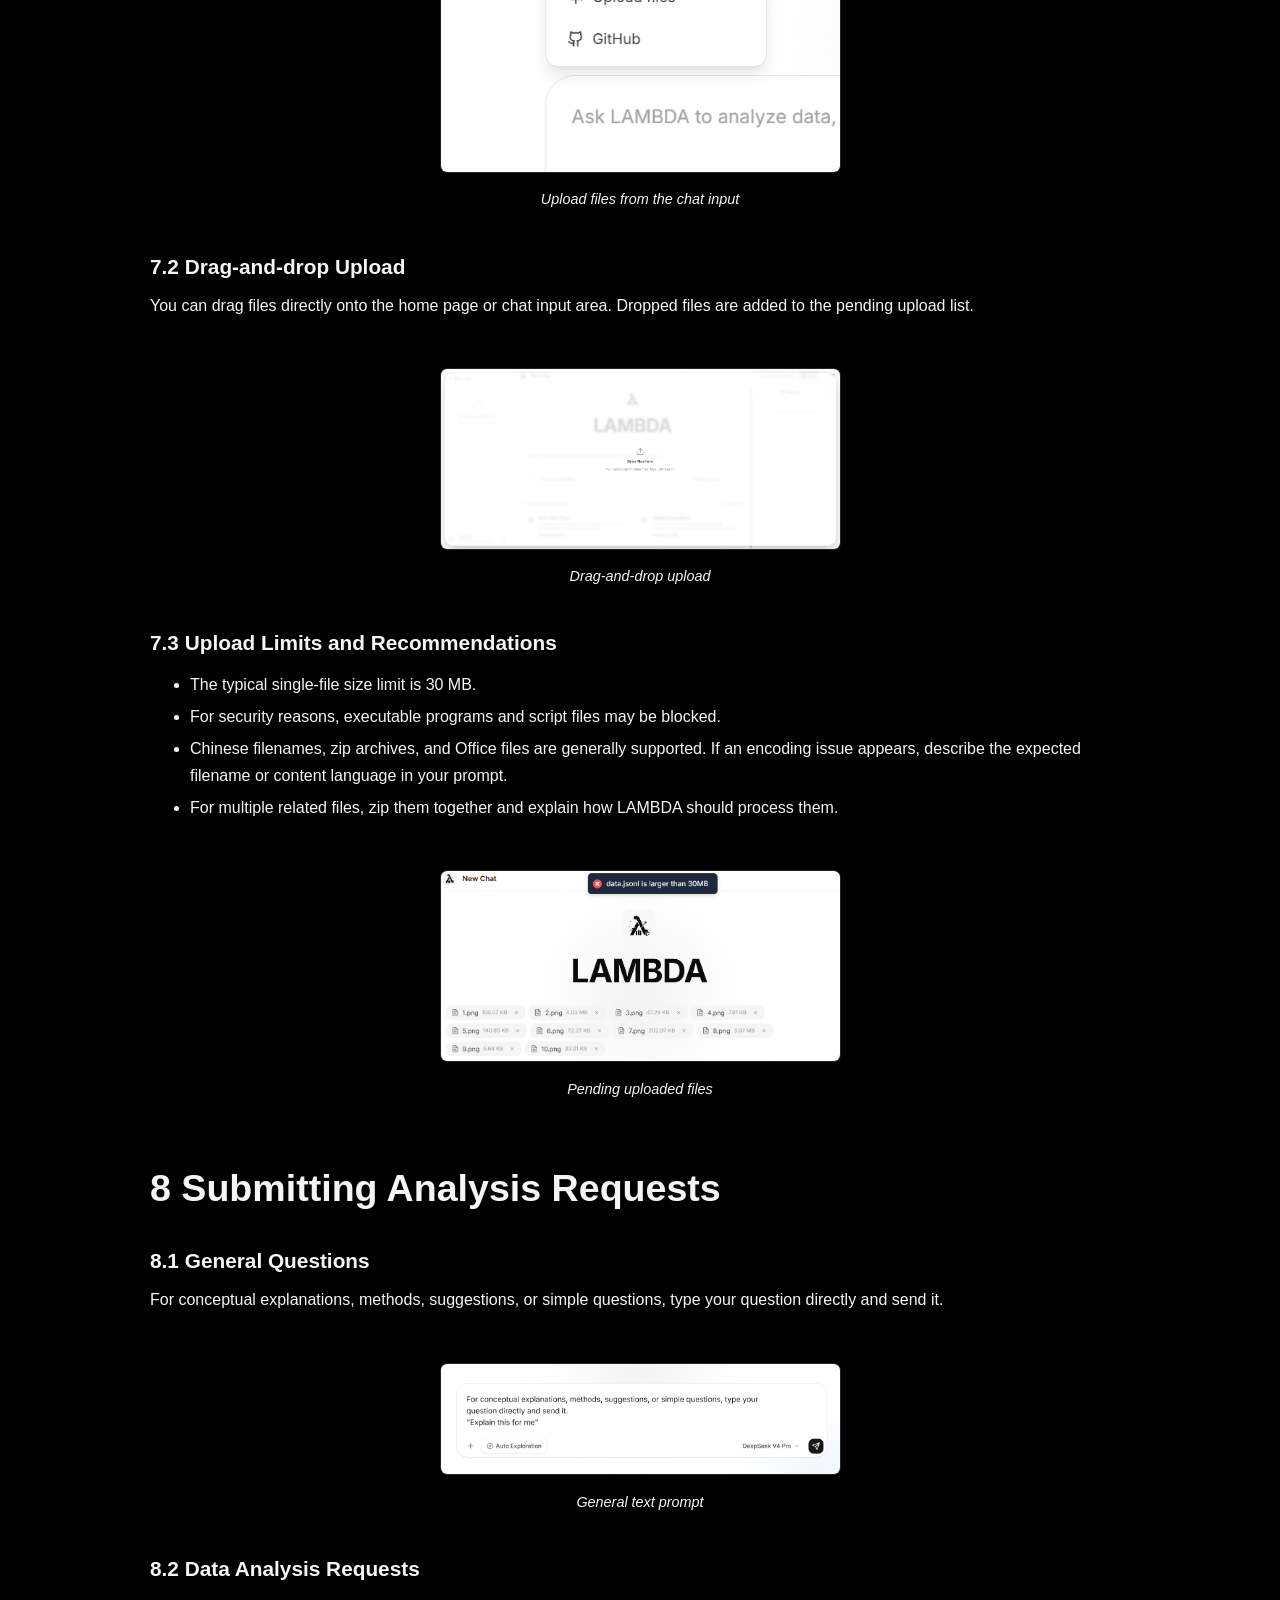
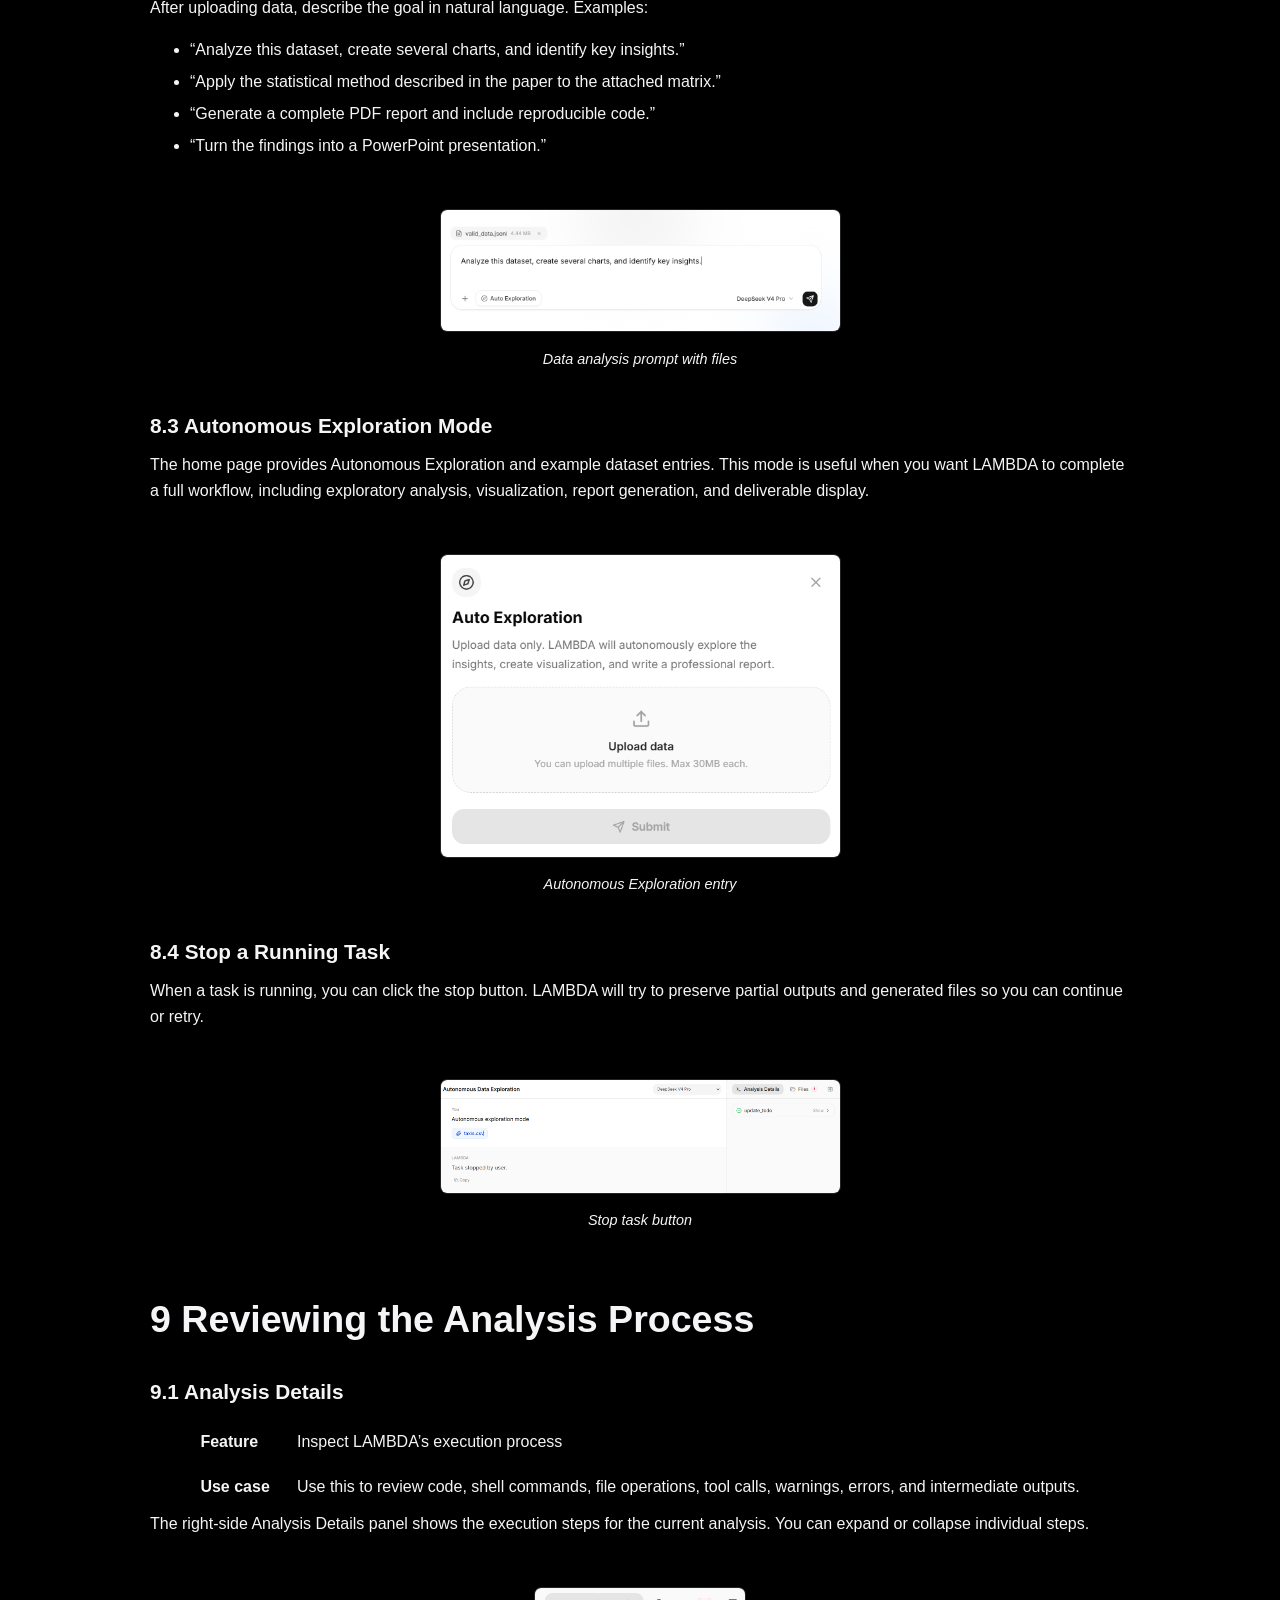
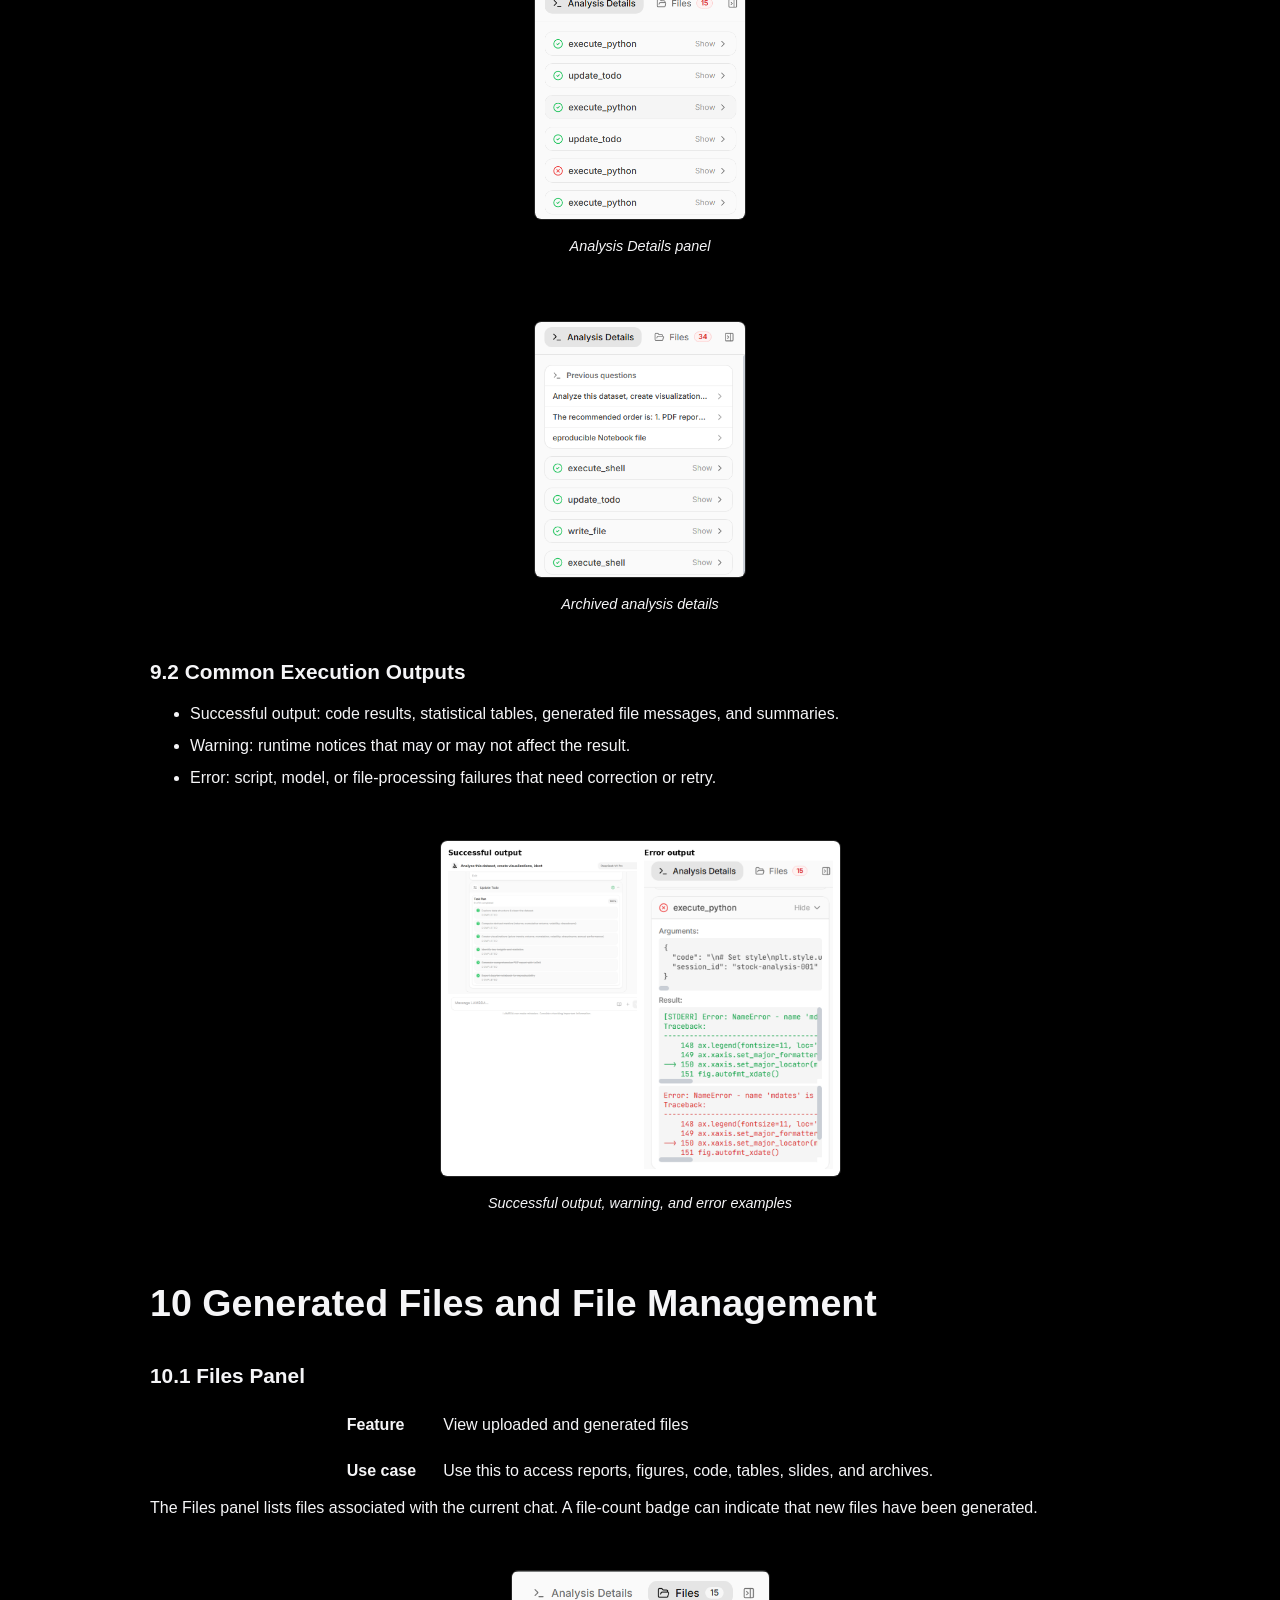
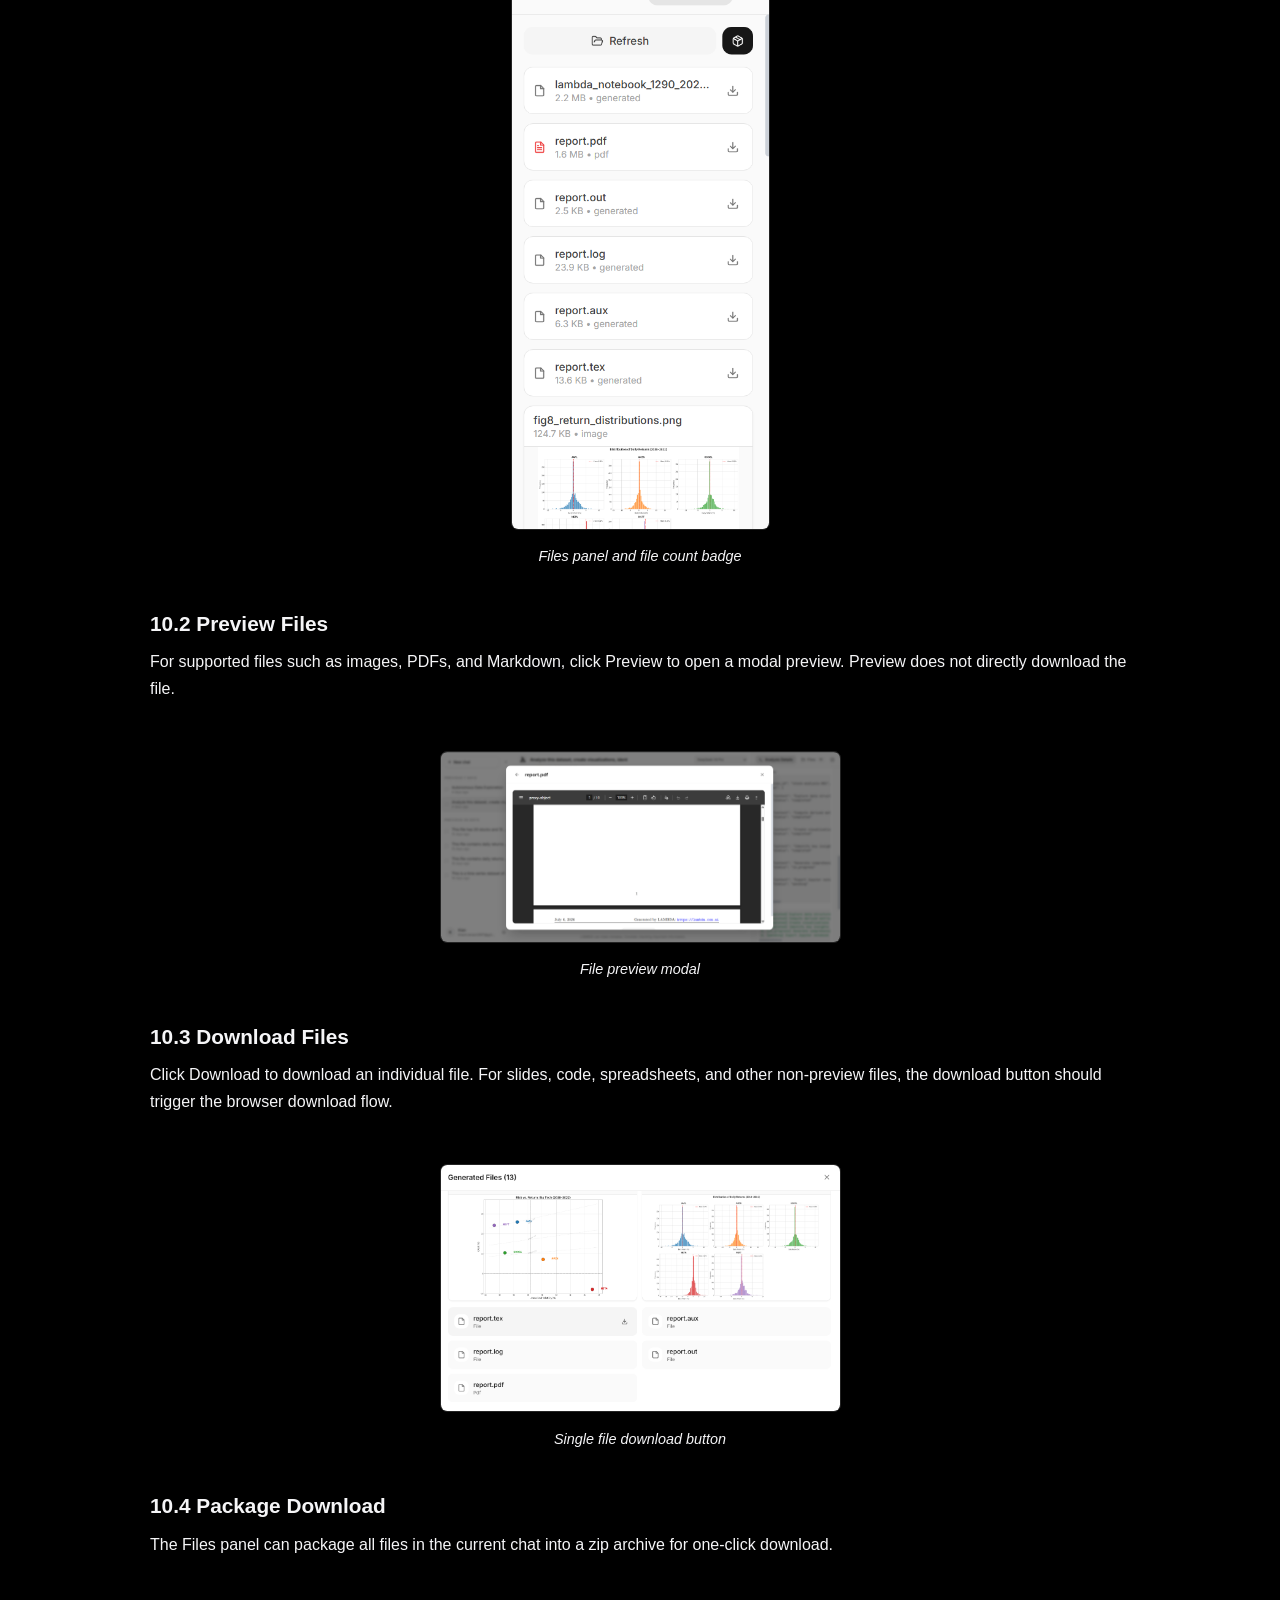
==== commit e3d90095: "update manual" ====
--- a/manual/index.html
+++ b/manual/index.html
@@ -1,12 +1,12 @@
-<!DOCTYPE html> 
-<html lang='en-US' xml:lang='en-US'> 
-<head><title>LAMBDA User Manual</title> 
-<meta charset='utf-8' /> 
-<meta content='TeX4ht (https://tug.org/tex4ht/)' name='generator' /> 
-<meta content='width=device-width,initial-scale=1' name='viewport' /> 
+<!DOCTYPE html>
+<html lang='en-US' xml:lang='en-US'>
+<head><title>LAMBDA User Manual</title>
+<meta charset='utf-8' />
+<meta content='TeX4ht (https://tug.org/tex4ht/)' name='generator' />
+<meta content='width=device-width,initial-scale=1' name='viewport' />
 <link href='tex4ht.css' rel='stylesheet' type='text/css' />
 <link href='manual.css' rel='stylesheet' type='text/css' />
-<meta content='lambda_user_manual_en.tex' name='src' /> 
+<meta content='lambda_user_manual_en.tex' name='src' />
 </head><body>
 <header class="site-header">
   <a class="brand" href="../index.html"><img src="../sources/images/logo.png" alt="LAMBDA logo"><span>LAMBDA</span></a>
@@ -20,19 +20,19 @@
 <a class="download-pdf" href="../sources/downloads/lambda_user_manual_en.pdf" download>Download PDF</a>
 <main class="manual-content">
 <!-- l. 92 --><p class='noindent'>
-                                                                                          
-                                                                                          
+
+
 </p><!-- l. 95 --><p class='noindent'><img alt='PIC' height='85' src='images/logo_non.png' width='85' />
 </p><!-- l. 97 --><p class='noindent'><span class='ec-lmbx-12x-x-207'>LAMBDA User Manual</span>
 </p><!-- l. 99 --><p class='noindent'><span class='ec-lmr-12x-x-120'>Data Analysis AI Agent System</span>
 </p><!-- l. 103 --><p class='noindent'><span class='ec-lmr-12'>Version: 2026 Edition</span>
 </p><!-- l. 105 --><p class='noindent'><span class='ec-lmr-12'>Date: July 11, 2026</span>
 </p><!-- l. 107 --><p class='noindent'><span class='ec-lmr-12'>Website: </span><a class='url' href='https://lambda.com.ai'><span class='ec-lmtt-12'>https://lambda.com.ai</span></a>
-                                                                                          
-                                                                                          
-</p>   
+
+
+</p>
 <h3 class='likesectionHead' id='contents'><a id='x1-1000'></a>Contents</h3>
-<div class='tableofcontents'>   
+<div class='tableofcontents'>
 <span class='sectionToc'>1 <a href='#about-this-manual' id='QQ2-1-2'>About This Manual</a></span>
 <br />   <span class='subsectionToc'>1.1 <a href='#intended-audience' id='QQ2-1-3'>Intended Audience</a></span>
 <br />   <span class='sectionToc'>2 <a href='#quick-start' id='QQ2-1-4'>Quick Start</a></span>
@@ -44,7 +44,7 @@
 <br />   <span class='subsectionToc'>3.3 <a href='#firstlogin-language-preference' id='QQ2-1-10'>First-login Language Preference</a></span>
 <br />   <span class='sectionToc'>4 <a href='#login' id='QQ2-1-11'>Login</a></span>
 <br />   <span class='subsectionToc'>4.1 <a href='#standard-login' id='QQ2-1-12'>Standard Login</a></span>
-<br />   <span class='subsectionToc'>4.2 <a href='#login-failure' id='QQ2-1-13'>Login Failure</a></span>
+<!--<br />   <span class='subsectionToc'>4.2 <a href='#login-failure' id='QQ2-1-13'>Login Failure</a></span>-->
 <br />   <span class='sectionToc'>5 <a href='#home-page-and-new-chat' id='QQ2-1-14'>Home Page and New Chat</a></span>
 <br />   <span class='subsectionToc'>5.1 <a href='#home-page-layout' id='QQ2-1-15'>Home Page Layout</a></span>
 <br />   <span class='subsectionToc'>5.2 <a href='#create-a-new-chat' id='QQ2-1-16'>Create a New Chat</a></span>
@@ -82,8 +82,8 @@
 <br />   <span class='subsectionToc'>14.1 <a href='#open-settings' id='QQ2-1-48'>Open Settings</a></span>
 <br />   <span class='subsectionToc'>14.2 <a href='#user-information' id='QQ2-1-49'>User Information</a></span>
 <br />   <span class='subsectionToc'>14.3 <a href='#interface-language' id='QQ2-1-50'>Interface Language</a></span>
-                                                                                          
-                                                                                          
+
+
 <br />   <span class='subsectionToc'>14.4 <a href='#help-and-contact' id='QQ2-1-51'>Help and Contact</a></span>
 <br />   <span class='subsectionToc'>14.5 <a href='#log-out' id='QQ2-1-52'>Log Out</a></span>
 <br />   <span class='sectionToc'>15 <a href='#case-study-pages' id='QQ2-1-53'>Case Study Pages</a></span>
@@ -93,17 +93,17 @@
 <br />   <span class='subsectionToc'>16.1 <a href='#contributors' id='QQ2-1-57'>Contributors</a></span>
 <br />   <span class='sectionToc'><a href='#references1'>References</a></span>
 </div>
-                                                                                          
-                                                                                          
-   
+
+
+
 <h3 class='sectionHead' id='about-this-manual'><span class='titlemark'>1   </span> <a id='x1-20001'></a>About This Manual</h3>
 <!-- l. 115 --><p class='noindent'>This manual introduces the main features of LAMBDA and the recommended user workflow. Each feature
 section includes a screenshot placeholder so that screenshots can be added later to create a complete
 illustrated guide.
 </p><!-- l. 117 --><p class='noindent'>
-</p>   
+</p>
 <h4 class='subsectionHead' id='intended-audience'><span class='titlemark'>1.1   </span> <a id='x1-30001.1'></a>Intended Audience</h4>
-<ul class='itemize1'>   
+<ul class='itemize1'>
 <li class='itemize'>General users: register, log in, upload files, submit analysis tasks, review results, and download
 outputs.
 </li>
@@ -115,39 +115,39 @@
 <div class='fbox'><img alt='PIC' height='401' src='images/01_home.png' width='401' /></div><br />
 <span class='ec-lmri-10'>Manual cover or LAMBDA home page</span></div>
 <!-- l. 126 --><p class='noindent'>
-</p>   
+</p>
 <h3 class='sectionHead' id='quick-start'><span class='titlemark'>2   </span> <a id='x1-40002'></a>Quick Start</h3>
 <!-- l. 128 --><p class='noindent'>
-</p>   
+</p>
 <h4 class='subsectionHead' id='recommended-workflow'><span class='titlemark'>2.1   </span> <a id='x1-50002.1'></a>Recommended Workflow</h4>
-<!-- l. 130 --><p class='noindent'>    
-</p>
-<dl class='enumerate-enumitem'><dt class='enumerate-enumitem'> 
-1. 
+<!-- l. 130 --><p class='noindent'>
+</p>
+<dl class='enumerate-enumitem'><dt class='enumerate-enumitem'>
+1.
 </dt><dd class='enumerate-enumitem'>Register or log in to your account.
-</dd>    
-<dt class='enumerate-enumitem'>
-2. 
+</dd>
+<dt class='enumerate-enumitem'>
+2.
 </dt><dd class='enumerate-enumitem'>Select a model on the home page, or use the default model.
-</dd>    
-<dt class='enumerate-enumitem'>
-3. 
+</dd>
+<dt class='enumerate-enumitem'>
+3.
 </dt><dd class='enumerate-enumitem'>Upload a dataset, document, image, or compressed archive, or start from an example dataset.
-</dd>    
-<dt class='enumerate-enumitem'>
-4. 
+</dd>
+<dt class='enumerate-enumitem'>
+4.
 </dt><dd class='enumerate-enumitem'>Describe the task, for example: “Analyze this dataset, create visualizations, identify key insights,
 and generate a report.”
-                                                                                          
-                                                                                          
+
+
     </dd>
-<dt class='enumerate-enumitem'> 
-5. 
+<dt class='enumerate-enumitem'>
+5.
 </dt><dd class='enumerate-enumitem'>Review the final answer in the chat area, and inspect analysis details and generated files on the
 right panel.
-</dd>    
-<dt class='enumerate-enumitem'>
-6. 
+</dd>
+<dt class='enumerate-enumitem'>
+6.
 </dt><dd class='enumerate-enumitem'>Preview, download, or package generated reports, figures, code, and other deliverables.</dd></dl>
 <div class='center'>
 <!-- l. 138 --><p class='noindent'>
@@ -155,9 +155,9 @@
 <div class='fbox'><img alt='PIC' height='401' src='images/02_workflow.png' width='401' /></div><br />
 <span class='ec-lmri-10'>End-to-end workflow overview</span></div>
 <!-- l. 140 --><p class='noindent'>
-</p>   
+</p>
 <h4 class='subsectionHead' id='typical-tasks-supported'><span class='titlemark'>2.2   </span> <a id='x1-60002.2'></a>Typical Tasks Supported</h4>
-<ul class='itemize1'>   
+<ul class='itemize1'>
 <li class='itemize'>Data cleaning, data profiling, descriptive statistics, and exploratory data analysis.
 </li>
 <li class='itemize'>Visualization generation, including trends, distributions, correlations, and group comparisons.
@@ -174,21 +174,21 @@
 </p>
 <div class='fbox'><img alt='PIC' height='401' src='images/03_examples.png' width='401' /></div><br />
 <span class='ec-lmri-10'>Example tasks or example datasets on the welcome page</span></div>
-                                                                                          
-                                                                                          
+
+
 <!-- l. 152 --><p class='noindent'>
-</p>   
+</p>
 <h3 class='sectionHead' id='account-registration'><span class='titlemark'>3   </span> <a id='x1-70003'></a>Account Registration</h3>
 <!-- l. 154 --><p class='noindent'>
-</p>   
+</p>
 <h4 class='subsectionHead' id='open-the-registration-page'><span class='titlemark'>3.1   </span> <a id='x1-80003.1'></a>Open the Registration Page</h4>
-    
+
 <table class='tabular' id='TBL-3'><colgroup id='TBL-3-1g'><col id='TBL-3-1' /><col id='TBL-3-2' /></colgroup><tr id='TBL-3-1-' style='vertical-align:baseline;'><td class='td11' id='TBL-3-1-1' style='white-space:normal; text-align:left;'> <!-- l. 155 --><p class='noindent'><span class='ec-lmbx-10x-x-109'>Feature</span>             </p></td>
 <td class='td11' id='TBL-3-1-2' style='white-space:normal; text-align:left;'> <!-- l. 155 --><p class='noindent'>Create a new LAMBDA user account                                           </p></td>
 </tr><tr id='TBL-3-2-' style='vertical-align:baseline;'><td class='td11' id='TBL-3-2-1' style='white-space:normal; text-align:left;'> <!-- l. 155 --><p class='noindent'><span class='ec-lmbx-10x-x-109'>Use case</span>             </p></td>
-<td class='td11' id='TBL-3-2-2' style='white-space:normal; text-align:left;'> <!-- l. 155 --><p class='noindent'>Use this when you are using LAMBDA for the first time or need a 
+<td class='td11' id='TBL-3-2-2' style='white-space:normal; text-align:left;'> <!-- l. 155 --><p class='noindent'>Use this when you are using LAMBDA for the first time or need a
 separate account for your email address.                                       </p></td>
-   
+
 </tr></table>
 <!-- l. 157 --><p class='noindent'>Open the LAMBDA website in your browser and use the registration entry from the login
 page.
@@ -199,40 +199,40 @@
 <div class='fbox'><img alt='PIC' height='401' src='images/04_register_entry.png' width='401' /></div><br />
 <span class='ec-lmri-10'>Registration entry</span></div>
 <!-- l. 161 --><p class='noindent'>
-</p>   
+</p>
 <h4 class='subsectionHead' id='fill-in-registration-information'><span class='titlemark'>3.2   </span> <a id='x1-90003.2'></a>Fill in Registration Information</h4>
 <!-- l. 162 --><p class='noindent'>The registration form usually includes name, email, password, and password confirmation. If invite code or
 human verification is enabled, follow the prompts shown on the page.
-</p><!-- l. 165 --><p class='indent'>    
-</p>
-<dl class='enumerate-enumitem'><dt class='enumerate-enumitem'> 
-1. 
+</p><!-- l. 165 --><p class='indent'>
+</p>
+<dl class='enumerate-enumitem'><dt class='enumerate-enumitem'>
+1.
 </dt><dd class='enumerate-enumitem'>Enter your name or display name.
-</dd>    
-<dt class='enumerate-enumitem'>
-2. 
+</dd>
+<dt class='enumerate-enumitem'>
+2.
 </dt><dd class='enumerate-enumitem'>Enter your email address.
-</dd>    
-<dt class='enumerate-enumitem'>
-3. 
+</dd>
+<dt class='enumerate-enumitem'>
+3.
 </dt><dd class='enumerate-enumitem'>Set and confirm your password.
-</dd>    
-<dt class='enumerate-enumitem'>
-4. 
+</dd>
+<dt class='enumerate-enumitem'>
+4.
 </dt><dd class='enumerate-enumitem'>If Cloudflare Turnstile is shown, wait until verification completes.
-</dd>    
-<dt class='enumerate-enumitem'>
-5. 
+</dd>
+<dt class='enumerate-enumitem'>
+5.
 </dt><dd class='enumerate-enumitem'>Click the registration button to create the account.</dd></dl>
 <div class='center'>
 <!-- l. 173 --><p class='noindent'>
 </p>
 <div class='fbox'><img alt='PIC' height='401' src='images/05_register_form.png' width='401' /></div><br />
 <span class='ec-lmri-10'>Registration form</span></div>
-                                                                                          
-                                                                                          
+
+
 <!-- l. 175 --><p class='noindent'>
-</p>   
+</p>
 <h4 class='subsectionHead' id='firstlogin-language-preference'><span class='titlemark'>3.3   </span> <a id='x1-100003.3'></a>First-login Language Preference</h4>
 <!-- l. 176 --><p class='noindent'>After the first login, LAMBDA may ask you to choose an interface language. This preference controls
 front-end text such as buttons, menus, and notifications. LAMBDA’s answer language usually follows the
@@ -244,61 +244,61 @@
 <div class='fbox'><img alt='PIC' height='401' src='images/06_lang_firstlogin.png' width='401' /></div><br />
 <span class='ec-lmri-10'>First-login language preference dialog</span></div>
 <!-- l. 180 --><p class='noindent'>
-</p>   
+</p>
 <h3 class='sectionHead' id='login'><span class='titlemark'>4   </span> <a id='x1-110004'></a>Login</h3>
 <!-- l. 182 --><p class='noindent'>
-</p>   
+</p>
 <h4 class='subsectionHead' id='standard-login'><span class='titlemark'>4.1   </span> <a id='x1-120004.1'></a>Standard Login</h4>
-    
+
 <table class='tabular' id='TBL-6'><colgroup id='TBL-6-1g'><col id='TBL-6-1' /><col id='TBL-6-2' /></colgroup><tr id='TBL-6-1-' style='vertical-align:baseline;'><td class='td11' id='TBL-6-1-1' style='white-space:normal; text-align:left;'> <!-- l. 183 --><p class='noindent'><span class='ec-lmbx-10x-x-109'>Feature</span>             </p></td>
 <td class='td11' id='TBL-6-1-2' style='white-space:normal; text-align:left;'> <!-- l. 183 --><p class='noindent'>Enter your personal LAMBDA workspace                                     </p></td>
 </tr><tr id='TBL-6-2-' style='vertical-align:baseline;'><td class='td11' id='TBL-6-2-1' style='white-space:normal; text-align:left;'> <!-- l. 183 --><p class='noindent'><span class='ec-lmbx-10x-x-109'>Use case</span>             </p></td>
 <td class='td11' id='TBL-6-2-2' style='white-space:normal; text-align:left;'> <!-- l. 183 --><p class='noindent'>Use this after an account has already been created.                         </p></td>
-   
-</tr></table><!-- l. 186 --><p class='noindent'>    
-</p>
-<dl class='enumerate-enumitem'><dt class='enumerate-enumitem'> 
-1. 
+
+</tr></table><!-- l. 186 --><p class='noindent'>
+</p>
+<dl class='enumerate-enumitem'><dt class='enumerate-enumitem'>
+1.
 </dt><dd class='enumerate-enumitem'>Open the login page.
-</dd>    
-<dt class='enumerate-enumitem'>
-2. 
+</dd>
+<dt class='enumerate-enumitem'>
+2.
 </dt><dd class='enumerate-enumitem'>Enter your email and password.
-</dd>    
-<dt class='enumerate-enumitem'>
-3. 
+</dd>
+<dt class='enumerate-enumitem'>
+3.
 </dt><dd class='enumerate-enumitem'>Complete human verification if it appears.
-</dd>    
-<dt class='enumerate-enumitem'>
-4. 
+</dd>
+<dt class='enumerate-enumitem'>
+4.
 </dt><dd class='enumerate-enumitem'>Click the login button.</dd></dl>
 <div class='center'>
 <!-- l. 192 --><p class='noindent'>
 </p>
 <div class='fbox'><img alt='PIC' height='401' src='images/07_login.png' width='401' /></div><br />
 <span class='ec-lmri-10'>Login page</span></div>
-                                                                                          
-                                                                                          
+
+
 <!-- l. 194 --><p class='noindent'>
-</p>   
-<h4 class='subsectionHead' id='login-failure'><span class='titlemark'>4.2   </span> <a id='x1-130004.2'></a>Login Failure</h4>
-<!-- l. 195 --><p class='noindent'>If login fails, check your email, password, network connection, and verification status. If you forgot your
-password or cannot access the account, contact the lambda.com.ai@gmail.com.
-</p>   
-<div class='tcolorbox ScreenshotBox' id='tcolobox-1'>     
-<div class='tcolorbox-title'>
-<!-- l. 197 --><p class='indent'>   Screenshot placeholder: Login error message</p></div> 
-<div class='tcolorbox-content'><!-- l. 197 --><p class='noindent'>Insert the corresponding interface screenshot here. </p> 
-</div> 
-</div>
+</p>
+<!--<h4 class='subsectionHead' id='login-failure'><span class='titlemark'>4.2   </span> <a id='x1-130004.2'></a>Login Failure</h4>-->
+<!--&lt;!&ndash; l. 195 &ndash;&gt;<p class='noindent'>If login fails, check your email, password, network connection, and verification status. If you forgot your-->
+<!--password or cannot access the account, contact the lambda.com.ai@gmail.com.-->
+<!--</p>   -->
+<!--<div class='tcolorbox ScreenshotBox' id='tcolobox-1'>     -->
+<!--<div class='tcolorbox-title'>-->
+<!--&lt;!&ndash; l. 197 &ndash;&gt;<p class='indent'>   Screenshot placeholder: Login error message</p></div> -->
+<!--<div class='tcolorbox-content'>&lt;!&ndash; l. 197 &ndash;&gt;<p class='noindent'>Insert the corresponding interface screenshot here. </p> -->
+<!--</div> -->
+<!--</div>-->
 <!-- l. 199 --><p class='noindent'>
-</p>   
+</p>
 <h3 class='sectionHead' id='home-page-and-new-chat'><span class='titlemark'>5   </span> <a id='x1-140005'></a>Home Page and New Chat</h3>
 <!-- l. 201 --><p class='noindent'>
-</p>   
+</p>
 <h4 class='subsectionHead' id='home-page-layout'><span class='titlemark'>5.1   </span> <a id='x1-150005.1'></a>Home Page Layout</h4>
 <!-- l. 202 --><p class='noindent'>After login, you enter the LAMBDA main workspace. It usually contains: </p>
-<ul class='itemize1'>   
+<ul class='itemize1'>
 <li class='itemize'>Left sidebar: chat history, new chat, and settings.
 </li>
 <li class='itemize'>Center chat area: prompt input, replies, and generated results.
@@ -310,20 +310,20 @@
 <div class='fbox'><img alt='PIC' height='401' src='images/09_layout.png' width='401' /></div><br />
 <span class='ec-lmri-10'>Home page layout</span></div>
 <!-- l. 211 --><p class='noindent'>
-</p>   
+</p>
 <h4 class='subsectionHead' id='create-a-new-chat'><span class='titlemark'>5.2   </span> <a id='x1-160005.2'></a>Create a New Chat</h4>
 <!-- l. 212 --><p class='noindent'>Click New Chat in the left sidebar to start a separate analysis session. A new chat has its own context,
 uploaded files, generated files, and conversation history.
 </p>
 <div class='center'>
 <!-- l. 214 --><p class='noindent'>
-                                                                                          
-                                                                                          
+
+
 </p>
 <div class='fbox'><img alt='PIC' height='259' src='images/10_newchat.png' width='259' /></div><br />
 <span class='ec-lmri-10'>New Chat button</span></div>
 <!-- l. 216 --><p class='noindent'>
-</p>   
+</p>
 <h4 class='subsectionHead' id='chat-history'><span class='titlemark'>5.3   </span> <a id='x1-170005.3'></a>Chat History</h4>
 <!-- l. 217 --><p class='noindent'>Chat History is grouped by time. Click any conversation to reopen it. Running tasks may show a running
 indicator.
@@ -334,18 +334,18 @@
 <div class='fbox'><img alt='PIC' height='259' src='images/11_history.png' width='259' /></div><br />
 <span class='ec-lmri-10'>Chat History list</span></div>
 <!-- l. 221 --><p class='noindent'>
-</p>   
+</p>
 <h3 class='sectionHead' id='model-selection'><span class='titlemark'>6   </span> <a id='x1-180006'></a>Model Selection</h3>
 <!-- l. 223 --><p class='noindent'>
-</p>   
+</p>
 <h4 class='subsectionHead' id='where-to-select-a-model'><span class='titlemark'>6.1   </span> <a id='x1-190006.1'></a>Where to Select a Model</h4>
-    
+
 <table class='tabular' id='TBL-9'><colgroup id='TBL-9-1g'><col id='TBL-9-1' /><col id='TBL-9-2' /></colgroup><tr id='TBL-9-1-' style='vertical-align:baseline;'><td class='td11' id='TBL-9-1-1' style='white-space:normal; text-align:left;'> <!-- l. 224 --><p class='noindent'><span class='ec-lmbx-10x-x-109'>Feature</span>             </p></td>
 <td class='td11' id='TBL-9-1-2' style='white-space:normal; text-align:left;'> <!-- l. 224 --><p class='noindent'>Choose the AI model for the current task                                      </p></td>
 </tr><tr id='TBL-9-2-' style='vertical-align:baseline;'><td class='td11' id='TBL-9-2-1' style='white-space:normal; text-align:left;'> <!-- l. 224 --><p class='noindent'><span class='ec-lmbx-10x-x-109'>Use case</span>             </p></td>
-<td class='td11' id='TBL-9-2-2' style='white-space:normal; text-align:left;'> <!-- l. 224 --><p class='noindent'>Models  may  differ  in  speed,  cost,  stability,  reasoning  ability,  and 
+<td class='td11' id='TBL-9-2-2' style='white-space:normal; text-align:left;'> <!-- l. 224 --><p class='noindent'>Models  may  differ  in  speed,  cost,  stability,  reasoning  ability,  and
 multimodal capability.                                                               </p></td>
-   
+
 </tr></table>
 <!-- l. 226 --><p class='noindent'>You can select a model from the home page or the top area of a chat page. If a model name includes
 “Multi-modal”, it supports image understanding and related multimodal workflows.
@@ -356,10 +356,10 @@
 <div class='fbox'><img alt='PIC' height='259' src='images/12_model_selector.png' width='259' /></div><br />
 <span class='ec-lmri-10'>Model selector</span></div>
 <!-- l. 230 --><p class='noindent'>
-</p>   
+</p>
 <h4 class='subsectionHead' id='model-selection-tips'><span class='titlemark'>6.2   </span> <a id='x1-200006.2'></a>Model Selection Tips</h4>
-                                                                                          
-                                                                                          
+
+
    <ul class='itemize1'>
 <li class='itemize'>General data analysis: use the default model.
 </li>
@@ -374,18 +374,18 @@
 <div class='fbox'><img alt='PIC' height='401' src='images/13_model_list.png' width='401' /></div><br />
 <span class='ec-lmri-10'>Model list and multimodal labels</span></div>
 <!-- l. 240 --><p class='noindent'>
-</p>   
+</p>
 <h3 class='sectionHead' id='file-upload'><span class='titlemark'>7   </span> <a id='x1-210007'></a>File Upload</h3>
 <!-- l. 242 --><p class='noindent'>
-</p>   
+</p>
 <h4 class='subsectionHead' id='upload-from-the-chat-input'><span class='titlemark'>7.1   </span> <a id='x1-220007.1'></a>Upload from the Chat Input</h4>
-    
+
 <table class='tabular' id='TBL-12'><colgroup id='TBL-12-1g'><col id='TBL-12-1' /><col id='TBL-12-2' /></colgroup><tr id='TBL-12-1-' style='vertical-align:baseline;'><td class='td11' id='TBL-12-1-1' style='white-space:normal; text-align:left;'> <!-- l. 243 --><p class='noindent'><span class='ec-lmbx-10x-x-109'>Feature</span>             </p></td>
 <td class='td11' id='TBL-12-1-2' style='white-space:normal; text-align:left;'> <!-- l. 243 --><p class='noindent'>Provide data or documents for LAMBDA to analyze                       </p></td>
 </tr><tr id='TBL-12-2-' style='vertical-align:baseline;'><td class='td11' id='TBL-12-2-1' style='white-space:normal; text-align:left;'> <!-- l. 243 --><p class='noindent'><span class='ec-lmbx-10x-x-109'>Use case</span>             </p></td>
-<td class='td11' id='TBL-12-2-2' style='white-space:normal; text-align:left;'> <!-- l. 243 --><p class='noindent'>Use  this  for  local  datasets,  documents,  images,  zip  archives,  and 
+<td class='td11' id='TBL-12-2-2' style='white-space:normal; text-align:left;'> <!-- l. 243 --><p class='noindent'>Use  this  for  local  datasets,  documents,  images,  zip  archives,  and
 spreadsheets.                                                                           </p></td>
-   
+
 </tr></table>
 <!-- l. 245 --><p class='noindent'>Click the add or upload button next to the chat input, choose local files, verify the pending file list, then
 type your request and send it.
@@ -395,10 +395,10 @@
 </p>
 <div class='fbox'><img alt='PIC' height='401' src='images/14_upload_input.png' width='401' /></div><br />
 <span class='ec-lmri-10'>Upload files from the chat input</span></div>
-                                                                                          
-                                                                                          
+
+
 <!-- l. 249 --><p class='noindent'>
-</p>   
+</p>
 <h4 class='subsectionHead' id='draganddrop-upload'><span class='titlemark'>7.2   </span> <a id='x1-230007.2'></a>Drag-and-drop Upload</h4>
 <!-- l. 250 --><p class='noindent'>You can drag files directly onto the home page or chat input area. Dropped files are added to the pending
 upload list.
@@ -409,9 +409,9 @@
 <div class='fbox'><img alt='PIC' height='401' src='images/15_upload_drag.png' width='401' /></div><br />
 <span class='ec-lmri-10'>Drag-and-drop upload</span></div>
 <!-- l. 254 --><p class='noindent'>
-</p>   
+</p>
 <h4 class='subsectionHead' id='upload-limits-and-recommendations'><span class='titlemark'>7.3   </span> <a id='x1-240007.3'></a>Upload Limits and Recommendations</h4>
-<ul class='itemize1'>   
+<ul class='itemize1'>
 <li class='itemize'>The typical single-file size limit is 30 MB.
 </li>
 <li class='itemize'>For security reasons, executable programs and script files may be blocked.
@@ -426,12 +426,12 @@
 <div class='fbox'><img alt='PIC' height='401' src='images/16_upload_pending.png' width='401' /></div><br />
 <span class='ec-lmri-10'>Pending uploaded files</span></div>
 <!-- l. 264 --><p class='noindent'>
-</p>   
+</p>
 <h3 class='sectionHead' id='submitting-analysis-requests'><span class='titlemark'>8   </span> <a id='x1-250008'></a>Submitting Analysis Requests</h3>
-                                                                                          
-                                                                                          
+
+
 <!-- l. 266 --><p class='noindent'>
-</p>   
+</p>
 <h4 class='subsectionHead' id='general-questions'><span class='titlemark'>8.1   </span> <a id='x1-260008.1'></a>General Questions</h4>
 <!-- l. 267 --><p class='noindent'>For conceptual explanations, methods, suggestions, or simple questions, type your question directly and
 send it.
@@ -442,10 +442,10 @@
 <div class='fbox'><img alt='PIC' height='401' src='images/17_prompt_general.png' width='401' /></div><br />
 <span class='ec-lmri-10'>General text prompt</span></div>
 <!-- l. 271 --><p class='noindent'>
-</p>   
+</p>
 <h4 class='subsectionHead' id='data-analysis-requests'><span class='titlemark'>8.2   </span> <a id='x1-270008.2'></a>Data Analysis Requests</h4>
 <!-- l. 272 --><p class='noindent'>After uploading data, describe the goal in natural language. Examples: </p>
-<ul class='itemize1'>   
+<ul class='itemize1'>
 <li class='itemize'>“Analyze this dataset, create several charts, and identify key insights.”
 </li>
 <li class='itemize'>“Apply the statistical method described in the paper to the attached matrix.”
@@ -459,21 +459,21 @@
 <div class='fbox'><img alt='PIC' height='401' src='images/18_prompt_data.png' width='401' /></div><br />
 <span class='ec-lmri-10'>Data analysis prompt with files</span></div>
 <!-- l. 282 --><p class='noindent'>
-</p>   
+</p>
 <h4 class='subsectionHead' id='autonomous-exploration-mode'><span class='titlemark'>8.3   </span> <a id='x1-280008.3'></a>Autonomous Exploration Mode</h4>
 <!-- l. 283 --><p class='noindent'>The home page provides Autonomous Exploration and example dataset entries. This mode is useful when
 you want LAMBDA to complete a full workflow, including exploratory analysis, visualization, report
 generation, and deliverable display.
 </p>
-                                                                                          
-                                                                                          
+
+
 <div class='center'>
 <!-- l. 285 --><p class='noindent'>
 </p>
 <div class='fbox'><img alt='PIC' height='401' src='images/19_autoexplore.png' width='401' /></div><br />
 <span class='ec-lmri-10'>Autonomous Exploration entry</span></div>
 <!-- l. 287 --><p class='noindent'>
-</p>   
+</p>
 <h4 class='subsectionHead' id='stop-a-running-task'><span class='titlemark'>8.4   </span> <a id='x1-290008.4'></a>Stop a Running Task</h4>
 <!-- l. 288 --><p class='noindent'>When a task is running, you can click the stop button. LAMBDA will try to preserve partial outputs and
 generated files so you can continue or retry.
@@ -484,18 +484,18 @@
 <div class='fbox'><img alt='PIC' height='401' src='images/20_stop.png' width='401' /></div><br />
 <span class='ec-lmri-10'>Stop task button</span></div>
 <!-- l. 292 --><p class='noindent'>
-</p>   
+</p>
 <h3 class='sectionHead' id='reviewing-the-analysis-process'><span class='titlemark'>9   </span> <a id='x1-300009'></a>Reviewing the Analysis Process</h3>
 <!-- l. 294 --><p class='noindent'>
-</p>   
+</p>
 <h4 class='subsectionHead' id='analysis-details'><span class='titlemark'>9.1   </span> <a id='x1-310009.1'></a>Analysis Details</h4>
-    
+
 <table class='tabular' id='TBL-15'><colgroup id='TBL-15-1g'><col id='TBL-15-1' /><col id='TBL-15-2' /></colgroup><tr id='TBL-15-1-' style='vertical-align:baseline;'><td class='td11' id='TBL-15-1-1' style='white-space:normal; text-align:left;'> <!-- l. 295 --><p class='noindent'><span class='ec-lmbx-10x-x-109'>Feature</span>             </p></td>
 <td class='td11' id='TBL-15-1-2' style='white-space:normal; text-align:left;'> <!-- l. 295 --><p class='noindent'>Inspect LAMBDA’s execution process                                          </p></td>
 </tr><tr id='TBL-15-2-' style='vertical-align:baseline;'><td class='td11' id='TBL-15-2-1' style='white-space:normal; text-align:left;'> <!-- l. 295 --><p class='noindent'><span class='ec-lmbx-10x-x-109'>Use case</span>             </p></td>
-<td class='td11' id='TBL-15-2-2' style='white-space:normal; text-align:left;'> <!-- l. 295 --><p class='noindent'>Use this to review code, shell commands, file operations, tool calls, 
+<td class='td11' id='TBL-15-2-2' style='white-space:normal; text-align:left;'> <!-- l. 295 --><p class='noindent'>Use this to review code, shell commands, file operations, tool calls,
 warnings, errors, and intermediate outputs.                                   </p></td>
-   
+
 </tr></table>
 <!-- l. 297 --><p class='noindent'>The right-side Analysis Details panel shows the execution steps for the current analysis. You can expand or
 collapse individual steps.
@@ -507,15 +507,15 @@
 <span class='ec-lmri-10'>Analysis Details panel</span></div>
 <div class='center'>
 <!-- l. 304 --><p class='noindent'>
-                                                                                          
-                                                                                          
+
+
 </p>
 <div class='fbox'><img alt='PIC' height='212' src='images/22_analysis_archived.png' width='212' /></div><br />
 <span class='ec-lmri-10'>Archived analysis details</span></div>
 <!-- l. 306 --><p class='noindent'>
-</p>   
+</p>
 <h4 class='subsectionHead' id='common-execution-outputs'><span class='titlemark'>9.2   </span> <a id='x1-320009.2'></a>Common Execution Outputs</h4>
-<ul class='itemize1'>   
+<ul class='itemize1'>
 <li class='itemize'>Successful output: code results, statistical tables, generated file messages, and summaries.
 </li>
 <li class='itemize'>Warning: runtime notices that may or may not affect the result.
@@ -527,17 +527,17 @@
 <div class='fbox'><img alt='PIC' height='401' src='images/23_outputs.png' width='401' /></div><br />
 <span class='ec-lmri-10'>Successful output, warning, and error examples</span></div>
 <!-- l. 315 --><p class='noindent'>
-</p>   
+</p>
 <h3 class='sectionHead' id='generated-files-and-file-management'><span class='titlemark'>10   </span> <a id='x1-3300010'></a>Generated Files and File Management</h3>
 <!-- l. 317 --><p class='noindent'>
-</p>   
+</p>
 <h4 class='subsectionHead' id='files-panel'><span class='titlemark'>10.1   </span> <a id='x1-3400010.1'></a>Files Panel</h4>
-    
+
 <table class='tabular' id='TBL-18'><colgroup id='TBL-18-1g'><col id='TBL-18-1' /><col id='TBL-18-2' /></colgroup><tr id='TBL-18-1-' style='vertical-align:baseline;'><td class='td11' id='TBL-18-1-1' style='white-space:normal; text-align:left;'> <!-- l. 318 --><p class='noindent'><span class='ec-lmbx-10x-x-109'>Feature</span>             </p></td>
 <td class='td11' id='TBL-18-1-2' style='white-space:normal; text-align:left;'> <!-- l. 318 --><p class='noindent'>View uploaded and generated files                                               </p></td>
 </tr><tr id='TBL-18-2-' style='vertical-align:baseline;'><td class='td11' id='TBL-18-2-1' style='white-space:normal; text-align:left;'> <!-- l. 318 --><p class='noindent'><span class='ec-lmbx-10x-x-109'>Use case</span>             </p></td>
 <td class='td11' id='TBL-18-2-2' style='white-space:normal; text-align:left;'> <!-- l. 318 --><p class='noindent'>Use this to access reports, figures, code, tables, slides, and archives.   </p></td>
-   
+
 </tr></table>
 <!-- l. 320 --><p class='noindent'>The Files panel lists files associated with the current chat. A file-count badge can indicate that new files
 have been generated.
@@ -547,10 +547,10 @@
 </p>
 <div class='fbox'><img alt='PIC' height='259' src='images/24_files_panel.png' width='259' /></div><br />
 <span class='ec-lmri-10'>Files panel and file count badge</span></div>
-                                                                                          
-                                                                                          
+
+
 <!-- l. 324 --><p class='noindent'>
-</p>   
+</p>
 <h4 class='subsectionHead' id='preview-files'><span class='titlemark'>10.2   </span> <a id='x1-3500010.2'></a>Preview Files</h4>
 <!-- l. 325 --><p class='noindent'>For supported files such as images, PDFs, and Markdown, click Preview to open a modal preview. Preview
 does not directly download the file.
@@ -561,7 +561,7 @@
 <div class='fbox'><img alt='PIC' height='401' src='images/25_preview.png' width='401' /></div><br />
 <span class='ec-lmri-10'>File preview modal</span></div>
 <!-- l. 329 --><p class='noindent'>
-</p>   
+</p>
 <h4 class='subsectionHead' id='download-files'><span class='titlemark'>10.3   </span> <a id='x1-3600010.3'></a>Download Files</h4>
 <!-- l. 330 --><p class='noindent'>Click Download to download an individual file. For slides, code, spreadsheets, and other non-preview files,
 the download button should trigger the browser download flow.
@@ -572,7 +572,7 @@
 <div class='fbox'><img alt='PIC' height='401' src='images/26_download.png' width='401' /></div><br />
 <span class='ec-lmri-10'>Single file download button</span></div>
 <!-- l. 334 --><p class='noindent'>
-</p>   
+</p>
 <h4 class='subsectionHead' id='package-download'><span class='titlemark'>10.4   </span> <a id='x1-3700010.4'></a>Package Download</h4>
 <!-- l. 335 --><p class='noindent'>The Files panel can package all files in the current chat into a zip archive for one-click download.
 </p>
@@ -582,12 +582,12 @@
 <div class='fbox'><img alt='PIC' height='212' src='images/27_package.png' width='212' /></div><br />
 <span class='ec-lmri-10'>Package download button</span></div>
 <!-- l. 339 --><p class='noindent'>
-</p>   
+</p>
 <h3 class='sectionHead' id='highlighted-deliverables'><span class='titlemark'>11   </span> <a id='x1-3800011'></a>Highlighted Deliverables</h3>
-                                                                                          
-                                                                                          
+
+
 <!-- l. 341 --><p class='noindent'>
-</p>   
+</p>
 <h4 class='subsectionHead' id='display-files-area'><span class='titlemark'>11.1   </span> <a id='x1-3900011.1'></a>Display Files Area</h4>
 <!-- l. 342 --><p class='noindent'>When LAMBDA generates important deliverables such as reports, slides, figures, or code, it may highlight
 them under the final response for quick access.
@@ -598,24 +598,24 @@
 <div class='fbox'><img alt='PIC' height='401' src='images/28_display_files.png' width='401' /></div><br />
 <span class='ec-lmri-10'>Display Files under the final response</span></div>
 <!-- l. 346 --><p class='noindent'>
-</p>   
+</p>
 <h4 class='subsectionHead' id='recommended-deliverable-order'><span class='titlemark'>11.2   </span> <a id='x1-4000011.2'></a>Recommended Deliverable Order</h4>
 <!-- l. 347 --><p class='noindent'>The recommended order is:
-</p>    
+</p>
 <dl class='enumerate-enumitem'><dt class='enumerate-enumitem'>
-1. 
+1.
 </dt><dd class='enumerate-enumitem'>PDF report or main report file.
-</dd>    
-<dt class='enumerate-enumitem'>
-2. 
+</dd>
+<dt class='enumerate-enumitem'>
+2.
 </dt><dd class='enumerate-enumitem'>PowerPoint slides.
-</dd>    
-<dt class='enumerate-enumitem'>
-3. 
+</dd>
+<dt class='enumerate-enumitem'>
+3.
 </dt><dd class='enumerate-enumitem'>Reproducible code or Notebook.
-</dd>    
-<dt class='enumerate-enumitem'>
-4. 
+</dd>
+<dt class='enumerate-enumitem'>
+4.
 </dt><dd class='enumerate-enumitem'>Key figures, tables, and supporting files.</dd></dl>
 <div class='center'>
 <!-- l. 355 --><p class='noindent'>
@@ -623,33 +623,33 @@
 <div class='fbox'><img alt='PIC' height='401' src='images/29_deliverable_order.png' width='401' /></div><br />
 <span class='ec-lmri-10'>Report, Notebook, and figure display order</span></div>
 <!-- l. 357 --><p class='noindent'>
-</p>   
+</p>
 <h3 class='sectionHead' id='export-features'><span class='titlemark'>12   </span> <a id='x1-4100012'></a>Export Features</h3>
 <!-- l. 369 --><p class='noindent'>
-</p>   
+</p>
 <h4 class='subsectionHead' id='export-case-study'><span class='titlemark'>12.1   </span> <a id='x1-4200012.1'></a>Export Case Study</h4>
 <!-- l. 370 --><p class='noindent'>If a conversation is suitable for reuse or public presentation, export it as a Case Study.
 </p>
-                                                                                          
-                                                                                          
+
+
 <div class='center'>
 <!-- l. 372 --><p class='noindent'>
 </p>
 <div class='fbox'><img alt='PIC' height='401' src='images/32_export_case.png' width='401' /></div><br />
 <span class='ec-lmri-10'>Export Case Study entry</span></div>
 <!-- l. 374 --><p class='noindent'>
-</p>   
+</p>
 <h3 class='sectionHead' id='github-integration'><span class='titlemark'>13   </span> <a id='x1-4300013'></a>GitHub Integration</h3>
 <!-- l. 376 --><p class='noindent'>
-</p>   
+</p>
 <h4 class='subsectionHead' id='connect-github'><span class='titlemark'>13.1   </span> <a id='x1-4400013.1'></a>Connect GitHub</h4>
-    
+
 <table class='tabular' id='TBL-21'><colgroup id='TBL-21-1g'><col id='TBL-21-1' /><col id='TBL-21-2' /></colgroup><tr id='TBL-21-1-' style='vertical-align:baseline;'><td class='td11' id='TBL-21-1-1' style='white-space:normal; text-align:left;'> <!-- l. 377 --><p class='noindent'><span class='ec-lmbx-10x-x-109'>Feature</span>             </p></td>
 <td class='td11' id='TBL-21-1-2' style='white-space:normal; text-align:left;'> <!-- l. 377 --><p class='noindent'>Let LAMBDA work with a GitHub repository                                </p></td>
 </tr><tr id='TBL-21-2-' style='vertical-align:baseline;'><td class='td11' id='TBL-21-2-1' style='white-space:normal; text-align:left;'> <!-- l. 377 --><p class='noindent'><span class='ec-lmbx-10x-x-109'>Use case</span>             </p></td>
-<td class='td11' id='TBL-21-2-2' style='white-space:normal; text-align:left;'> <!-- l. 377 --><p class='noindent'>Use this when the task involves code generation, repository files, or 
+<td class='td11' id='TBL-21-2-2' style='white-space:normal; text-align:left;'> <!-- l. 377 --><p class='noindent'>Use this when the task involves code generation, repository files, or
 uploading analysis outputs to GitHub.                                          </p></td>
-   
+
 </tr></table>
 <!-- l. 379 --><p class='noindent'>Open the GitHub entry near the chat input and follow the authorization flow. After authorization, you can
 choose an existing repository or create a new one.
@@ -660,7 +660,7 @@
 <div class='fbox'><img alt='PIC' height='401' src='images/33_github_connect.png' width='401' /></div><br />
 <span class='ec-lmri-10'>GitHub connection entry</span></div>
 <!-- l. 383 --><p class='noindent'>
-</p>   
+</p>
 <h4 class='subsectionHead' id='select-repository-and-branch'><span class='titlemark'>13.2   </span> <a id='x1-4500013.2'></a>Select Repository and Branch</h4>
 <!-- l. 384 --><p class='noindent'>After connecting, select the target repository and branch. LAMBDA can then work around that repository
 context.
@@ -670,10 +670,10 @@
 </p>
 <div class='fbox'><img alt='PIC' height='401' src='images/34_github_repo.png' width='401' /></div><br />
 <span class='ec-lmri-10'>Select GitHub repository and branch</span></div>
-                                                                                          
-                                                                                          
+
+
 <!-- l. 388 --><p class='noindent'>
-</p>   
+</p>
 <h4 class='subsectionHead' id='disconnect-github'><span class='titlemark'>13.3   </span> <a id='x1-4600013.3'></a>Disconnect GitHub</h4>
 <!-- l. 389 --><p class='noindent'>If GitHub integration is no longer needed, disconnect it from the GitHub panel.
 </p>
@@ -683,10 +683,10 @@
 <div class='fbox'><img alt='PIC' height='401' src='images/35_github_disconnect.png' width='401' /></div><br />
 <span class='ec-lmri-10'>Disconnect GitHub</span></div>
 <!-- l. 393 --><p class='noindent'>
-</p>   
+</p>
 <h3 class='sectionHead' id='settings'><span class='titlemark'>14   </span> <a id='x1-4700014'></a>Settings</h3>
 <!-- l. 395 --><p class='noindent'>
-</p>   
+</p>
 <h4 class='subsectionHead' id='open-settings'><span class='titlemark'>14.1   </span> <a id='x1-4800014.1'></a>Open Settings</h4>
 <!-- l. 396 --><p class='noindent'>Click the Settings icon in the left sidebar or page controls to open the settings modal.
 </p>
@@ -696,7 +696,7 @@
 <div class='fbox'><img alt='PIC' height='401' src='images/36_settings.png' width='401' /></div><br />
 <span class='ec-lmri-10'>Settings entry</span></div>
 <!-- l. 400 --><p class='noindent'>
-</p>   
+</p>
 <h4 class='subsectionHead' id='user-information'><span class='titlemark'>14.2   </span> <a id='x1-4900014.2'></a>User Information</h4>
 <!-- l. 401 --><p class='noindent'>The settings panel shows the current user’s name and email.
 </p>
@@ -705,10 +705,10 @@
 </p>
 <div class='fbox'><img alt='PIC' height='401' src='images/37_user_info.png' width='401' /></div><br />
 <span class='ec-lmri-10'>User information area</span></div>
-                                                                                          
-                                                                                          
+
+
 <!-- l. 405 --><p class='noindent'>
-</p>   
+</p>
 <h4 class='subsectionHead' id='interface-language'><span class='titlemark'>14.3   </span> <a id='x1-5000014.3'></a>Interface Language</h4>
 <!-- l. 406 --><p class='noindent'>Users can choose the front-end interface language, including English, Chinese, and other languages. This
 setting controls UI text and does not force LAMBDA to answer in that language.
@@ -719,7 +719,7 @@
 <div class='fbox'><img alt='PIC' height='401' src='images/38_language.png' width='401' /></div><br />
 <span class='ec-lmri-10'>Language settings</span></div>
 <!-- l. 410 --><p class='noindent'>
-</p>   
+</p>
 <h4 class='subsectionHead' id='help-and-contact'><span class='titlemark'>14.4   </span> <a id='x1-5100014.4'></a>Help and Contact</h4>
 <!-- l. 411 --><p class='noindent'>The settings panel includes the support email. Contact support for account, upload, model, or
 generated-file issues.
@@ -730,7 +730,7 @@
 <div class='fbox'><img alt='PIC' height='401' src='images/39_help.png' width='401' /></div><br />
 <span class='ec-lmri-10'>Help and contact area</span></div>
 <!-- l. 415 --><p class='noindent'>
-</p>   
+</p>
 <h4 class='subsectionHead' id='log-out'><span class='titlemark'>14.5   </span> <a id='x1-5200014.5'></a>Log Out</h4>
 <!-- l. 416 --><p class='noindent'>Click Logout to sign out of the current account.
 </p>
@@ -740,12 +740,12 @@
 <div class='fbox'><img alt='PIC' height='401' src='images/40_logout.png' width='401' /></div><br />
 <span class='ec-lmri-10'>Logout button</span></div>
 <!-- l. 420 --><p class='noindent'>
-</p>   
+</p>
 <h3 class='sectionHead' id='case-study-pages'><span class='titlemark'>15   </span> <a id='x1-5300015'></a>Case Study Pages</h3>
-                                                                                          
-                                                                                          
+
+
 <!-- l. 422 --><p class='noindent'>
-</p>   
+</p>
 <h4 class='subsectionHead' id='browse-case-studies'><span class='titlemark'>15.1   </span> <a id='x1-5400015.1'></a>Browse Case Studies</h4>
 <!-- l. 423 --><p class='noindent'>The Case Study page displays public examples that demonstrate task types and output quality.
 </p>
@@ -755,7 +755,7 @@
 <div class='fbox'><img alt='PIC' height='401' src='images/41_case_list.png' width='401' /></div><br />
 <span class='ec-lmri-10'>Case Study list</span></div>
 <!-- l. 427 --><p class='noindent'>
-</p>   
+</p>
 <h4 class='subsectionHead' id='view-a-case-study'><span class='titlemark'>15.2   </span> <a id='x1-5500015.2'></a>View a Case Study</h4>
 <!-- l. 428 --><p class='noindent'>Open a case study to review its content, results, and related files.
 </p>
@@ -765,56 +765,56 @@
 <div class='fbox'><img alt='PIC' height='401' src='images/42_case_detail.png' width='401' /></div><br />
 <span class='ec-lmri-10'>Case Study detail page</span></div>
 <!-- l. 537 --><p class='noindent'>
-</p>   
+</p>
 <h3 class='sectionHead' id='other-information'><span class='titlemark'>16   </span> <a id='x1-5600016'></a>Other Information</h3>
 <!-- l. 539 --><p class='noindent'>
-</p>   
+</p>
 <h4 class='subsectionHead' id='contributors'><span class='titlemark'>16.1   </span> <a id='x1-5700016.1'></a>Contributors</h4>
-<ul class='itemize1'>   
+<ul class='itemize1'>
 <li class='itemize'>Students: Maojun Sun; Yifei Xie; Yue Wu; and Nam Khanh Le.
 </li>
 <li class='itemize'>Faculty members: Ruijian Han; Binyan Jiang; Defeng Sun; Yancheng Yuan; and Jian Huang.</li></ul>
 <!-- l. 545 --><p class='noindent'>Related LAMBDA publications and research are listed in the references below <span class='cite'>[<a href='#Xsun2026rejoinder'>1</a>, <a href='#Xsun2026lambda'>2</a>, <a href='#Xsun2026dare'>3</a>, <a href='#Xsun2026dsaeval'>4</a>, <a href='#Xsun2025survey'>5</a>]</span>.
-                                                                                          
-                                                                                          
+
+
 </p><!-- l. 547 --><p class='noindent'>
-</p>   
+</p>
 <h3 class='likesectionHead' id='references'><a id='x1-58000'></a>References</h3>
 <!-- l. 547 --><p class='noindent' id='references1'>
-<a id='Q1-1-59'></a>   
-</p>
-<div class='thebibliography'>   
+<a id='Q1-1-59'></a>
+</p>
+<div class='thebibliography'>
 <p class='bibitem'><span class='biblabel'>
 [1]
 <span class='bibsp'>   </span></span><a id='Xsun2026rejoinder'></a>Sun, M., Han, R., Jiang, B., Qi, H., Sun, D., Yuan, Y., and Huang, J. (2026). Rejoinder to
 the Discussions on “LAMBDA: A Large Model Based Data Agent.” <span class='ec-lmri-10x-x-109'>Journal of the American
 Statistical Association</span>, 121(553), 36–43.
-</p>   
+</p>
 <p class='bibitem'><span class='biblabel'>
 [2]
 <span class='bibsp'>   </span></span><a id='Xsun2026lambda'></a>Sun, M., Han, R., Jiang, B., Qi, H., Sun, D., Yuan, Y., and Huang, J. (2026). LAMBDA:
 A Large Model Based Data Agent. <span class='ec-lmri-10x-x-109'>Journal of the American Statistical Association</span>, 121(553),
 1–13.
-</p>   
+</p>
 <p class='bibitem'><span class='biblabel'>
 [3]
 <span class='bibsp'>   </span></span><a id='Xsun2026dare'></a>Sun, M., Wu, Y., Xie, Y., Han, R., Jiang, B., Sun, D., Yuan, Y., and Huang, J. (2026). DARE:
 Aligning LLM Agents with the R Statistical Ecosystem via Distribution-Aware Retrieval. <span class='ec-lmri-10x-x-109'>arXiv
 preprint arXiv:2603.04743</span>.
-</p>   
+</p>
 <p class='bibitem'><span class='biblabel'>
 [4]
 <span class='bibsp'>   </span></span><a id='Xsun2026dsaeval'></a>Sun, M., Xie, Y., Wu, Y., Han, R., Jiang, B., Sun, D., Yuan, Y., and Huang, J. (2026).
 DSAEval:  Evaluating  Data  Science  Agents  on  a  Wide  Range  of  Real-World  Data  Science
 Problems. <span class='ec-lmri-10x-x-109'>arXiv preprint arXiv:2601.13591</span>.
-</p>   
+</p>
 <p class='bibitem'><span class='biblabel'>
 [5]
 <span class='bibsp'>   </span></span><a id='Xsun2025survey'></a>Sun, M., Han, R., Jiang, B., Qi, H., Sun, D., Yuan, Y., and Huang, J. (2025). A Survey on
 Large Language Model-Based Agents for Statistics and Data Science. <span class='ec-lmri-10x-x-109'>The American Statistician</span>,
 1–14.</p></div>
- 
+
 </main>
 <footer>© 2026 LAMBDA. <a href="https://lambda.com.ai">lambda.com.ai</a></footer>
-</body> 
+</body>
 </html>
